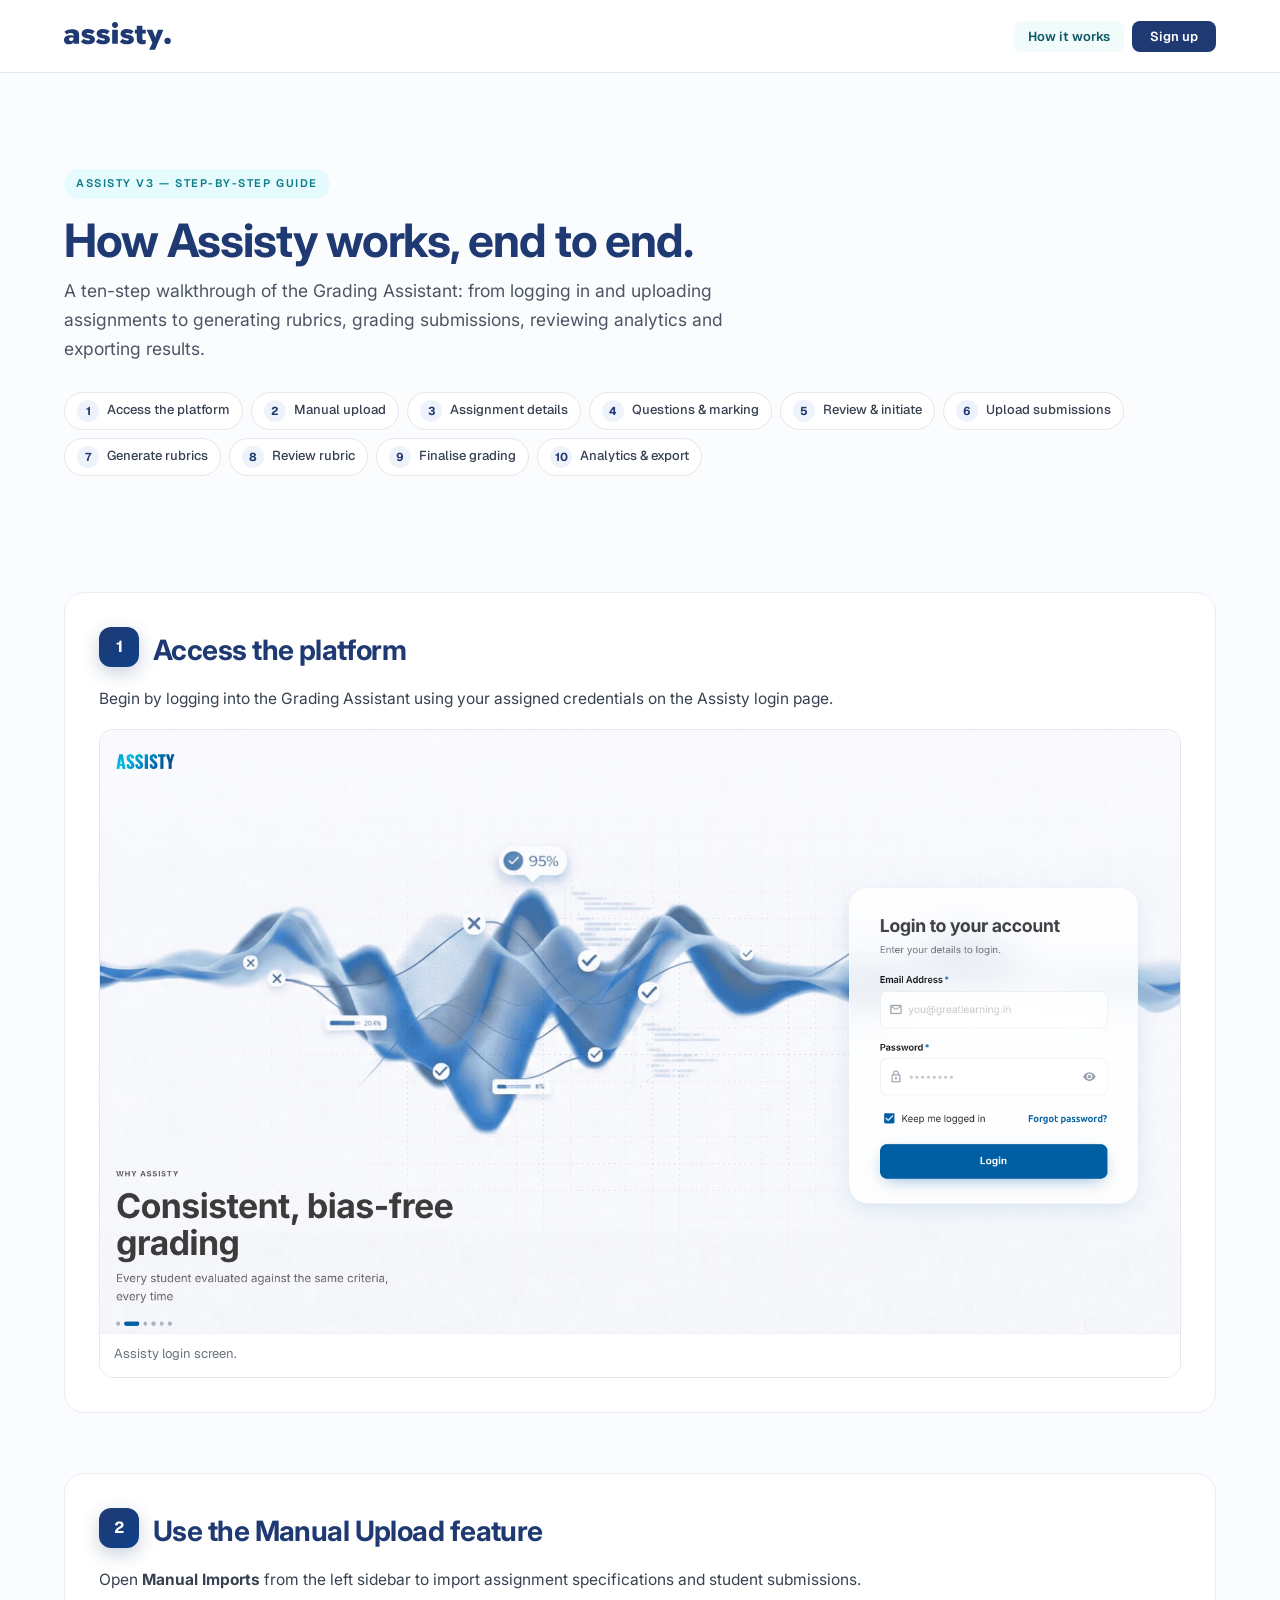
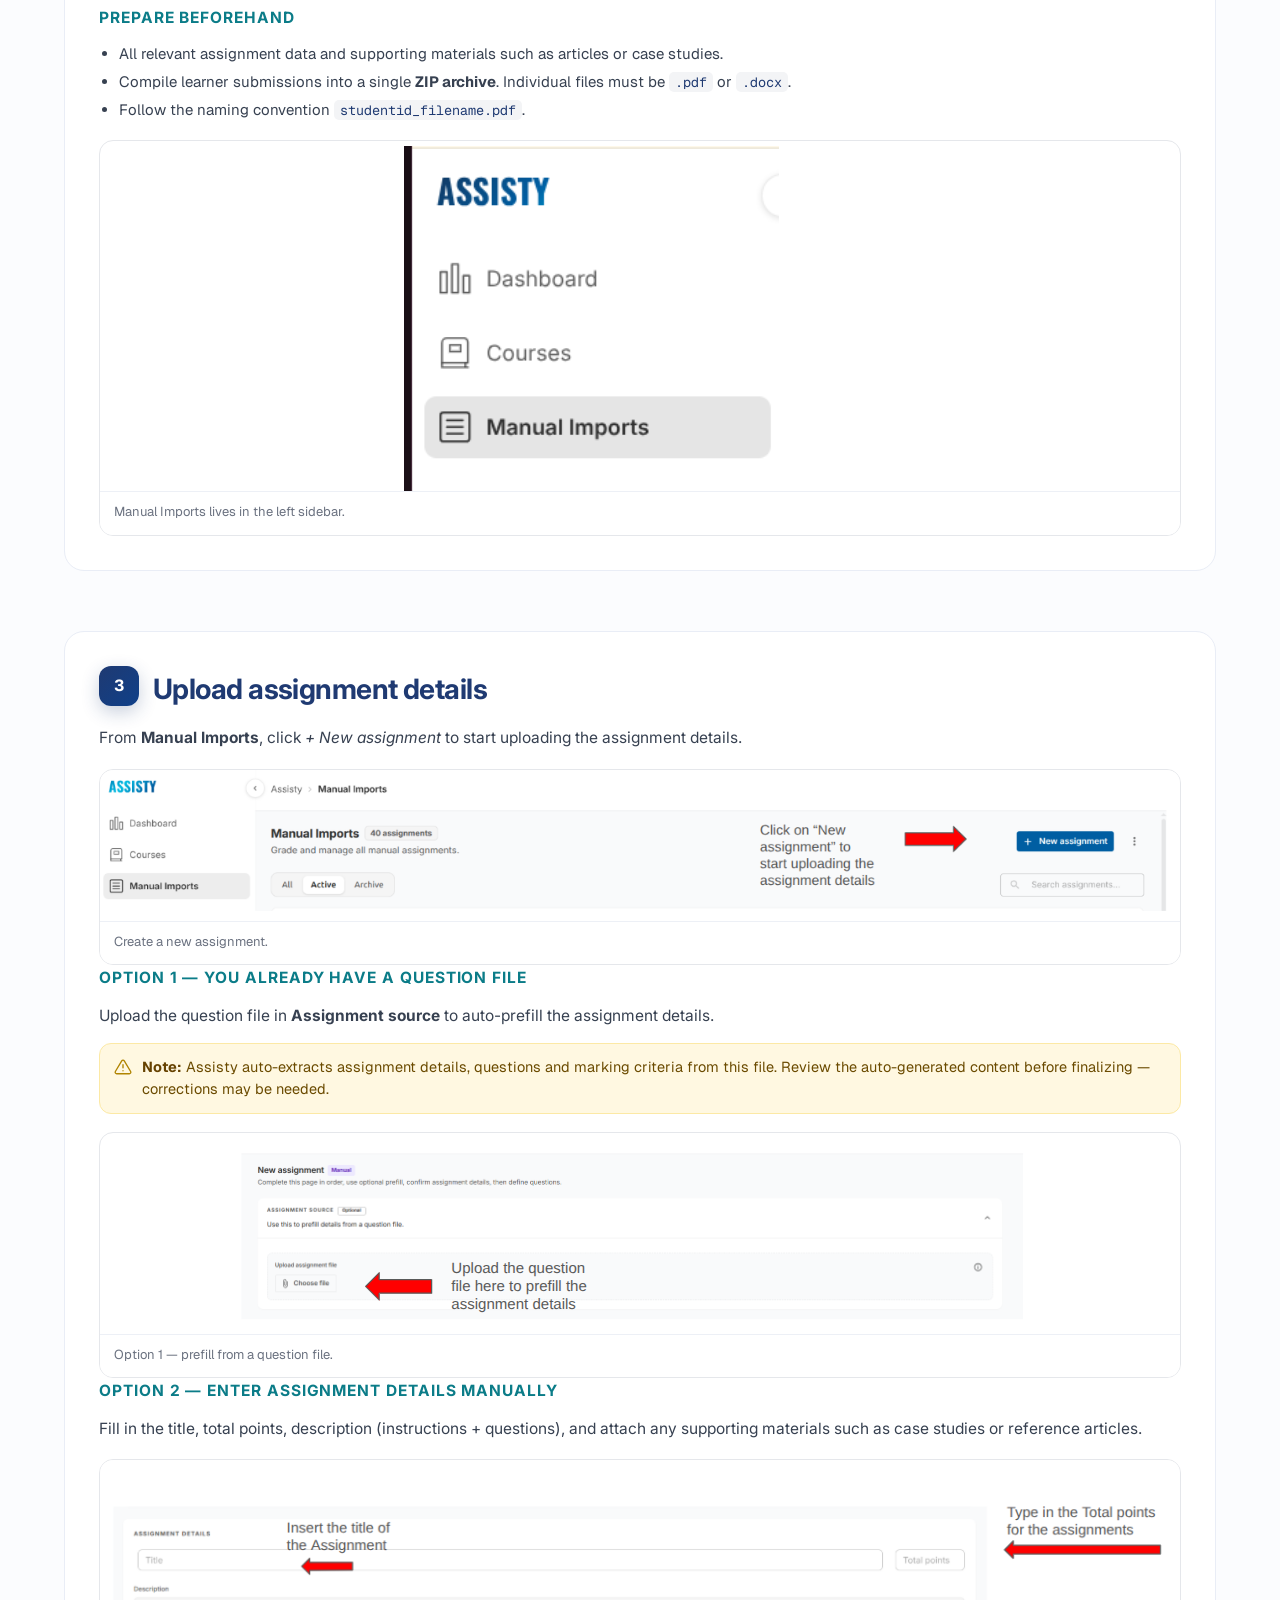
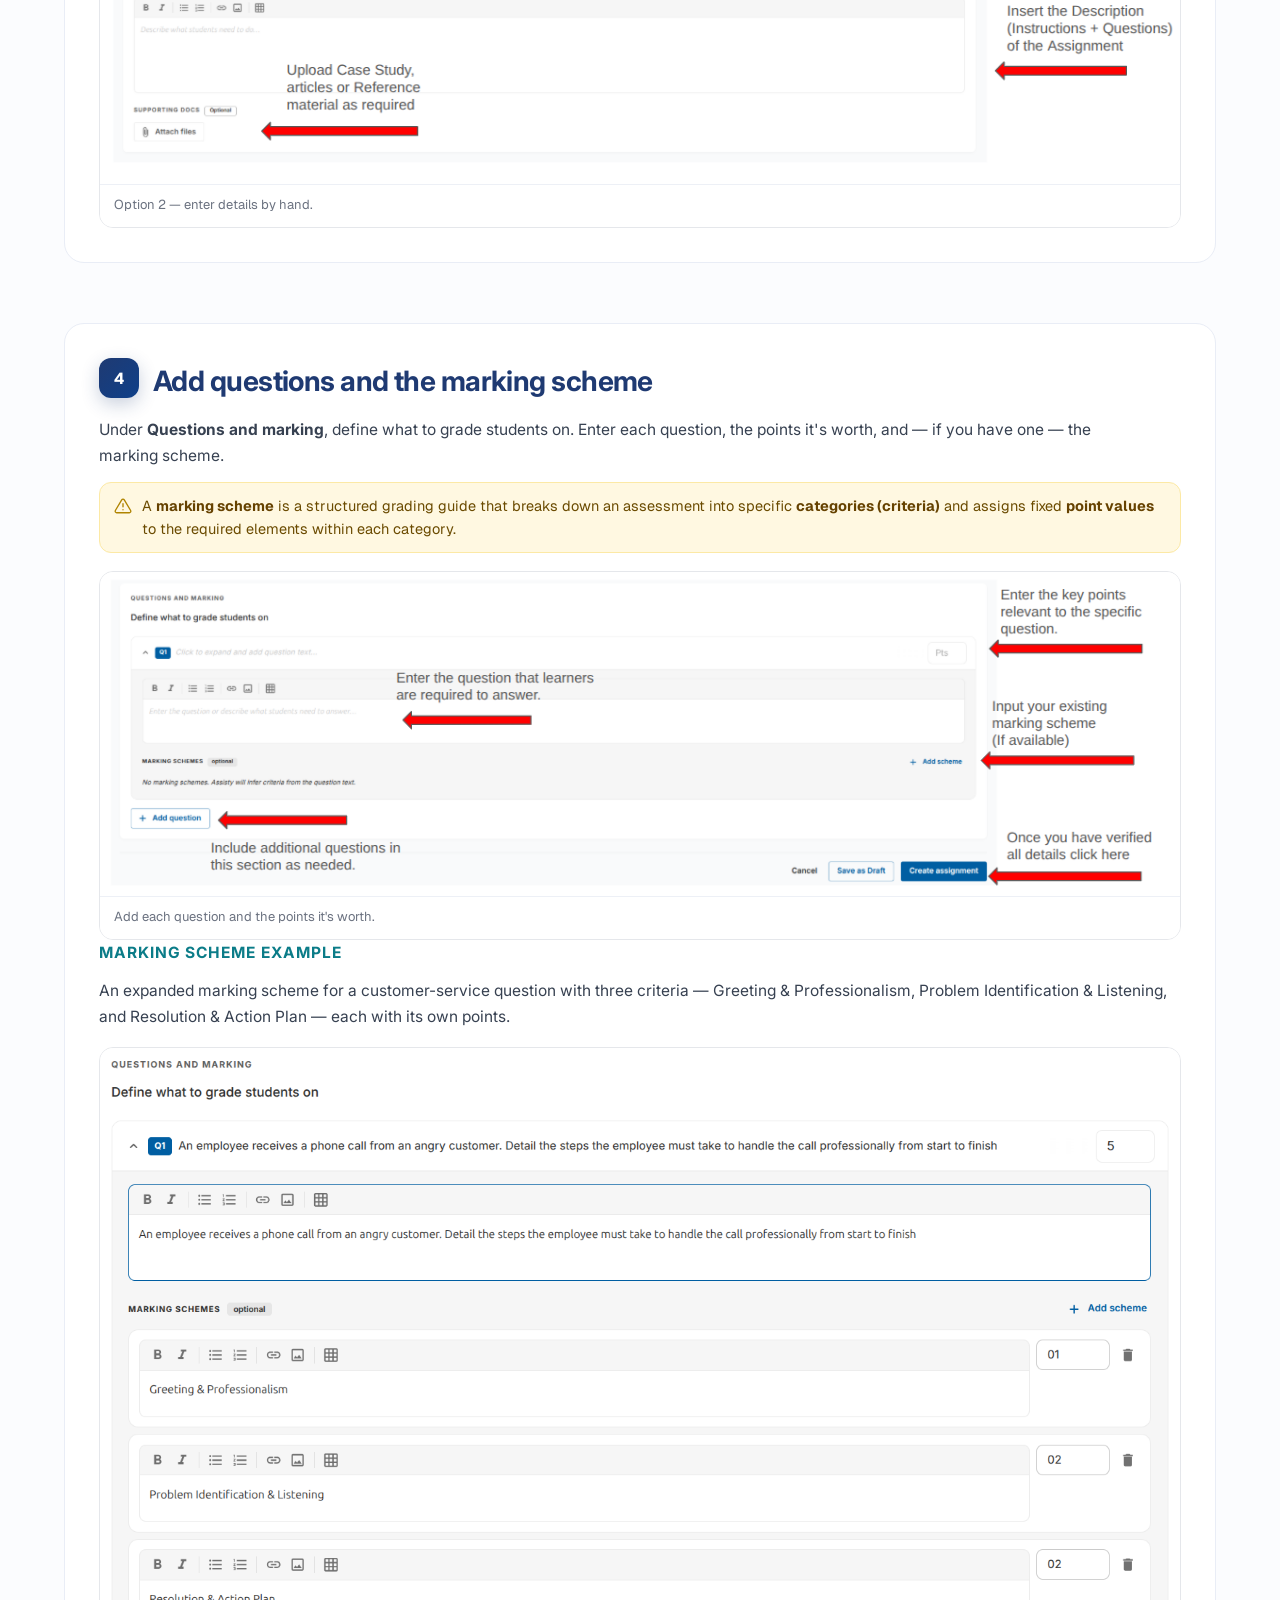
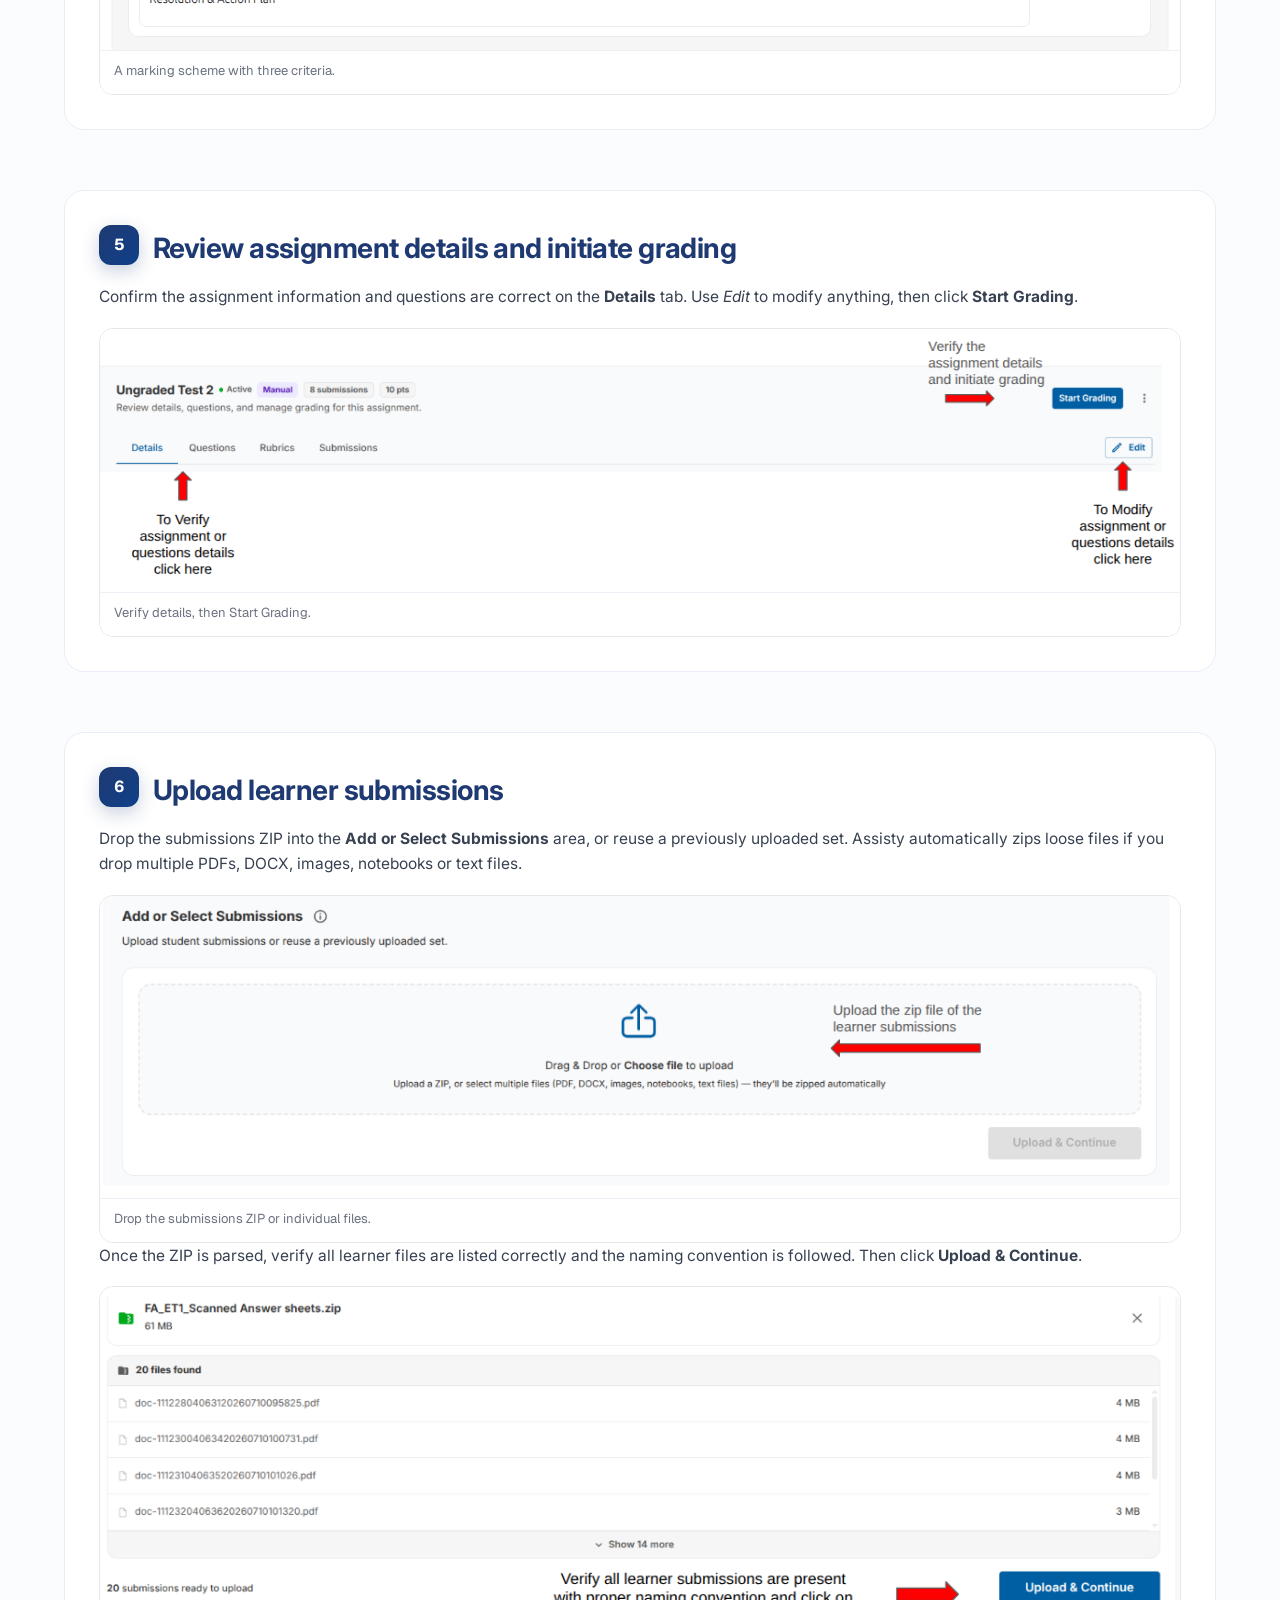
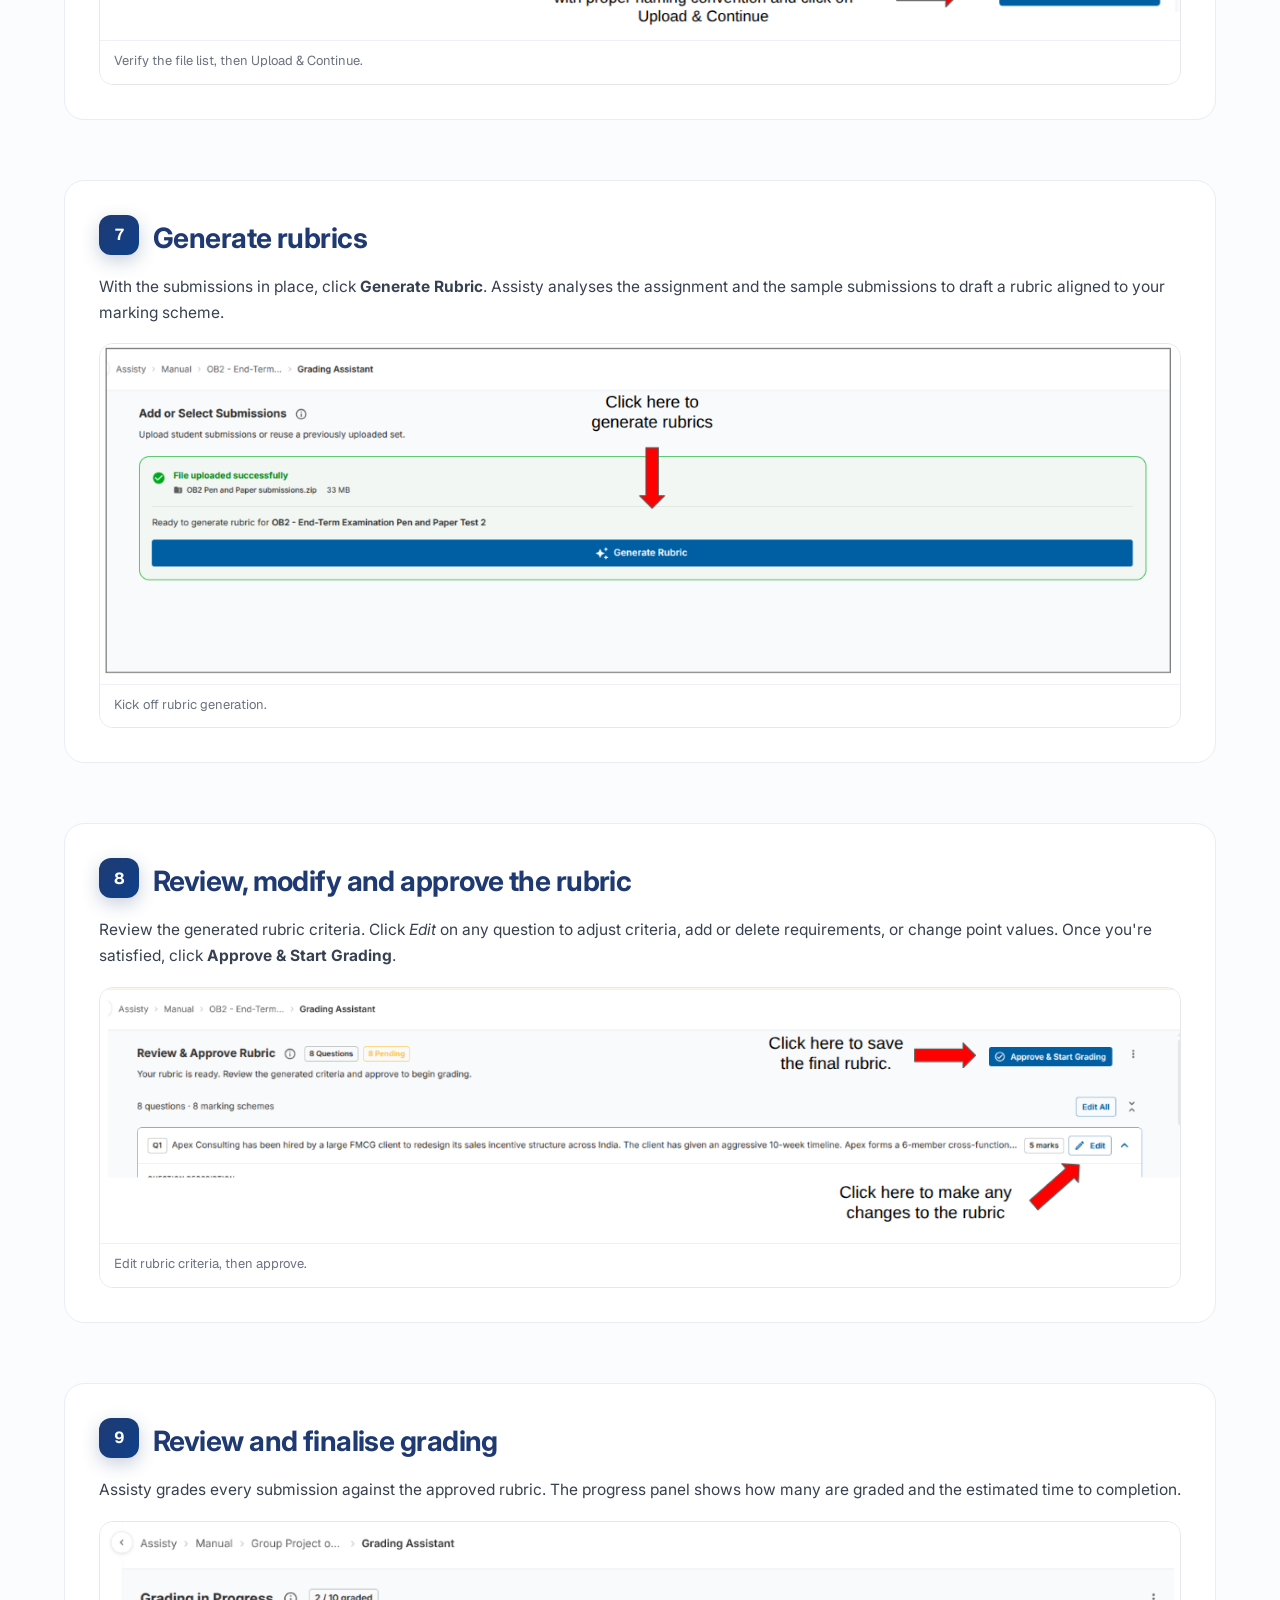
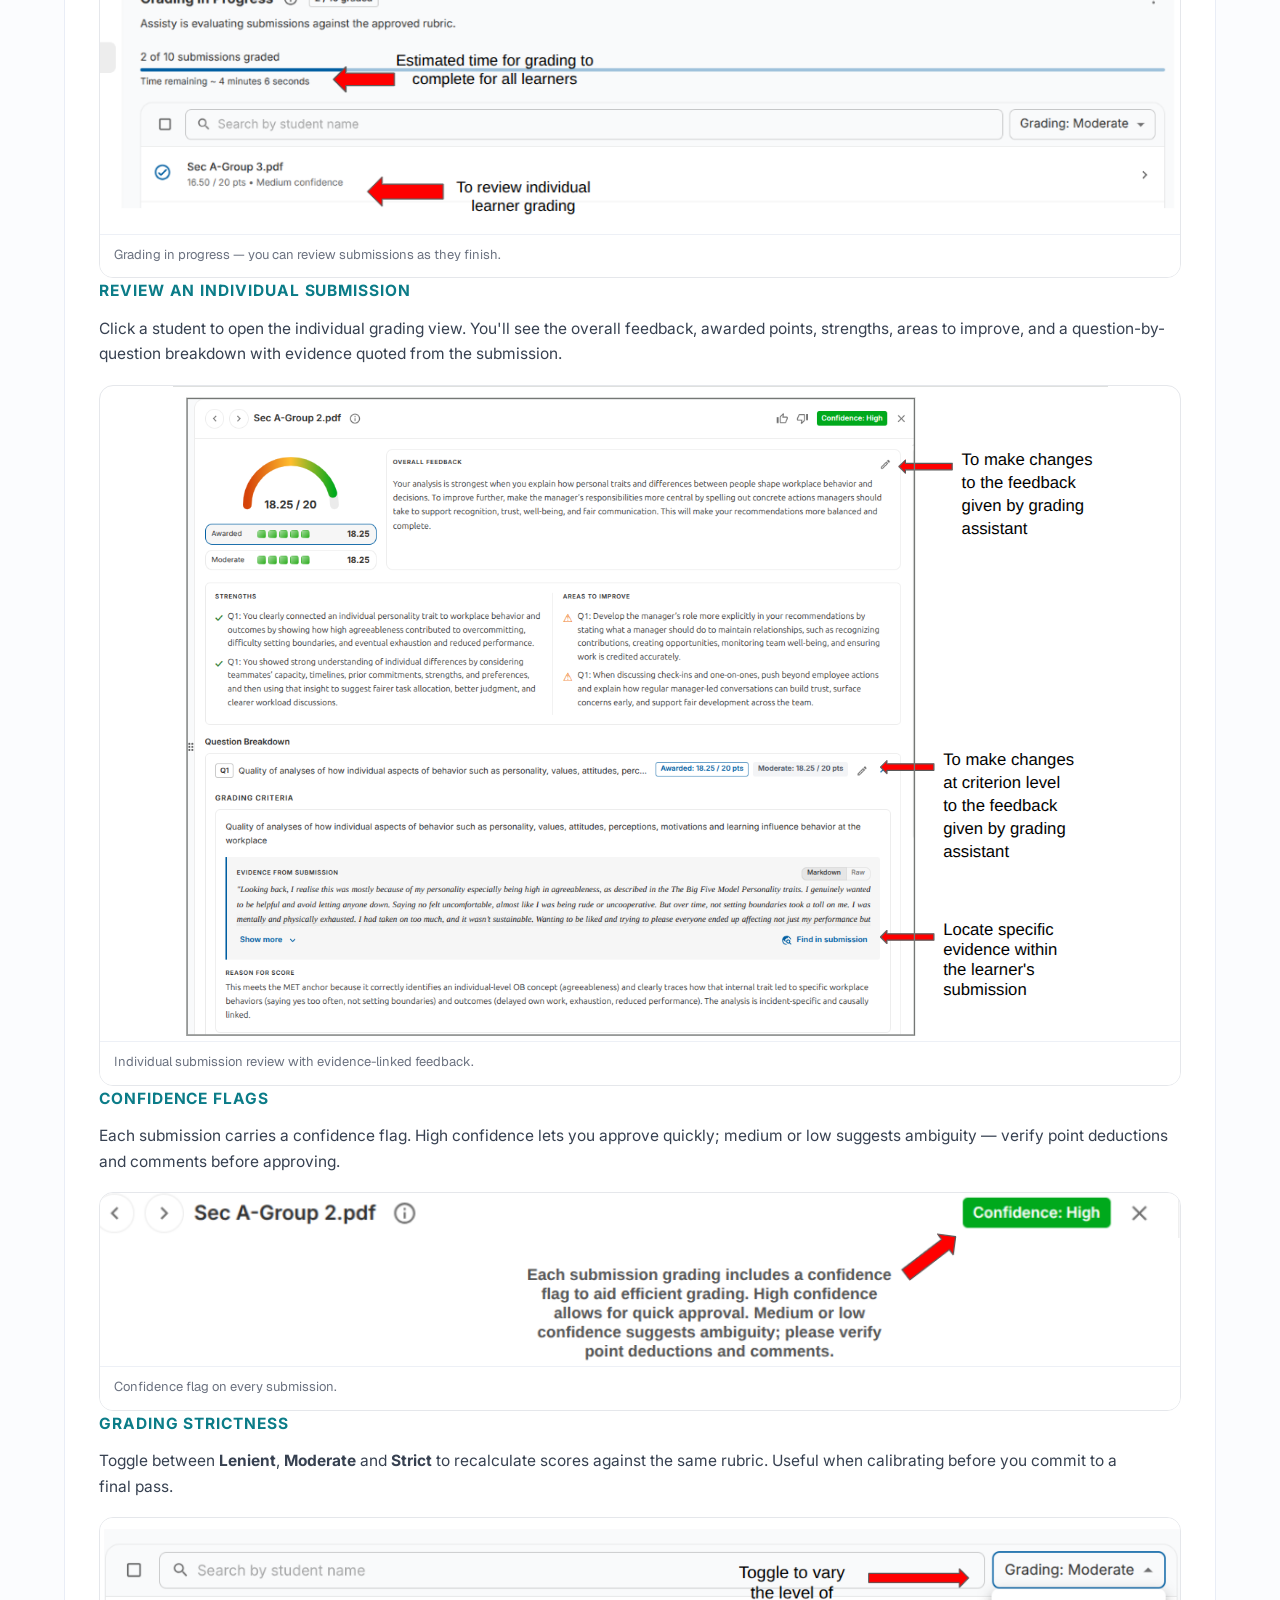
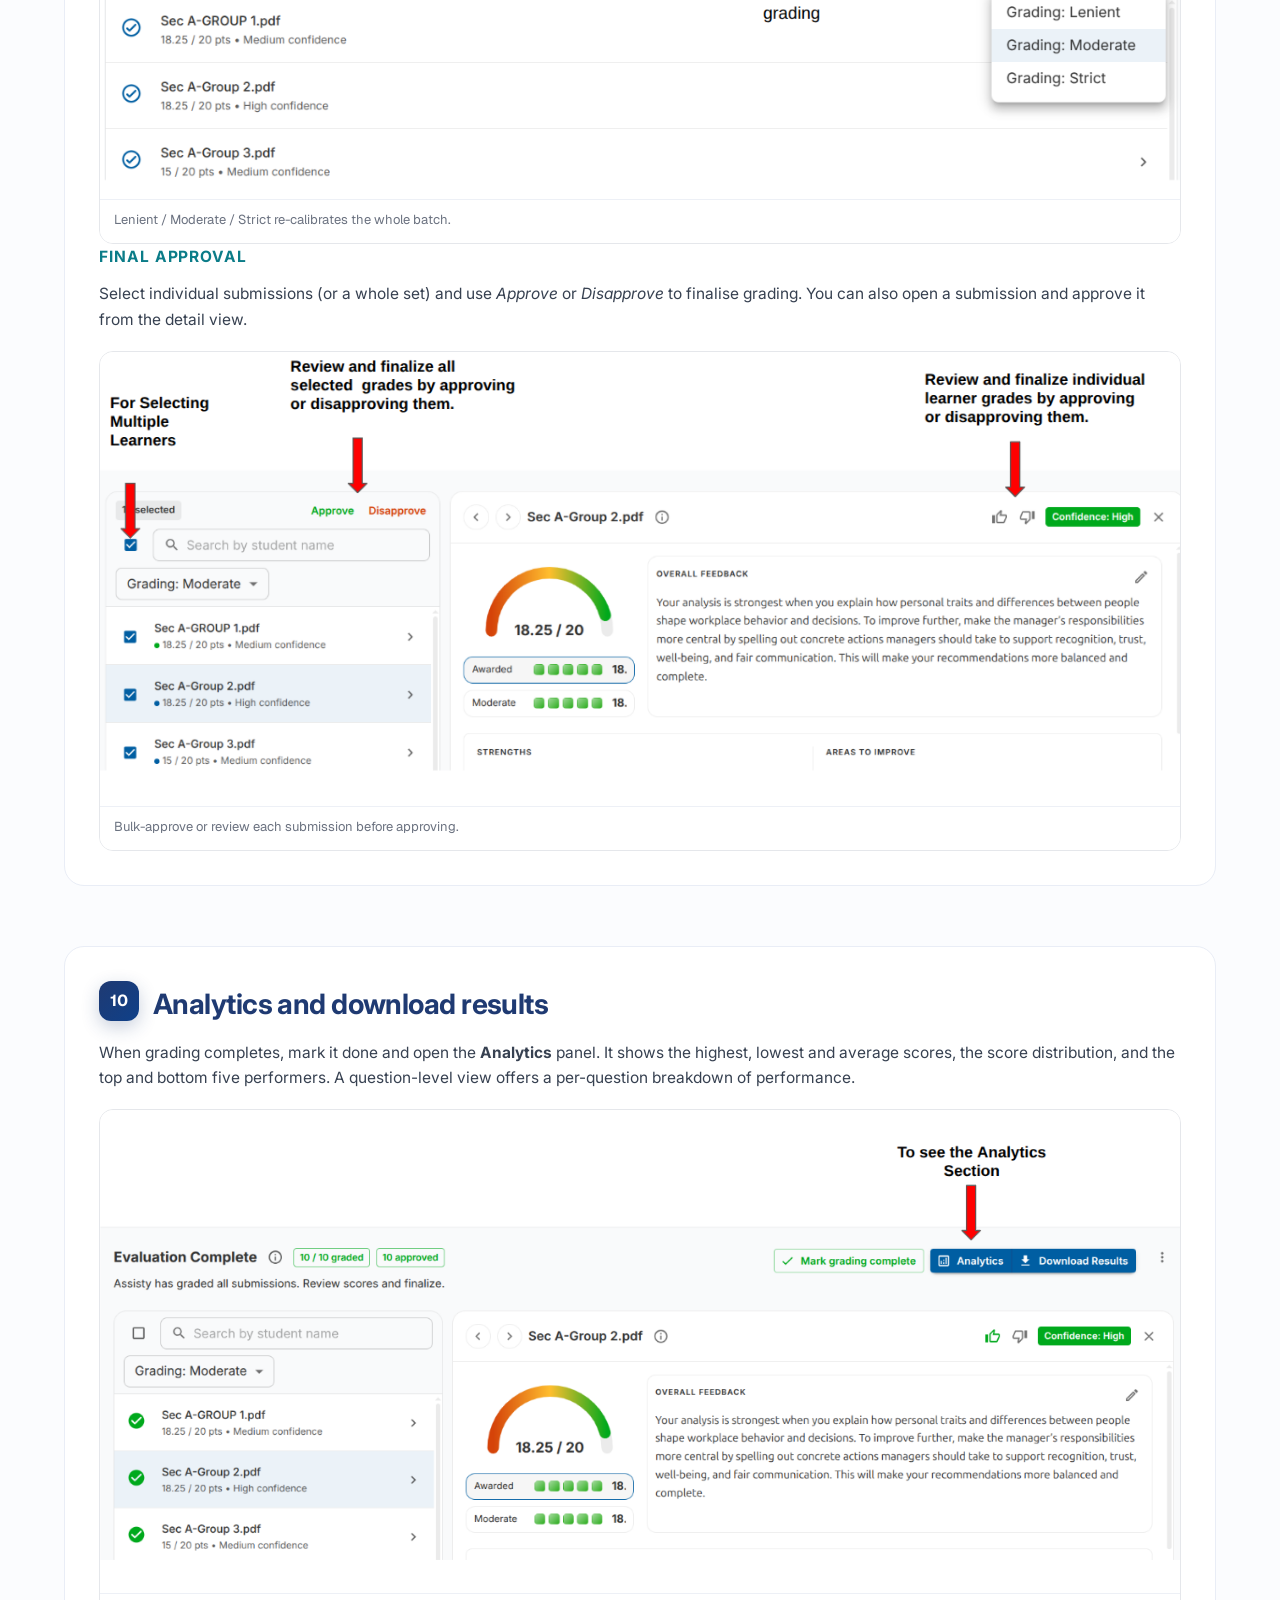
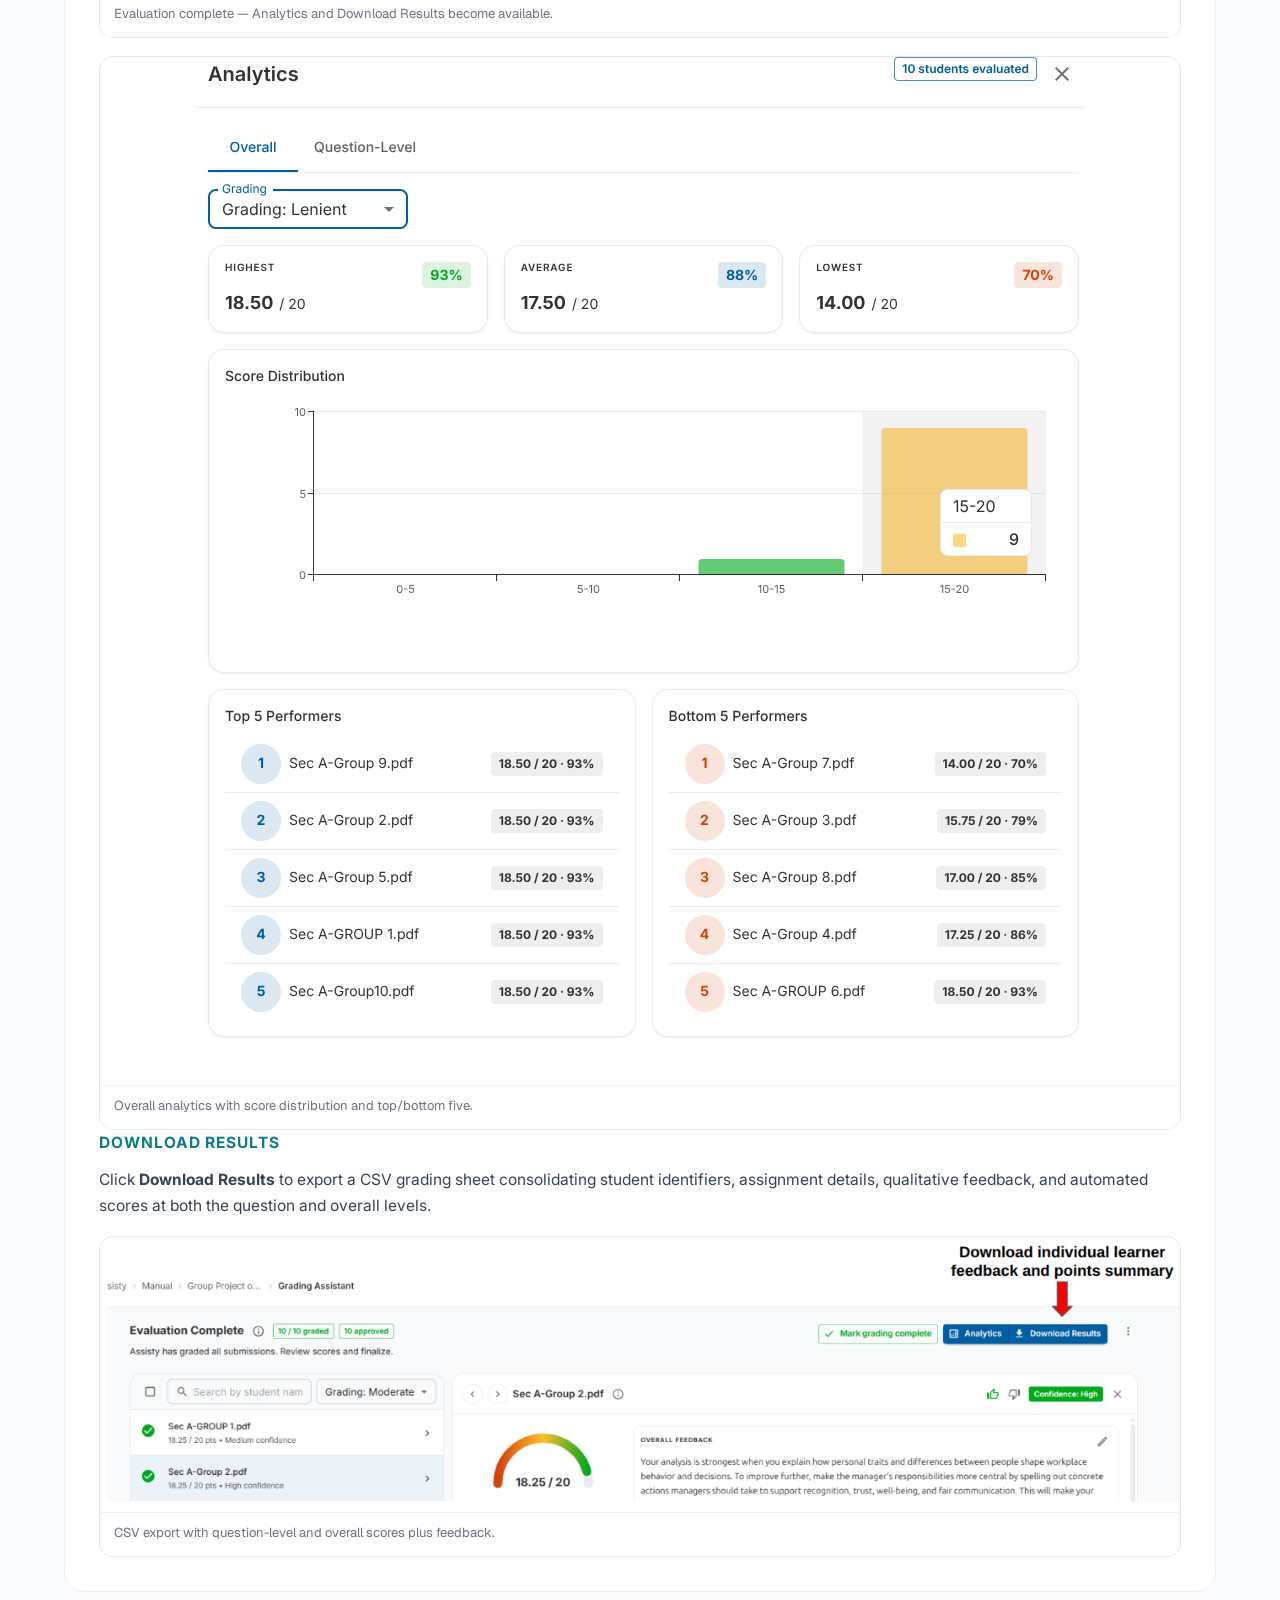
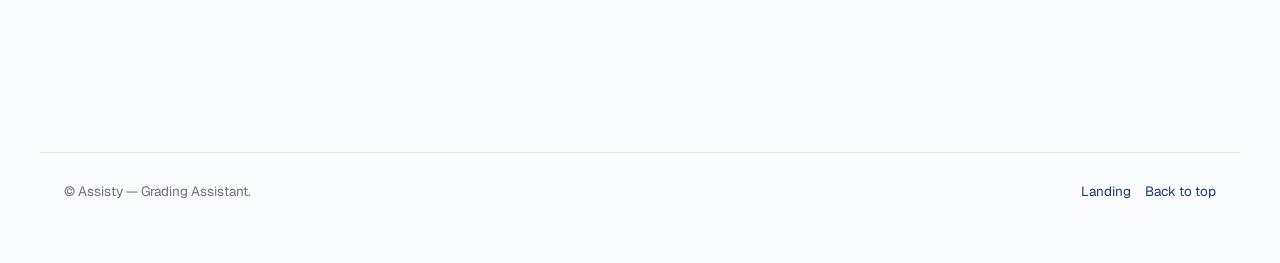
==== how-it-works.html @ 6d774fac "Initial import: Assisty landing prototype + how-it-works guide" ====
<!DOCTYPE html>
<html lang="en">
<head>
<meta charset="utf-8">
<meta name="viewport" content="width=device-width, initial-scale=1">
<title>How Assisty works — Step-by-step guide</title>
<meta name="description" content="A ten-step walkthrough of the Assisty (V3) grading assistant: from login to rubric generation, grading, analytics and CSV export.">
<link rel="preconnect" href="https://fonts.googleapis.com">
<link rel="preconnect" href="https://fonts.gstatic.com" crossorigin>
<link href="https://fonts.googleapis.com/css2?family=Geist:wght@400;500;600;700;800&family=Geist+Mono:wght@400;500&display=swap" rel="stylesheet">
<link rel="stylesheet" href="_ds/great-learning-mui-design-system-708b2d18-8d08-4c2c-b976-3bf54ca85307/colors_and_type.css">
<style>
  * { box-sizing: border-box; }
  html, body { margin: 0; padding: 0; }
  body {
    font-family: 'Geist', -apple-system, BlinkMacSystemFont, 'Segoe UI', Roboto, Arial, sans-serif;
    font-size: 16px; line-height: 1.6; color: #111827;
    background: #FBFCFE;
    -webkit-font-smoothing: antialiased;
  }
  a { color: #1F3A72; text-decoration: none; }
  a:hover { color: #142551; }
  img { display: block; max-width: 100%; height: auto; }

  /* Layout ------------------------------------------------------------- */
  .site-header {
    position: sticky; top: 0; z-index: 50;
    background: rgba(255,255,255,0.92);
    backdrop-filter: saturate(180%) blur(12px);
    -webkit-backdrop-filter: saturate(180%) blur(12px);
    border-bottom: 1px solid #E5E7EB;
  }
  .site-header .row {
    max-width: 1200px; margin: 0 auto;
    padding: 8px clamp(16px, 3vw, 24px);
    display: flex; align-items: center; justify-content: space-between;
    min-height: 72px; gap: 16px;
  }
  .site-header a.brand { display: inline-flex; align-items: center; }
  .site-header .nav { display: flex; align-items: center; gap: 8px; }
  .site-header .nav a.link {
    display: inline-flex; align-items: center; justify-content: center;
    font-weight: 500; font-size: 13px; padding: 9px 14px;
    border-radius: 8px; color: #1F3A72; line-height: 1;
    transition: background 150ms ease, color 150ms ease;
  }
  .site-header .nav a.link:hover { background: #F3F4F6; }
  .site-header .nav a.link.active {
    background: #F2FBFC; color: #0B5A64; font-weight: 600;
  }
  .site-header .nav .signup {
    display: inline-flex; align-items: center; justify-content: center;
    font-weight: 600; font-size: 13px; padding: 9px 18px;
    border-radius: 8px; background: #1F3A72; color: #FFFFFF;
    line-height: 1; border: none; cursor: pointer; font-family: inherit;
    transition: background 150ms ease;
  }
  .site-header .nav .signup:hover { background: #142551; }

  main { max-width: 1200px; margin: 0 auto; padding: clamp(28px, 5vw, 56px) clamp(16px, 3vw, 24px) clamp(60px, 8vw, 100px); }

  /* Hero --------------------------------------------------------------- */
  .hero { padding: clamp(24px, 4vw, 40px) 0 clamp(28px, 4vw, 48px); }
  .hero .eyebrow {
    display: inline-flex; align-items: center; gap: 6px;
    font-size: 11px; font-weight: 600; letter-spacing: 0.14em;
    text-transform: uppercase; color: #0B7C88;
    background: #E6FBFD; padding: 6px 12px; border-radius: 999px;
  }
  .hero h1 {
    margin: 16px 0 12px; font-weight: 700;
    font-size: clamp(30px, 4.6vw, 46px); line-height: 1.1;
    letter-spacing: -0.024em; color: #1F3A72; text-wrap: balance;
  }
  .hero p.lede {
    max-width: 720px; margin: 0;
    font-size: clamp(15.5px, 1.6vw, 17.5px); line-height: 1.65; color: #4B5563;
    text-wrap: pretty;
  }

  /* Step-number rail (jump nav) ---------------------------------------- */
  .jump-nav {
    display: flex; flex-wrap: wrap; gap: 8px;
    margin: 28px 0 8px;
  }
  .jump-nav a {
    display: inline-flex; align-items: center; gap: 8px;
    font-size: 13px; font-weight: 500; color: #374151;
    padding: 7px 12px; border: 1px solid #E5E7EB; border-radius: 999px;
    background: #FFFFFF; transition: background 150ms ease, border-color 150ms ease, color 150ms ease;
  }
  .jump-nav a:hover { border-color: #0B7C88; color: #0B7C88; background: #F2FBFC; }
  .jump-nav a .num {
    display: inline-flex; align-items: center; justify-content: center;
    width: 22px; height: 22px; border-radius: 50%;
    background: #EEF2FB; color: #1F3A72; font-size: 11.5px; font-weight: 700;
  }

  /* Step blocks -------------------------------------------------------- */
  .step {
    scroll-margin-top: 88px;
    margin: clamp(36px, 5vw, 60px) 0;
    background: #FFFFFF; border: 1px solid #E9EDF6; border-radius: 20px;
    padding: clamp(22px, 3vw, 34px);
  }
  .step-head { display: flex; align-items: flex-start; gap: 14px; }
  .step-head .step-num {
    flex: 0 0 auto; width: 40px; height: 40px; border-radius: 12px;
    background: linear-gradient(135deg, #1F3A72 0%, #0F4089 100%);
    color: #FFFFFF; font-size: 16px; font-weight: 700;
    display: inline-flex; align-items: center; justify-content: center;
    box-shadow: 0 6px 18px rgba(31,58,114,0.24);
  }
  .step-head h2 {
    margin: 6px 0 0;
    font-size: clamp(22px, 2.4vw, 28px); line-height: 1.25;
    font-weight: 700; letter-spacing: -0.02em; color: #1F3A72;
  }
  .step-body { margin-top: 18px; color: #374151; }
  .step-body p { margin: 0 0 12px; font-size: 15.5px; line-height: 1.65; text-wrap: pretty; }
  .step-body p:last-child { margin-bottom: 0; }

  .note {
    display: flex; gap: 10px; align-items: flex-start;
    margin: 14px 0 4px; padding: 12px 14px;
    background: #FFF8E1; border: 1px solid #FCE9A5; border-radius: 12px;
    font-size: 14.5px; line-height: 1.55; color: #6B4B00;
  }
  .note strong { color: #664200; font-weight: 700; }
  .note svg { flex: 0 0 auto; width: 18px; height: 18px; color: #B08400; margin-top: 2px; }

  .sub {
    margin-top: 22px; font-size: 13.5px; font-weight: 700;
    letter-spacing: 0.06em; text-transform: uppercase; color: #0B7C88;
  }
  .step-body ul { margin: 6px 0 12px; padding-left: 20px; }
  .step-body ul li { margin: 4px 0; font-size: 15px; line-height: 1.6; color: #374151; }
  .step-body ul li code {
    font-family: 'Geist Mono', ui-monospace, SFMono-Regular, Menlo, monospace;
    font-size: 13.5px; padding: 1px 6px; border-radius: 5px;
    background: #F3F4F6; color: #1F3A72;
  }

  /* Screenshots grid --------------------------------------------------- */
  .shots {
    display: grid; gap: 14px; margin-top: 18px;
    grid-template-columns: repeat(auto-fit, minmax(min(100%, 320px), 1fr));
  }
  .shot {
    position: relative;
    background: #FFFFFF; border: 1px solid #E5E7EB; border-radius: 14px;
    overflow: hidden;
    display: flex; flex-direction: column;
  }
  .shot img {
    display: block;
    max-width: 100%; width: auto; height: auto;
    margin: 0 auto;
    background: #FFFFFF;
    transition: transform 300ms ease;
  }
  .shot:hover img { transform: scale(1.01); }
  .shot .caption {
    padding: 10px 14px 12px;
    font-size: 13px; color: #6B7280; border-top: 1px solid #EDF0F6;
    background: #FFFFFF;
  }

  .shots--single { grid-template-columns: 1fr; }

  /* Wide screenshot (single, centered inside card, never upscaled) */
  .shot-wide {
    margin-top: 18px;
    background: #FFFFFF; border: 1px solid #E5E7EB; border-radius: 14px;
    overflow: hidden;
    display: flex; flex-direction: column; align-items: stretch;
  }
  .shot-wide img {
    display: block;
    max-width: 100%; width: auto; height: auto;
    margin: 0 auto;
    background: #FFFFFF;
  }
  .shot-wide .caption {
    padding: 10px 14px 12px;
    font-size: 13px; color: #6B7280; border-top: 1px solid #EDF0F6;
    background: #FFFFFF;
  }

  /* Footer ------------------------------------------------------------- */
  footer {
    max-width: 1200px; margin: 0 auto;
    padding: 28px clamp(16px, 3vw, 24px) 60px;
    border-top: 1px solid #E5E7EB;
    display: flex; flex-wrap: wrap; align-items: center; justify-content: space-between;
    gap: 12px; font-size: 13.5px; color: #6B7280;
  }
  footer .links { display: flex; gap: 14px; }

  /* Lightbox ----------------------------------------------------------- */
  .lightbox {
    position: fixed; inset: 0; z-index: 200;
    background: rgba(10,20,40,0.82); backdrop-filter: blur(6px);
    display: none; align-items: center; justify-content: center;
    padding: 24px; cursor: zoom-out;
  }
  .lightbox.open { display: flex; }
  .lightbox img { max-width: 96vw; max-height: 92vh; border-radius: 10px; box-shadow: 0 30px 80px rgba(0,0,0,0.5); background: #FFFFFF; }
  .lightbox .lb-close {
    position: absolute; top: 16px; right: 20px;
    width: 40px; height: 40px; border-radius: 50%;
    border: 1px solid rgba(255,255,255,0.24);
    background: rgba(15,27,54,0.6); color: #FFFFFF;
    cursor: pointer; display: inline-flex; align-items: center; justify-content: center;
  }
  .lightbox .lb-close:hover { background: rgba(255,255,255,0.14); }

  .shot img, .shot-wide img { cursor: zoom-in; }

  @media (max-width: 640px) {
    .step { padding: 18px 16px; }
    .step-head { gap: 10px; }
    .step-head .step-num { width: 34px; height: 34px; border-radius: 10px; font-size: 14px; }
    .jump-nav a { font-size: 12px; padding: 6px 10px; }
    .jump-nav a .num { width: 18px; height: 18px; font-size: 10.5px; }
  }
</style>
</head>
<body>

<header class="site-header">
  <div class="row">
    <a class="brand" href="index.html" aria-label="Assisty home">
      <img src="assets/assisty-logo-navy.svg" alt="Assisty" style="height:28px; width:auto;">
    </a>
    <nav class="nav" aria-label="Primary">
      <a class="link active" href="how-it-works.html" aria-current="page">How it works</a>
      <a class="signup" href="index.html#top">Sign up</a>
    </nav>
  </div>
</header>

<main>

  <section class="hero">
    <span class="eyebrow">Assisty V3 — Step-by-step guide</span>
    <h1>How Assisty works, end to end.</h1>
    <p class="lede">A ten-step walkthrough of the Grading Assistant: from logging in and uploading assignments to generating rubrics, grading submissions, reviewing analytics and exporting results.</p>

    <nav class="jump-nav" aria-label="Jump to a step">
      <a href="#step-1"><span class="num">1</span>Access the platform</a>
      <a href="#step-2"><span class="num">2</span>Manual upload</a>
      <a href="#step-3"><span class="num">3</span>Assignment details</a>
      <a href="#step-4"><span class="num">4</span>Questions &amp; marking</a>
      <a href="#step-5"><span class="num">5</span>Review &amp; initiate</a>
      <a href="#step-6"><span class="num">6</span>Upload submissions</a>
      <a href="#step-7"><span class="num">7</span>Generate rubrics</a>
      <a href="#step-8"><span class="num">8</span>Review rubric</a>
      <a href="#step-9"><span class="num">9</span>Finalise grading</a>
      <a href="#step-10"><span class="num">10</span>Analytics &amp; export</a>
    </nav>
  </section>

  <!-- STEP 1 -->
  <section id="step-1" class="step">
    <header class="step-head">
      <div class="step-num">1</div>
      <h2>Access the platform</h2>
    </header>
    <div class="step-body">
      <p>Begin by logging into the Grading Assistant using your assigned credentials on the Assisty login page.</p>
      <div class="shot-wide">
        <img src="assets/how-it-works/1.png" alt="Assisty login page with the &quot;Consistent, bias-free grading&quot; hero and a Login form (email, password, keep-me-logged-in).">
        <div class="caption">Assisty login screen.</div>
      </div>
    </div>
  </section>

  <!-- STEP 2 -->
  <section id="step-2" class="step">
    <header class="step-head">
      <div class="step-num">2</div>
      <h2>Use the Manual Upload feature</h2>
    </header>
    <div class="step-body">
      <p>Open <strong>Manual Imports</strong> from the left sidebar to import assignment specifications and student submissions.</p>
      <p class="sub">Prepare beforehand</p>
      <ul>
        <li>All relevant assignment data and supporting materials such as articles or case studies.</li>
        <li>Compile learner submissions into a single <strong>ZIP archive</strong>. Individual files must be <code>.pdf</code> or <code>.docx</code>.</li>
        <li>Follow the naming convention <code>studentid_filename.pdf</code>.</li>
      </ul>
      <div class="shots shots--single">
        <div class="shot">
          <img src="assets/how-it-works/2.png" alt="Assisty left sidebar showing Dashboard, Courses and Manual Imports, with Manual Imports selected.">
          <div class="caption">Manual Imports lives in the left sidebar.</div>
        </div>
      </div>
    </div>
  </section>

  <!-- STEP 3 -->
  <section id="step-3" class="step">
    <header class="step-head">
      <div class="step-num">3</div>
      <h2>Upload assignment details</h2>
    </header>
    <div class="step-body">
      <p>From <strong>Manual Imports</strong>, click <em>+ New assignment</em> to start uploading the assignment details.</p>
      <div class="shot-wide">
        <img src="assets/how-it-works/3.png" alt="Manual Imports page with the &quot;+ New assignment&quot; button highlighted in the top-right corner.">
        <div class="caption">Create a new assignment.</div>
      </div>

      <p class="sub">Option 1 — You already have a question file</p>
      <p>Upload the question file in <strong>Assignment source</strong> to auto-prefill the assignment details.</p>
      <div class="note">
        <svg viewBox="0 0 24 24" fill="none"><path d="M12 9v4m0 4h.01M10.29 3.86 1.82 18a2 2 0 0 0 1.71 3h16.94a2 2 0 0 0 1.71-3L13.71 3.86a2 2 0 0 0-3.42 0Z" stroke="currentColor" stroke-width="1.8" stroke-linecap="round" stroke-linejoin="round"/></svg>
        <span><strong>Note:</strong> Assisty auto-extracts assignment details, questions and marking criteria from this file. Review the auto-generated content before finalizing — corrections may be needed.</span>
      </div>
      <div class="shot-wide">
        <img src="assets/how-it-works/4.png" alt="&quot;Assignment source&quot; panel with a Choose file button to prefill details from a question file.">
        <div class="caption">Option 1 — prefill from a question file.</div>
      </div>

      <p class="sub">Option 2 — Enter assignment details manually</p>
      <p>Fill in the title, total points, description (instructions + questions), and attach any supporting materials such as case studies or reference articles.</p>
      <div class="shot-wide">
        <img src="assets/how-it-works/5.png" alt="Assignment details form: title, total points, description editor, and Attach files for supporting docs.">
        <div class="caption">Option 2 — enter details by hand.</div>
      </div>
    </div>
  </section>

  <!-- STEP 4 -->
  <section id="step-4" class="step">
    <header class="step-head">
      <div class="step-num">4</div>
      <h2>Add questions and the marking scheme</h2>
    </header>
    <div class="step-body">
      <p>Under <strong>Questions and marking</strong>, define what to grade students on. Enter each question, the points it's worth, and — if you have one — the marking scheme.</p>
      <div class="note">
        <svg viewBox="0 0 24 24" fill="none"><path d="M12 9v4m0 4h.01M10.29 3.86 1.82 18a2 2 0 0 0 1.71 3h16.94a2 2 0 0 0 1.71-3L13.71 3.86a2 2 0 0 0-3.42 0Z" stroke="currentColor" stroke-width="1.8" stroke-linecap="round" stroke-linejoin="round"/></svg>
        <span>A <strong>marking scheme</strong> is a structured grading guide that breaks down an assessment into specific <strong>categories (criteria)</strong> and assigns fixed <strong>point values</strong> to the required elements within each category.</span>
      </div>
      <div class="shot-wide">
        <img src="assets/how-it-works/6.png" alt="Questions and marking panel: question text, points, and an optional marking scheme section with an Add scheme button.">
        <div class="caption">Add each question and the points it's worth.</div>
      </div>

      <p class="sub">Marking scheme example</p>
      <p>An expanded marking scheme for a customer-service question with three criteria — Greeting &amp; Professionalism, Problem Identification &amp; Listening, and Resolution &amp; Action Plan — each with its own points.</p>
      <div class="shot-wide">
        <img src="assets/how-it-works/7.png" alt="Marking scheme with three criteria and their point allocations expanded on the question card.">
        <div class="caption">A marking scheme with three criteria.</div>
      </div>
    </div>
  </section>

  <!-- STEP 5 -->
  <section id="step-5" class="step">
    <header class="step-head">
      <div class="step-num">5</div>
      <h2>Review assignment details and initiate grading</h2>
    </header>
    <div class="step-body">
      <p>Confirm the assignment information and questions are correct on the <strong>Details</strong> tab. Use <em>Edit</em> to modify anything, then click <strong>Start Grading</strong>.</p>
      <div class="shot-wide">
        <img src="assets/how-it-works/8.png" alt="Assignment overview tabs (Details, Questions, Rubrics, Submissions) with Start Grading in the top-right and Edit next to it.">
        <div class="caption">Verify details, then Start Grading.</div>
      </div>
    </div>
  </section>

  <!-- STEP 6 -->
  <section id="step-6" class="step">
    <header class="step-head">
      <div class="step-num">6</div>
      <h2>Upload learner submissions</h2>
    </header>
    <div class="step-body">
      <p>Drop the submissions ZIP into the <strong>Add or Select Submissions</strong> area, or reuse a previously uploaded set. Assisty automatically zips loose files if you drop multiple PDFs, DOCX, images, notebooks or text files.</p>
      <div class="shot-wide">
        <img src="assets/how-it-works/9.png" alt="Add or Select Submissions drop zone with Drag and Drop or Choose file to upload.">
        <div class="caption">Drop the submissions ZIP or individual files.</div>
      </div>
      <p>Once the ZIP is parsed, verify all learner files are listed correctly and the naming convention is followed. Then click <strong>Upload &amp; Continue</strong>.</p>
      <div class="shot-wide">
        <img src="assets/how-it-works/10.png" alt="Uploaded ZIP contents: FA_ET1_Scanned Answer sheets.zip expanded showing 20 files (PDFs) with an Upload & Continue button.">
        <div class="caption">Verify the file list, then Upload &amp; Continue.</div>
      </div>
    </div>
  </section>

  <!-- STEP 7 -->
  <section id="step-7" class="step">
    <header class="step-head">
      <div class="step-num">7</div>
      <h2>Generate rubrics</h2>
    </header>
    <div class="step-body">
      <p>With the submissions in place, click <strong>Generate Rubric</strong>. Assisty analyses the assignment and the sample submissions to draft a rubric aligned to your marking scheme.</p>
      <div class="shot-wide">
        <img src="assets/how-it-works/11.png" alt="File uploaded successfully card with a full-width Generate Rubric button underneath.">
        <div class="caption">Kick off rubric generation.</div>
      </div>
    </div>
  </section>

  <!-- STEP 8 -->
  <section id="step-8" class="step">
    <header class="step-head">
      <div class="step-num">8</div>
      <h2>Review, modify and approve the rubric</h2>
    </header>
    <div class="step-body">
      <p>Review the generated rubric criteria. Click <em>Edit</em> on any question to adjust criteria, add or delete requirements, or change point values. Once you're satisfied, click <strong>Approve &amp; Start Grading</strong>.</p>
      <div class="shot-wide">
        <img src="assets/how-it-works/12.png" alt="Review & Approve Rubric page with a question card, marks, Edit button, and Approve & Start Grading in the top-right.">
        <div class="caption">Edit rubric criteria, then approve.</div>
      </div>
    </div>
  </section>

  <!-- STEP 9 -->
  <section id="step-9" class="step">
    <header class="step-head">
      <div class="step-num">9</div>
      <h2>Review and finalise grading</h2>
    </header>
    <div class="step-body">
      <p>Assisty grades every submission against the approved rubric. The progress panel shows how many are graded and the estimated time to completion.</p>
      <div class="shot-wide">
        <img src="assets/how-it-works/13.png" alt="Grading in Progress panel: 2 of 10 submissions graded, time remaining ~4 minutes 6 seconds, list of graded submissions.">
        <div class="caption">Grading in progress — you can review submissions as they finish.</div>
      </div>

      <p class="sub">Review an individual submission</p>
      <p>Click a student to open the individual grading view. You'll see the overall feedback, awarded points, strengths, areas to improve, and a question-by-question breakdown with evidence quoted from the submission.</p>
      <div class="shot-wide">
        <img src="assets/how-it-works/14.png" alt="Individual submission review: overall feedback, awarded 18.25/20, strengths, areas to improve, question breakdown with evidence and reason for score.">
        <div class="caption">Individual submission review with evidence-linked feedback.</div>
      </div>

      <p class="sub">Confidence flags</p>
      <p>Each submission carries a confidence flag. High confidence lets you approve quickly; medium or low suggests ambiguity — verify point deductions and comments before approving.</p>
      <div class="shot-wide">
        <img src="assets/how-it-works/15.png" alt="Submission header with a green &quot;Confidence: High&quot; badge and callout explaining the confidence flag.">
        <div class="caption">Confidence flag on every submission.</div>
      </div>

      <p class="sub">Grading strictness</p>
      <p>Toggle between <strong>Lenient</strong>, <strong>Moderate</strong> and <strong>Strict</strong> to recalculate scores against the same rubric. Useful when calibrating before you commit to a final pass.</p>
      <div class="shot-wide">
        <img src="assets/how-it-works/16.png" alt="Grading dropdown open with Lenient, Moderate and Strict options over a list of submissions.">
        <div class="caption">Lenient / Moderate / Strict re-calibrates the whole batch.</div>
      </div>

      <p class="sub">Final approval</p>
      <p>Select individual submissions (or a whole set) and use <em>Approve</em> or <em>Disapprove</em> to finalise grading. You can also open a submission and approve it from the detail view.</p>
      <div class="shot-wide">
        <img src="assets/how-it-works/17.png" alt="Bulk selection panel with Approve/Disapprove actions and the individual submission open on the right for review.">
        <div class="caption">Bulk-approve or review each submission before approving.</div>
      </div>
    </div>
  </section>

  <!-- STEP 10 -->
  <section id="step-10" class="step">
    <header class="step-head">
      <div class="step-num">10</div>
      <h2>Analytics and download results</h2>
    </header>
    <div class="step-body">
      <p>When grading completes, mark it done and open the <strong>Analytics</strong> panel. It shows the highest, lowest and average scores, the score distribution, and the top and bottom five performers. A question-level view offers a per-question breakdown of performance.</p>
      <div class="shot-wide">
        <img src="assets/how-it-works/18.png" alt="Evaluation Complete banner: 10/10 graded, 10 approved, with Analytics and Download Results buttons in the top-right.">
        <div class="caption">Evaluation complete — Analytics and Download Results become available.</div>
      </div>
      <div class="shot-wide">
        <img src="assets/how-it-works/19.png" alt="Analytics overview with highest 18.50/20, average 17.50/20, lowest 14.00/20, score distribution histogram, and top/bottom 5 performer lists.">
        <div class="caption">Overall analytics with score distribution and top/bottom five.</div>
      </div>

      <p class="sub">Download results</p>
      <p>Click <strong>Download Results</strong> to export a CSV grading sheet consolidating student identifiers, assignment details, qualitative feedback, and automated scores at both the question and overall levels.</p>
      <div class="shot-wide">
        <img src="assets/how-it-works/20.png" alt="Evaluation Complete banner with the Download Results button highlighted in the top-right.">
        <div class="caption">CSV export with question-level and overall scores plus feedback.</div>
      </div>
    </div>
  </section>

</main>

<footer>
  <div>© Assisty — Grading Assistant.</div>
  <div class="links">
    <a href="index.html">Landing</a>
    <a href="#step-1">Back to top</a>
  </div>
</footer>

<!-- Lightbox -->
<div class="lightbox" id="lightbox" role="dialog" aria-modal="true" aria-label="Screenshot preview">
  <button class="lb-close" id="lbClose" aria-label="Close preview">
    <svg viewBox="0 0 24 24" fill="none" style="width:16px;height:16px;"><path d="M6 6l12 12M18 6L6 18" stroke="currentColor" stroke-width="2" stroke-linecap="round"/></svg>
  </button>
  <img id="lbImg" alt="">
</div>

<script>
  // Click-to-zoom (simple lightbox)
  (function() {
    var lb = document.getElementById('lightbox');
    var lbImg = document.getElementById('lbImg');
    var lbClose = document.getElementById('lbClose');
    function open(src, alt) { lbImg.src = src; lbImg.alt = alt || ''; lb.classList.add('open'); document.body.style.overflow = 'hidden'; }
    function close() { lb.classList.remove('open'); document.body.style.overflow = ''; lbImg.removeAttribute('src'); }
    document.querySelectorAll('.shot img, .shot-wide img').forEach(function(img) {
      img.addEventListener('click', function() { open(img.src, img.alt); });
    });
    lb.addEventListener('click', function(e) { if (e.target === lb || e.target === lbImg) close(); });
    lbClose.addEventListener('click', close);
    document.addEventListener('keydown', function(e) { if (e.key === 'Escape' && lb.classList.contains('open')) close(); });
  })();
</script>

</body>
</html>
---- _ds/great-learning-mui-design-system-708b2d18-8d08-4c2c-b976-3bf54ca85307/colors_and_type.css ----
/* ============================================================
 * Great Learning — MUI "Olympus" Design System
 * Color + Type tokens (CSS custom properties)
 * ------------------------------------------------------------
 * Source of truth: @sachinsinha1/olympus-theme (MUI theme).
 * Values mirror olympusTheme.ts 1:1.
 * ============================================================ */

@import url("https://fonts.googleapis.com/css2?family=Inter:wght@400;500;600;700&family=Roboto:wght@400;500;700&family=Roboto+Mono:wght@400;500&display=swap");

:root {
  /* ── Brand ───────────────────────────────────────────────── */
  --gl-brand-bright: #1974D2;
  --gl-brand-darker: #0E39A9;

  /* ── Primary (action / brand blue) ───────────────────────── */
  --primary-main: #196AE5;
  --primary-dark: #0F4089;
  --primary-light: #4788EA;
  --primary-contrast: #FFFFFF;
  --primary-hover: rgba(25, 106, 229, 0.04);
  --primary-select: rgba(25, 106, 229, 0.08);
  --primary-12p: rgba(25, 106, 229, 0.12);
  --primary-30p: rgba(25, 106, 229, 0.30);
  --primary-50p: rgba(25, 106, 229, 0.50);

  /* ── Semantic ─────────────────────────────────────────────── */
  --error-main: #FF3333;
  --error-dark: #D10B25;
  --error-light: #F9494F;
  --error-bg: #FFEBEB;

  --warning-main: #FF9800;
  --warning-dark: #EF6C00;
  --warning-light: #FFB74D;
  --warning-bg: #FFF5E5;

  --success-main: #22BB34;
  --success-dark: #00880F;
  --success-light: #74D176;
  --success-bg: #E9F8EB;

  --info-main: #196AE5;
  --info-dark: #0F4089;
  --info-light: #4788EA;
  --info-bg: #E8F0FC;

  /* ── Text ─────────────────────────────────────────────────── */
  --text-primary: rgba(33, 33, 33, 0.92);
  --text-secondary: rgba(33, 33, 33, 0.72);
  --text-disabled: rgba(33, 33, 33, 0.24);

  /* ── Action ───────────────────────────────────────────────── */
  --action-active: rgba(33, 33, 33, 0.64);
  --action-hover: rgba(33, 33, 33, 0.04);
  --action-selected: rgba(33, 33, 33, 0.08);
  --action-disabled: rgba(33, 33, 33, 0.30);
  --action-disabled-bg: rgba(33, 33, 33, 0.12);
  --action-focus: rgba(33, 33, 33, 0.12);

  /* ── Background / Surface ─────────────────────────────────── */
  --bg-default: #FAFAFA;
  --bg-paper: #FFFFFF;
  --divider: rgba(33, 33, 33, 0.06);
  --outlined-border: rgba(33, 33, 33, 0.23);
  --backdrop-overlay: rgba(33, 33, 33, 0.50);
  --filled-input-bg: rgba(33, 33, 33, 0.06);
  --standard-input-line: rgba(33, 33, 33, 0.42);
  --snackbar-bg: #212121;
  --rating-active: #FFB400;

  /* ── Grey ─────────────────────────────────────────────────── */
  --grey-50:  #FAFAFA;
  --grey-100: #F5F5F5;
  --grey-200: #EEEEEE;
  --grey-300: #E0E0E0;
  --grey-400: #BDBDBD;
  --grey-500: #9E9E9E;
  --grey-600: #757575;
  --grey-700: #616161;
  --grey-800: #424242;
  --grey-900: #212121;

  /* ── Common ───────────────────────────────────────────────── */
  --white: #FFFFFF;
  --black: #000000;

  /* ── Elevation (MUI shadows — key steps) ──────────────────── */
  --shadow-0: none;
  --shadow-1: 0px 1px 3px rgba(0,0,0,0.06), 0px 1px 1px rgba(0,0,0,0.07), 0px 2px 1px -1px rgba(0,0,0,0.10);
  --shadow-2: 0px 1px 5px rgba(0,0,0,0.06), 0px 2px 2px rgba(0,0,0,0.07), 0px 3px 1px -2px rgba(0,0,0,0.10);
  --shadow-4: 0px 1px 10px rgba(0,0,0,0.06), 0px 4px 5px rgba(0,0,0,0.07), 0px 2px 4px -1px rgba(0,0,0,0.10);
  --shadow-8: 0px 3px 14px 2px rgba(0,0,0,0.06), 0px 8px 10px 1px rgba(0,0,0,0.07), 0px 5px 5px -3px rgba(0,0,0,0.10);
  --shadow-16: 0px 6px 30px 5px rgba(0,0,0,0.06), 0px 16px 24px 2px rgba(0,0,0,0.07), 0px 8px 10px -5px rgba(0,0,0,0.10);
  --shadow-24: 0px 9px 46px 8px rgba(0,0,0,0.06), 0px 24px 38px 3px rgba(0,0,0,0.07), 0px 11px 15px -7px rgba(0,0,0,0.10);

  /* ── Radius ───────────────────────────────────────────────── */
  --radius-base: 4px;
  --radius-card: 4px;
  --radius-pill: 9999px;

  /* ── Spacing scale (non-linear 4px base) ──────────────────── */
  --sp-0: 0px;
  --sp-1: 4px;
  --sp-2: 8px;
  --sp-3: 16px;
  --sp-4: 24px;
  --sp-5: 32px;
  --sp-6: 40px;
  --sp-7: 48px;
  --sp-8: 64px;
  --sp-9: 96px;
  --sp-10: 128px;

  /* ── Typography — families ────────────────────────────────── */
  --font-sans: "Inter", -apple-system, BlinkMacSystemFont, "Segoe UI", Roboto, sans-serif;
  --font-mono: "Roboto Mono", ui-monospace, SFMono-Regular, Menlo, monospace;

  /* ── Typography — semantic sizes (px) ─────────────────────── */
  --size-h1: 32px;   --lh-h1: 1.167;   --ls-h1: -0.4px;
  --size-h2: 28px;   --lh-h2: 1.2;     --ls-h2: -0.4px;
  --size-h3: 24px;   --lh-h3: 1.167;   --ls-h3: -0.4px;
  --size-h4: 20px;   --lh-h4: 1.235;   --ls-h4: -0.4px;
  --size-h5: 18px;   --lh-h5: 1.334;   --ls-h5: -0.4px;
  --size-h6: 18px;   --lh-h6: 1.334;   --ls-h6: -0.4px;
  --size-subtitle1: 16px; --lh-subtitle1: 1.75;
  --size-subtitle2: 14px; --lh-subtitle2: 1.57;
  --size-body1: 16px;     --lh-body1: 1.5;
  --size-body2: 14px;     --lh-body2: 1.43;
  --size-caption: 12px;   --lh-caption: 1.66;  --ls-caption: 0.4px;
  --size-overline: 10px;  --lh-overline: 1.66; --ls-overline: 1.25px;
  --size-button: 14px;    --lh-button: 1.43;   --ls-button: 0.4px;

  /* ── Weights ──────────────────────────────────────────────── */
  --w-regular: 400;
  --w-medium: 500;
  --w-semibold: 600;
  --w-bold: 700;
}

/* ──────────────────────────────────────────────────────────────
 * Semantic element defaults — use plain HTML and get the look.
 * ────────────────────────────────────────────────────────────── */
html, body {
  font-family: var(--font-sans);
  color: var(--text-primary);
  background: var(--bg-default);
  -webkit-font-smoothing: antialiased;
  -moz-osx-font-smoothing: grayscale;
}

h1 { font: var(--w-semibold) var(--size-h1)/var(--lh-h1) var(--font-sans); letter-spacing: var(--ls-h1); margin: 0; }
h2 { font: var(--w-semibold) var(--size-h2)/var(--lh-h2) var(--font-sans); letter-spacing: var(--ls-h2); margin: 0; }
h3 { font: var(--w-semibold) var(--size-h3)/var(--lh-h3) var(--font-sans); letter-spacing: var(--ls-h3); margin: 0; }
h4 { font: var(--w-semibold) var(--size-h4)/var(--lh-h4) var(--font-sans); letter-spacing: var(--ls-h4); margin: 0; }
h5, h6 { font: var(--w-semibold) var(--size-h5)/var(--lh-h5) var(--font-sans); letter-spacing: var(--ls-h5); margin: 0; }
p  { font: var(--w-regular) var(--size-body1)/var(--lh-body1) var(--font-sans); margin: 0; }
small { font: var(--w-regular) var(--size-caption)/var(--lh-caption) var(--font-sans); letter-spacing: var(--ls-caption); }
code, kbd, pre { font-family: var(--font-mono); font-size: var(--size-body2); }

/* Utility classes that mirror MUI <Typography variant="..."> */
.t-h1 { font: var(--w-semibold) var(--size-h1)/var(--lh-h1) var(--font-sans); letter-spacing: var(--ls-h1); }
.t-h2 { font: var(--w-semibold) var(--size-h2)/var(--lh-h2) var(--font-sans); letter-spacing: var(--ls-h2); }
.t-h3 { font: var(--w-semibold) var(--size-h3)/var(--lh-h3) var(--font-sans); letter-spacing: var(--ls-h3); }
.t-h4 { font: var(--w-semibold) var(--size-h4)/var(--lh-h4) var(--font-sans); letter-spacing: var(--ls-h4); }
.t-h5 { font: var(--w-semibold) var(--size-h5)/var(--lh-h5) var(--font-sans); letter-spacing: var(--ls-h5); }
.t-subtitle1 { font: var(--w-medium) var(--size-subtitle1)/var(--lh-subtitle1) var(--font-sans); }
.t-subtitle2 { font: var(--w-medium) var(--size-subtitle2)/var(--lh-subtitle2) var(--font-sans); }
.t-body1 { font: var(--w-regular) var(--size-body1)/var(--lh-body1) var(--font-sans); }
.t-body2 { font: var(--w-regular) var(--size-body2)/var(--lh-body2) var(--font-sans); }
.t-caption { font: var(--w-regular) var(--size-caption)/var(--lh-caption) var(--font-sans); letter-spacing: var(--ls-caption); }
.t-overline { font: var(--w-semibold) var(--size-overline)/var(--lh-overline) var(--font-sans); letter-spacing: var(--ls-overline); text-transform: uppercase; }
.t-button { font: var(--w-medium) var(--size-button)/var(--lh-button) var(--font-sans); letter-spacing: var(--ls-button); text-transform: uppercase; }

/* ── Dark theme ───────────────────────────────────────────────── */
[data-theme="dark"] {
  --primary-main: #66BBFF;
  --primary-dark: #3A9AE8;
  --primary-light: #E8F0FC;
  --primary-hover: rgba(102,187,255,0.08);
  --primary-select: rgba(102,187,255,0.16);

  --error-main: #F44336;
  --warning-main: #FFCC80;
  --success-main: #66BB6A;
  --info-main: #29B6F6;

  --text-primary: #FFFFFF;
  --text-secondary: rgba(255,255,255,0.70);
  --text-disabled: rgba(255,255,255,0.50);

  --action-active: rgba(255,255,255,0.56);
  --action-hover: rgba(255,255,255,0.08);
  --action-selected: rgba(255,255,255,0.16);

  --bg-default: #121212;
  --bg-paper: #121212;
  --divider: rgba(255,255,255,0.12);
  --outlined-border: rgba(255,255,255,0.23);
  --filled-input-bg: rgba(255,255,255,0.09);
  --snackbar-bg: #323232;

  --gl-brand-bright: #FFFFFF;
  --gl-brand-darker: #FFFFFF;
}
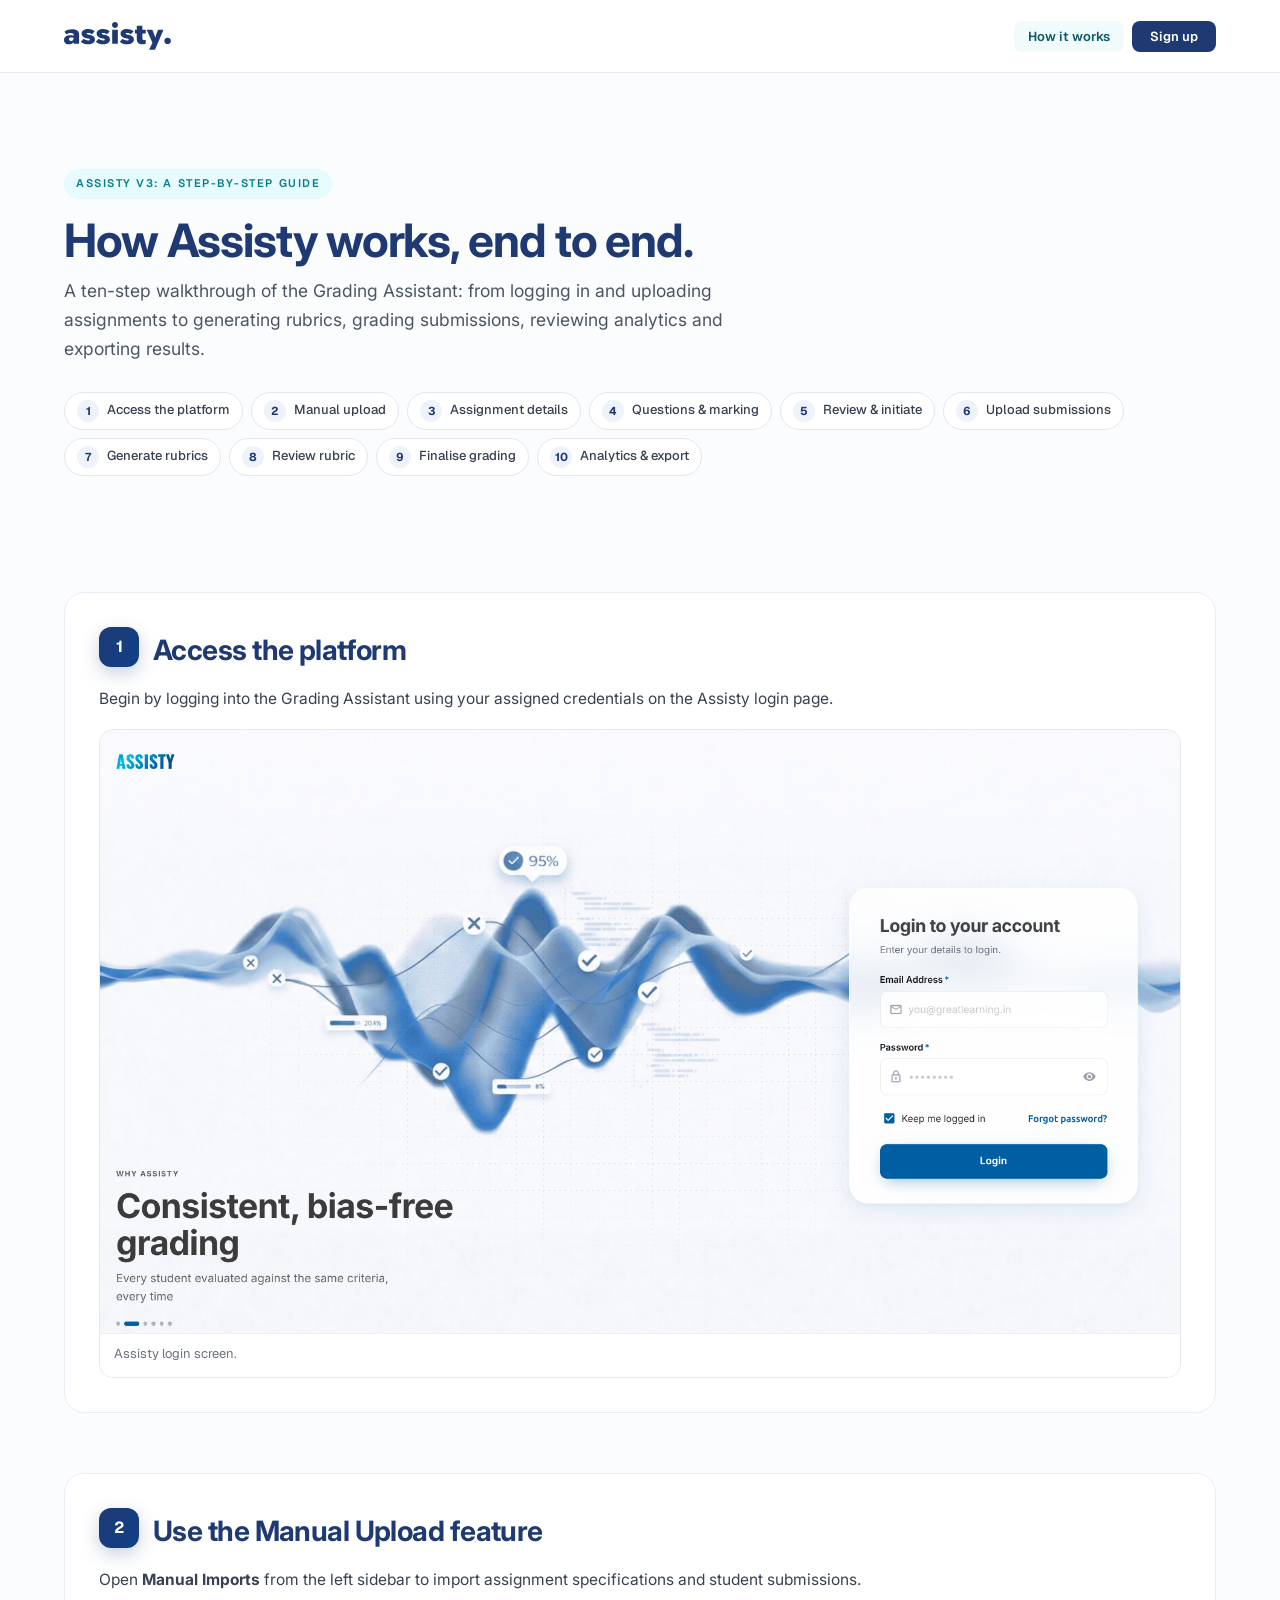
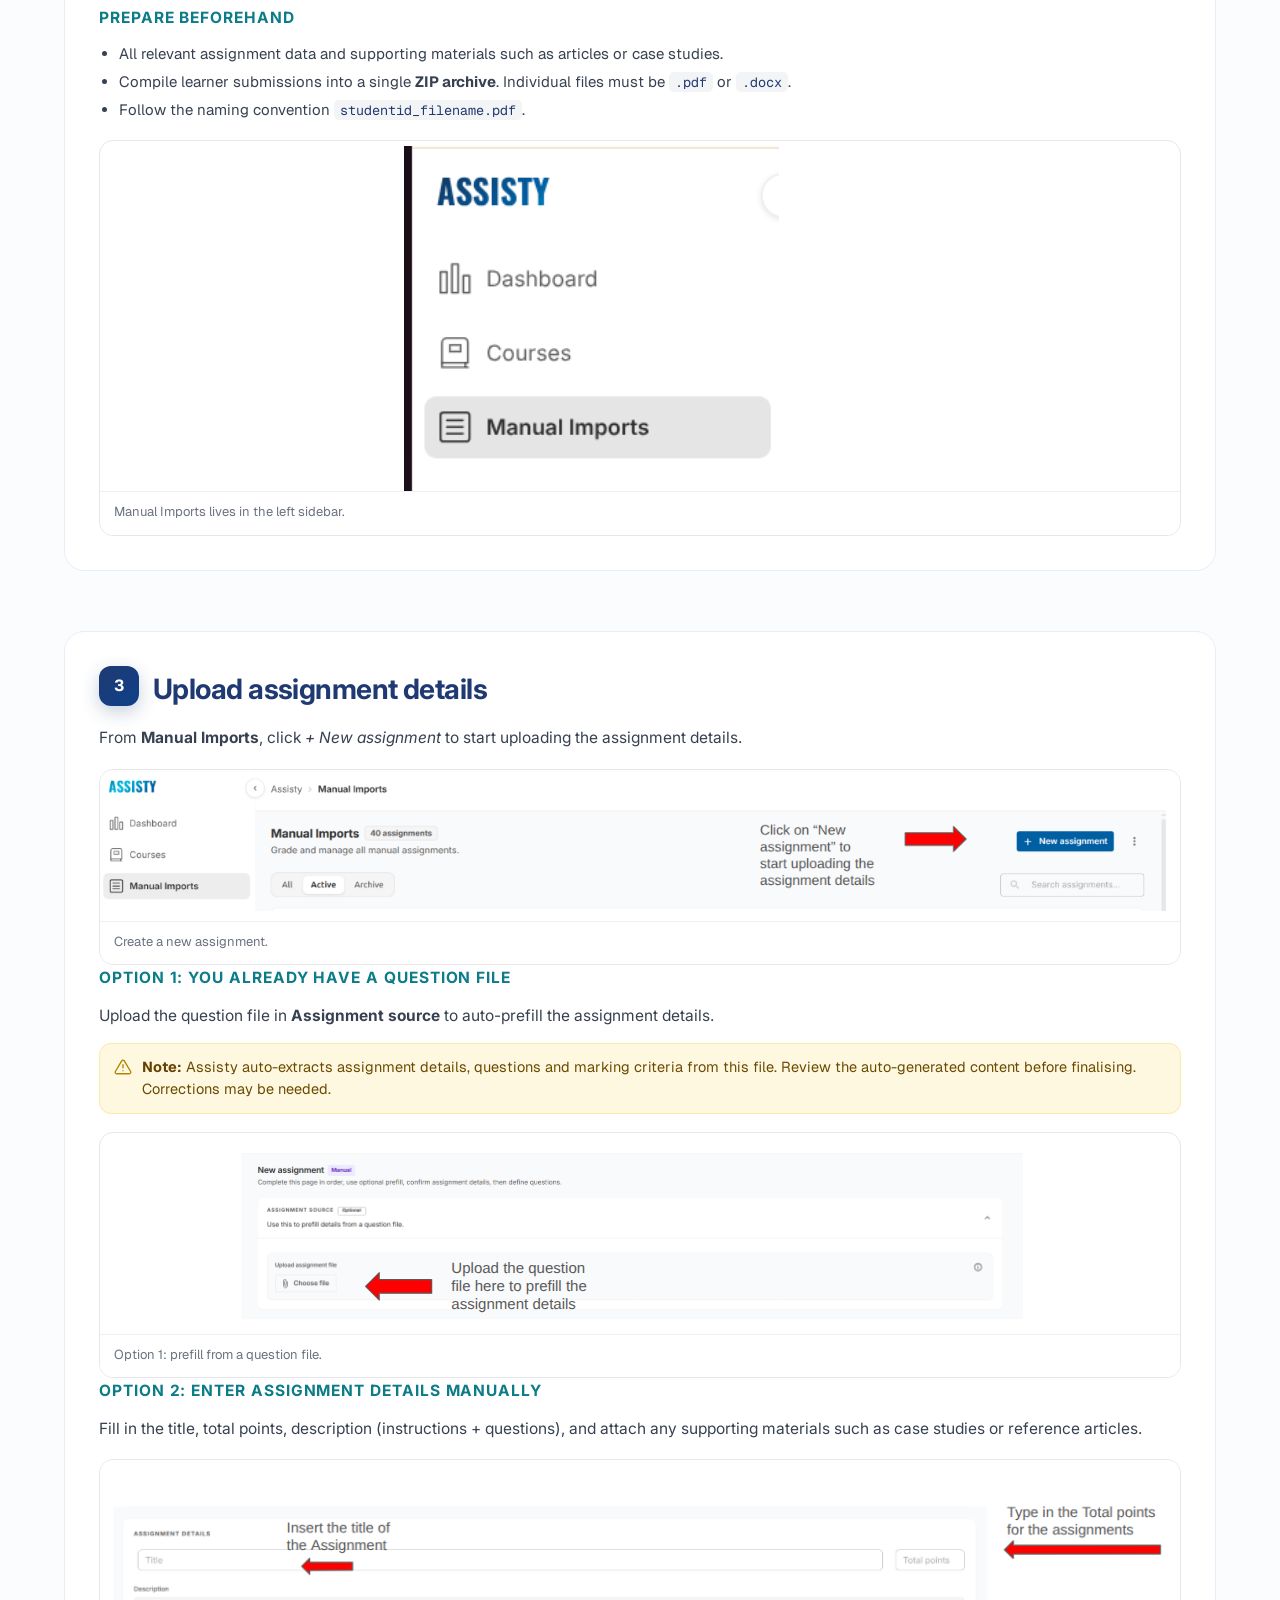
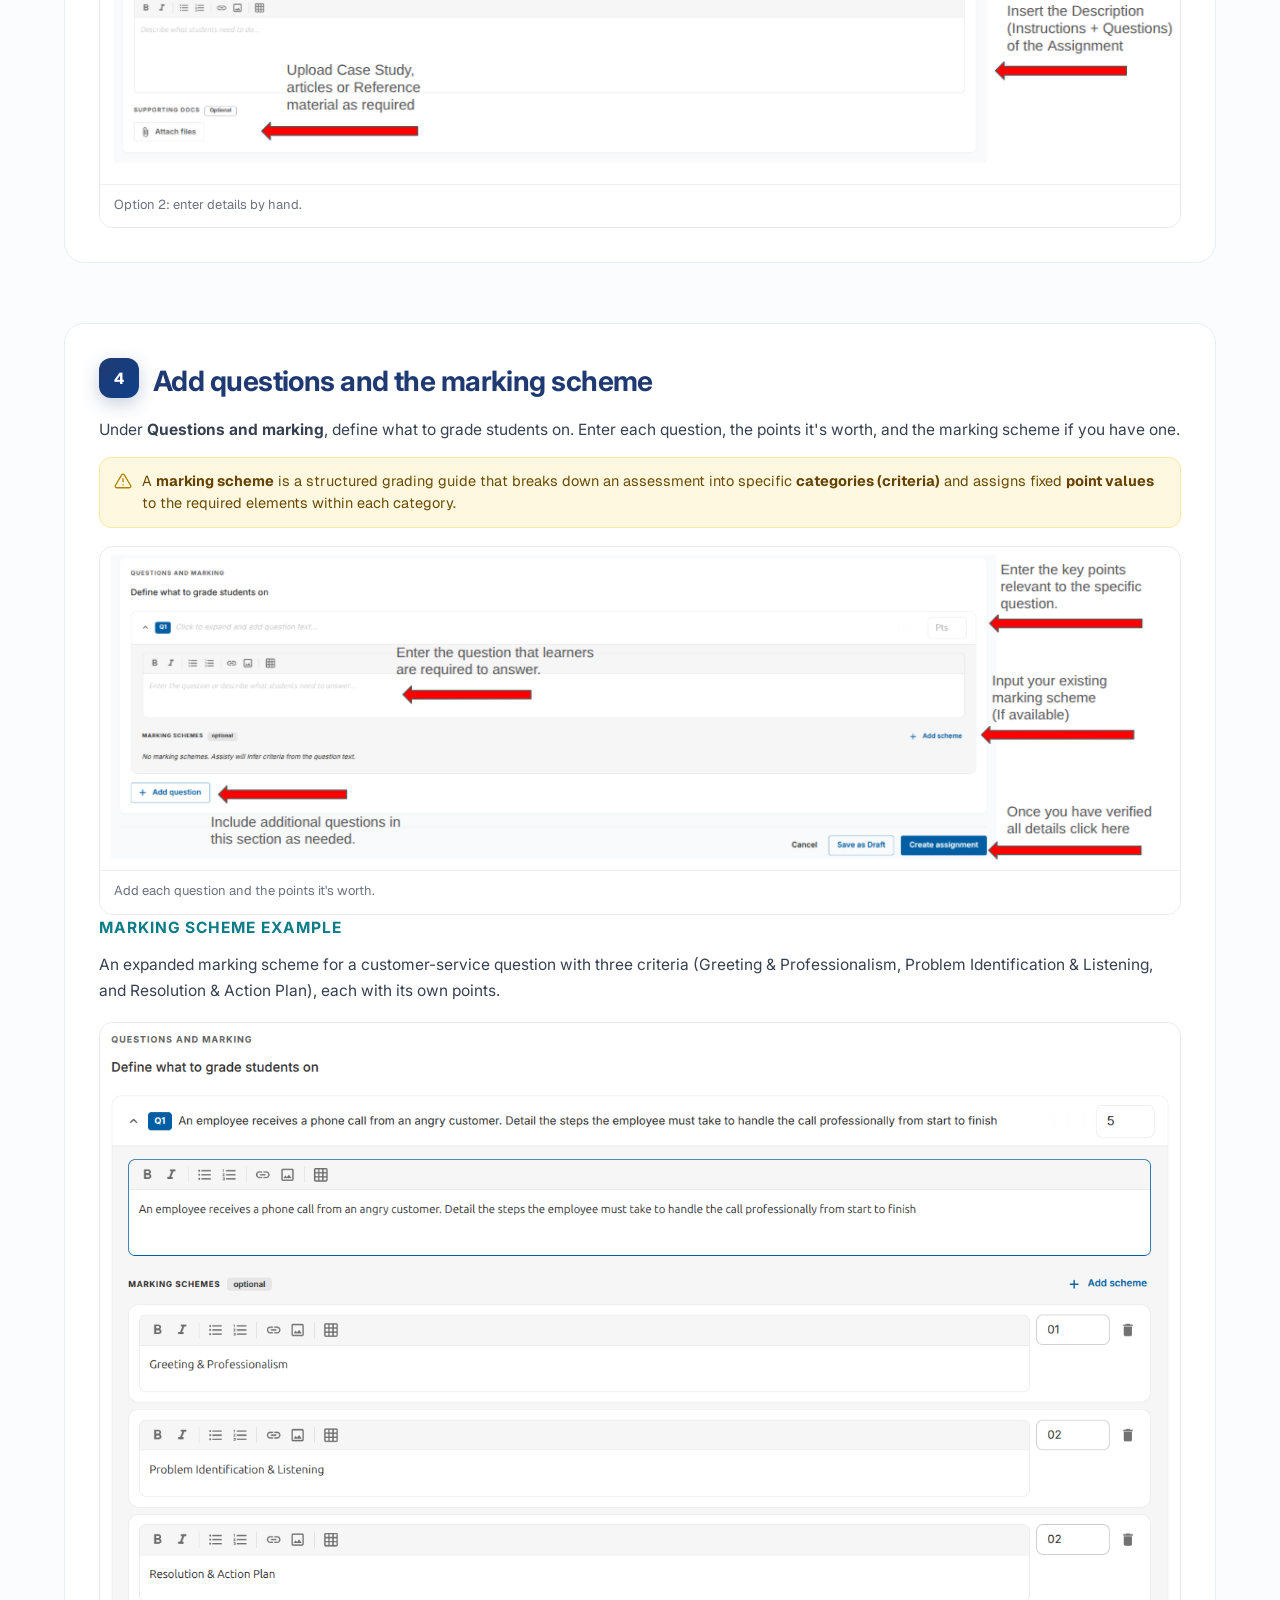
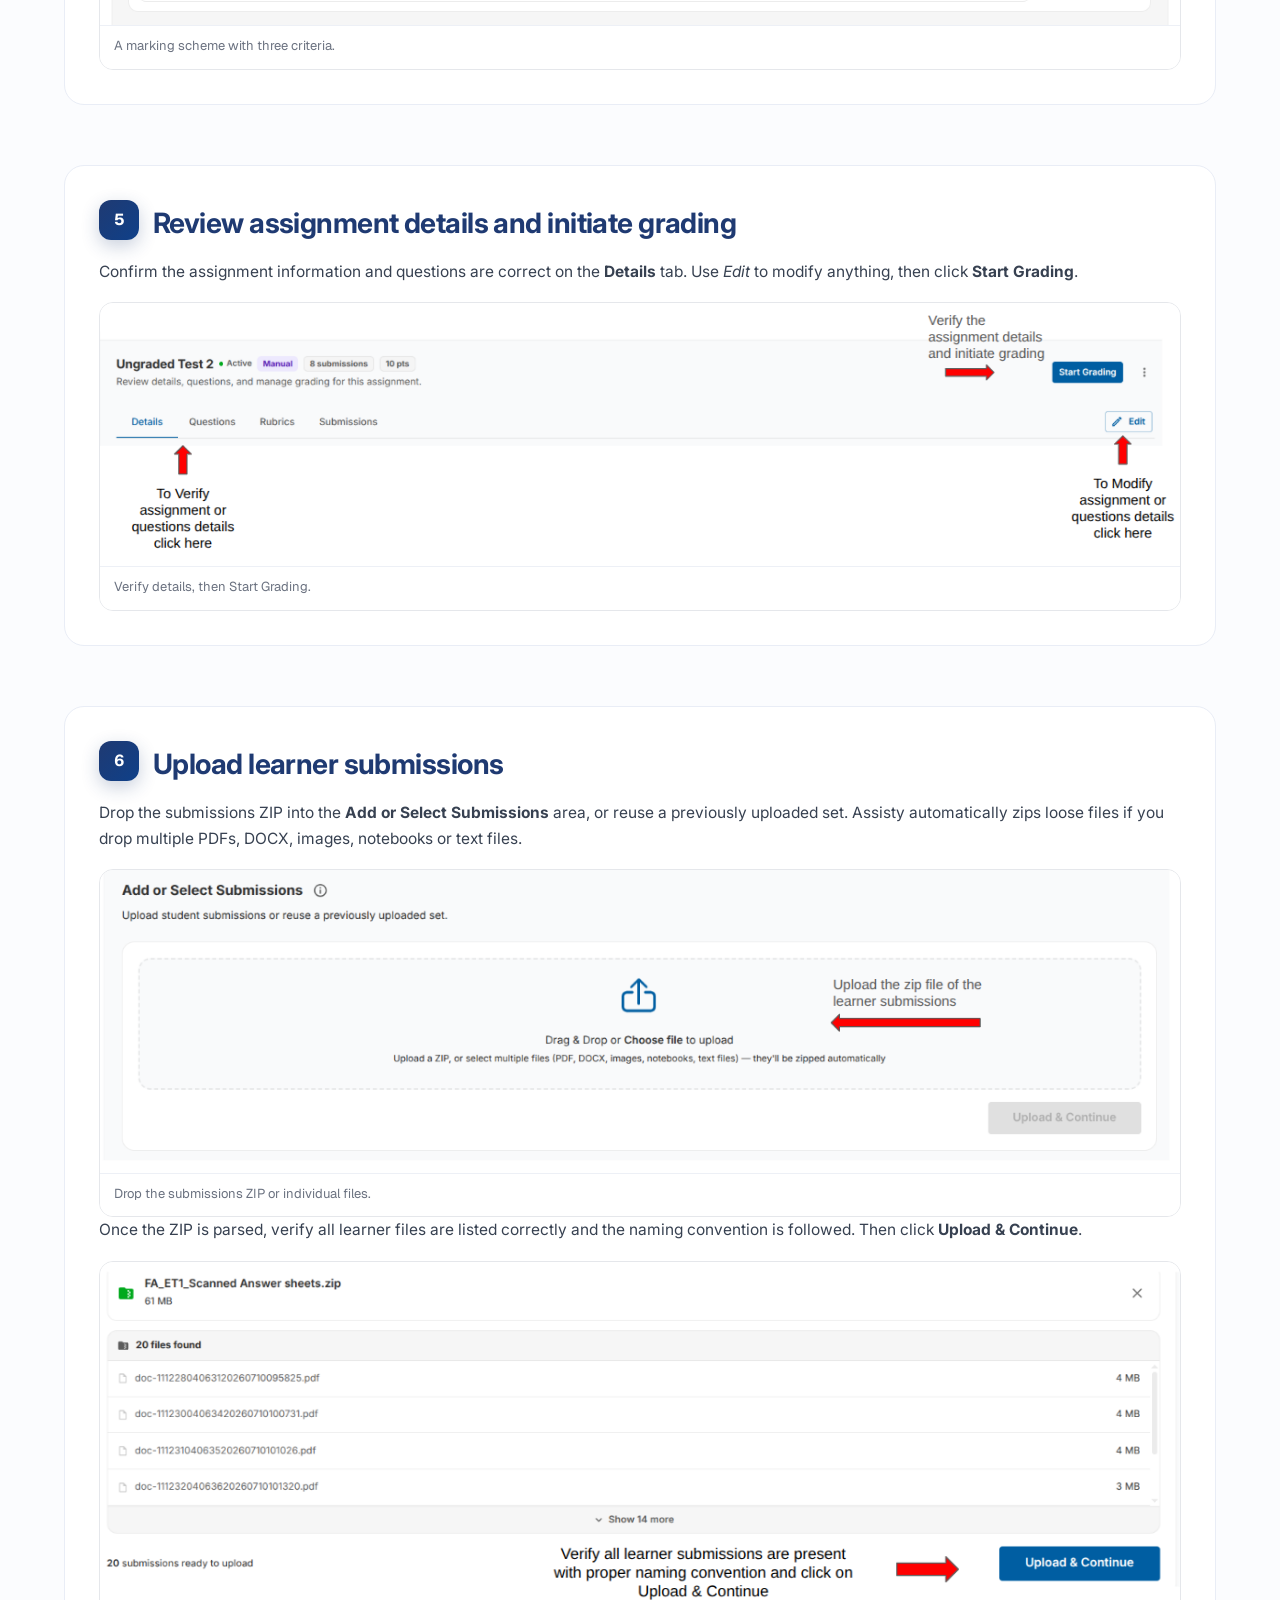
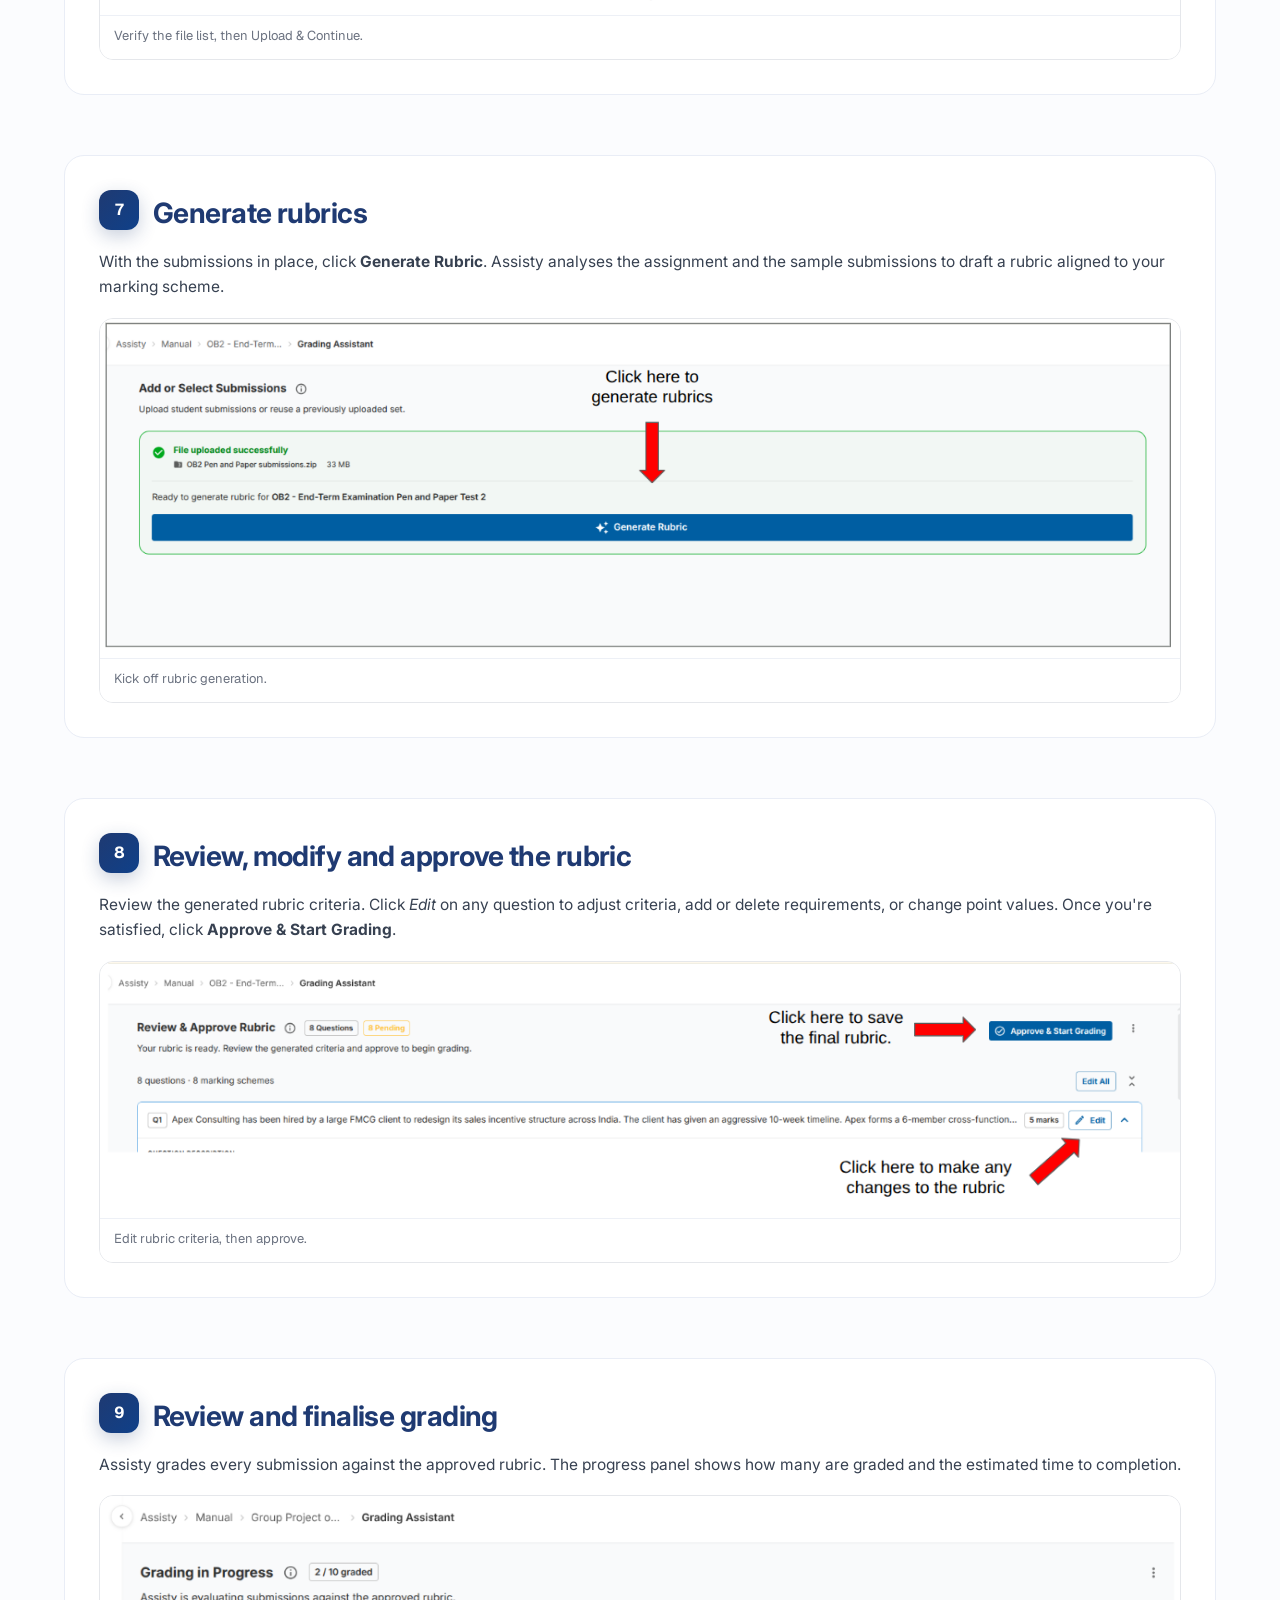
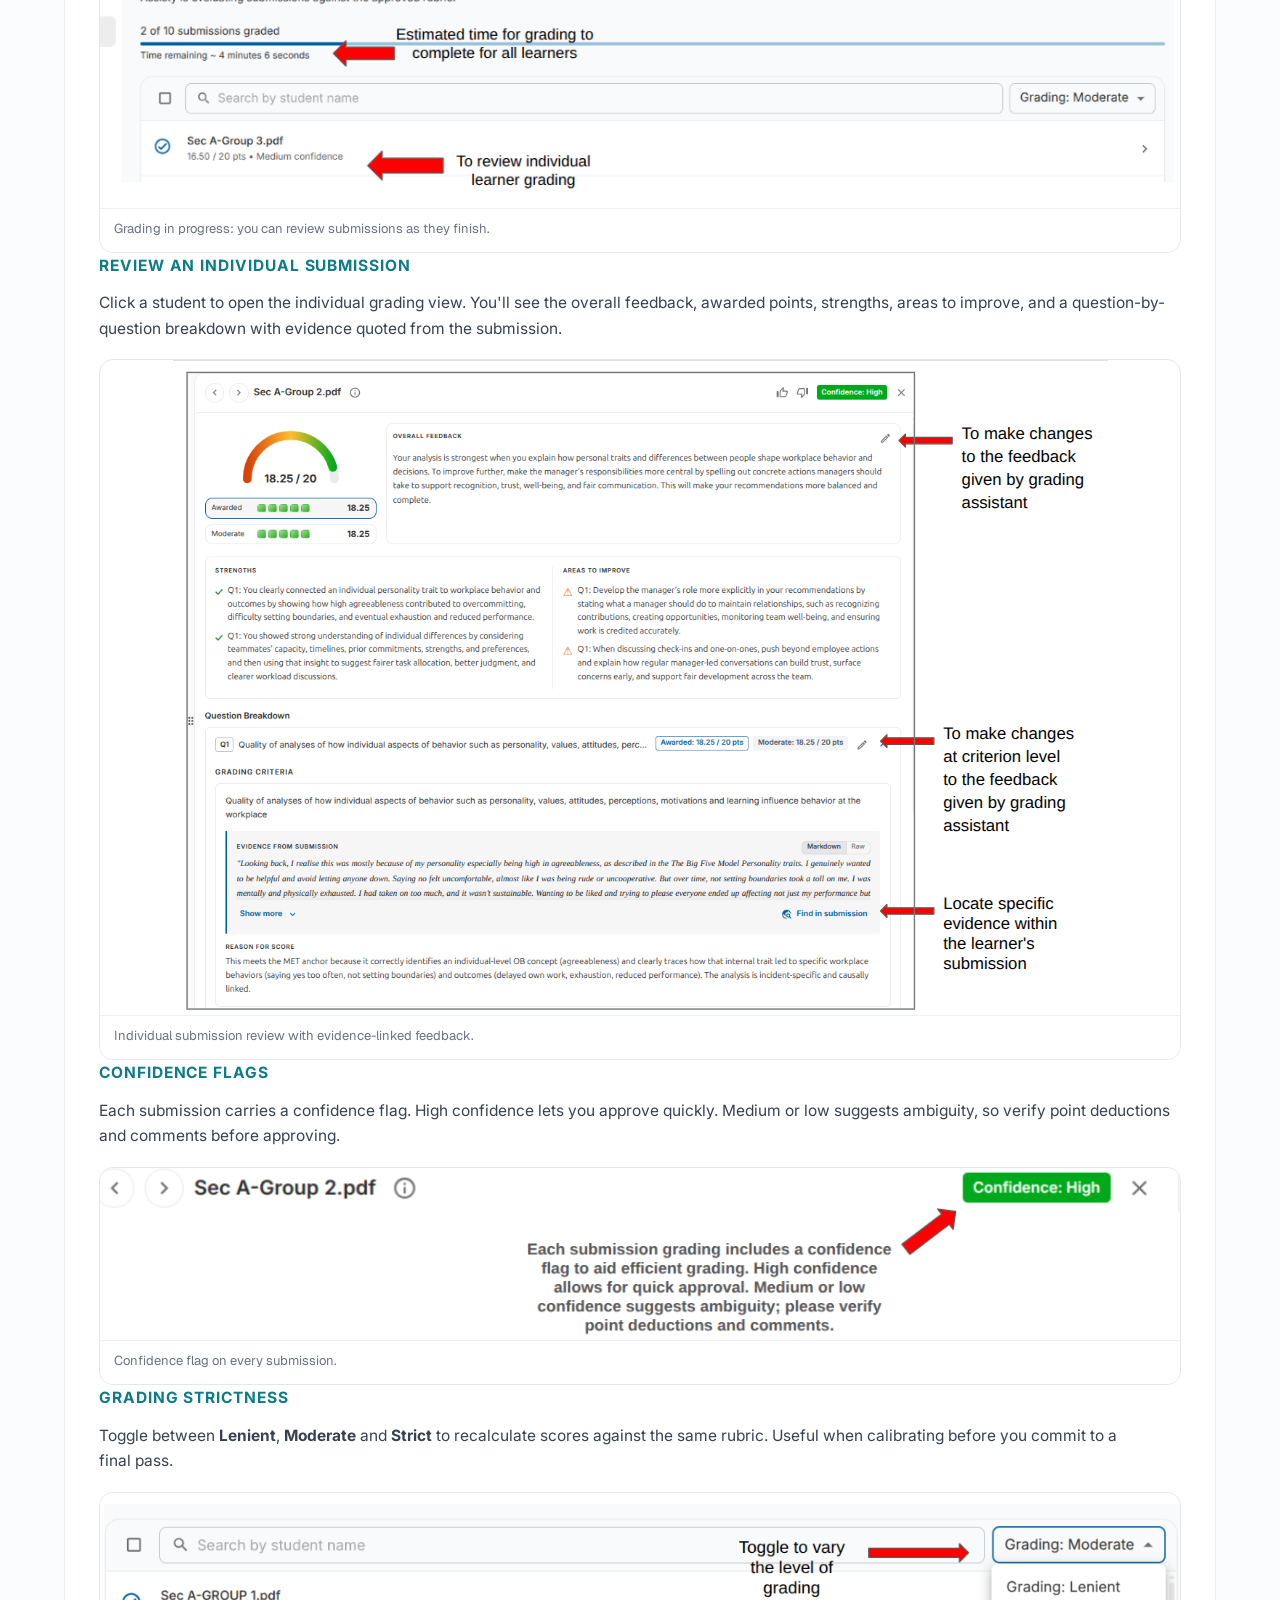
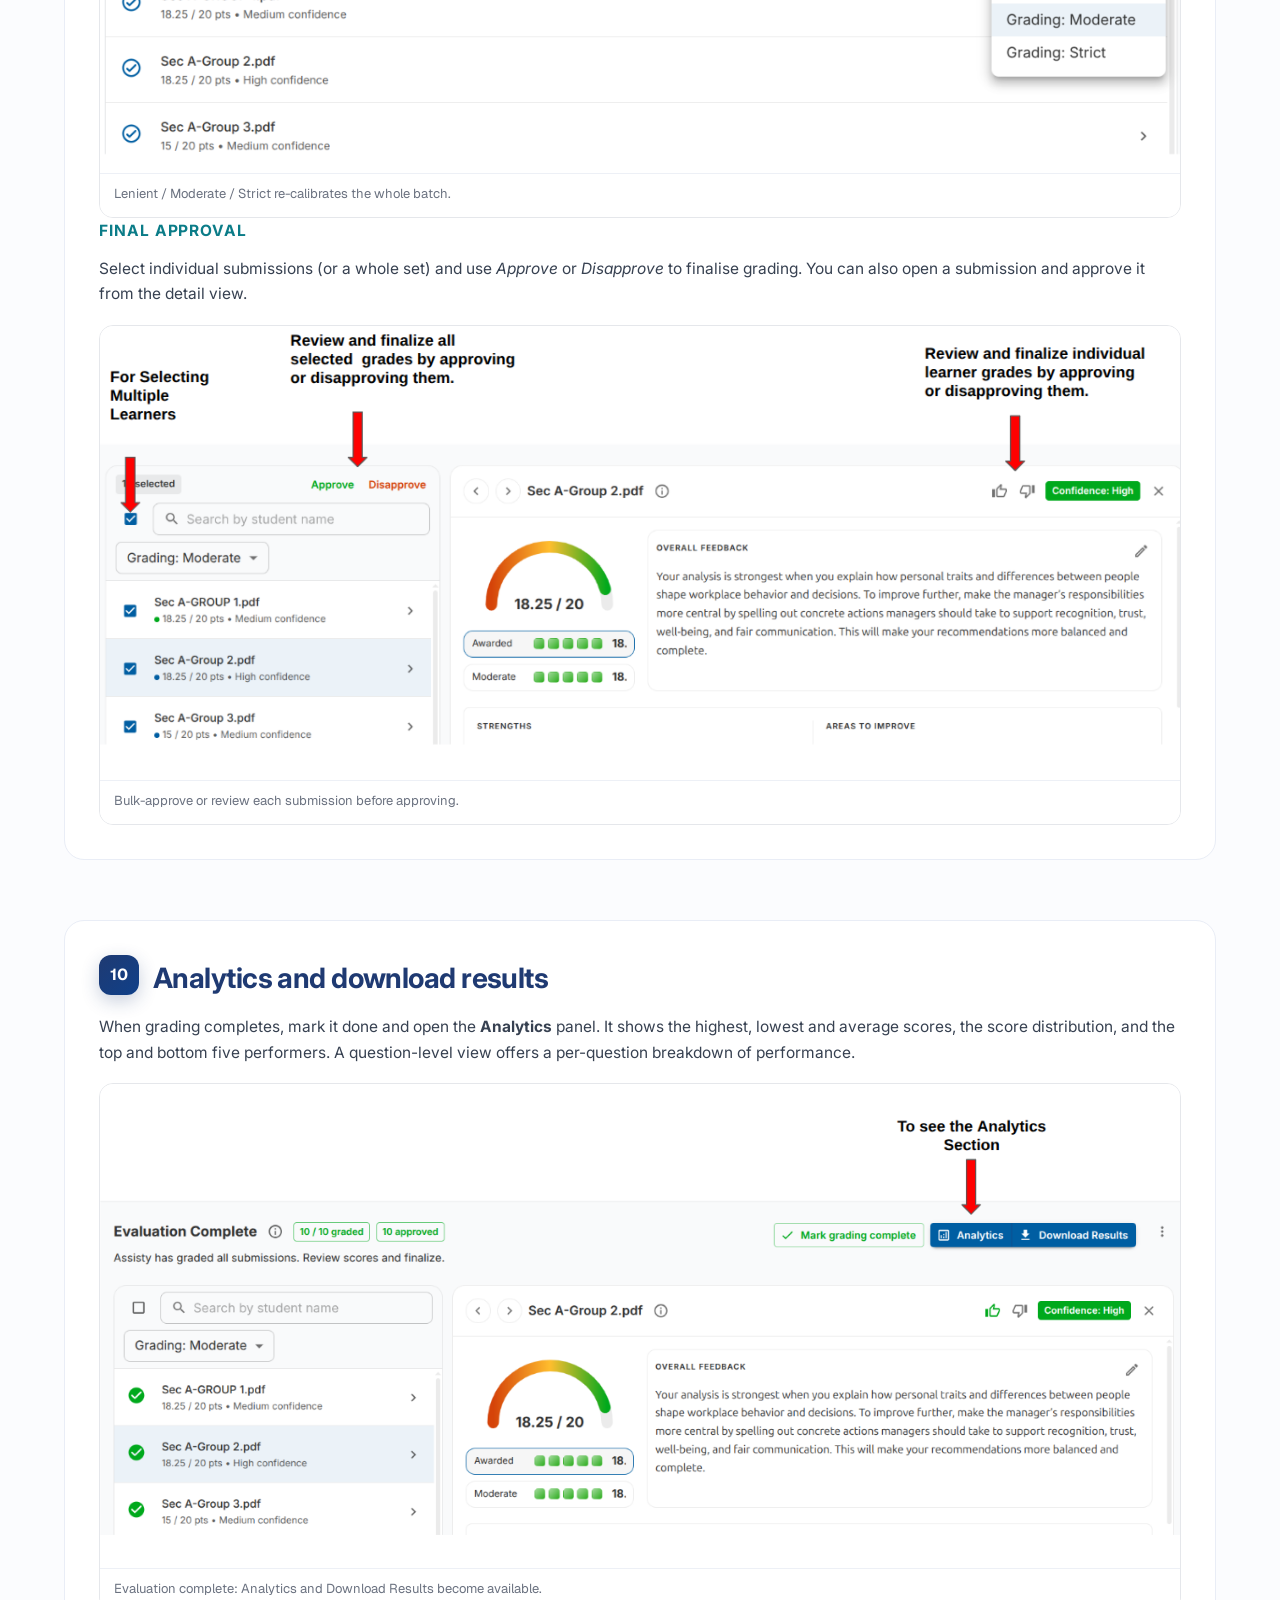
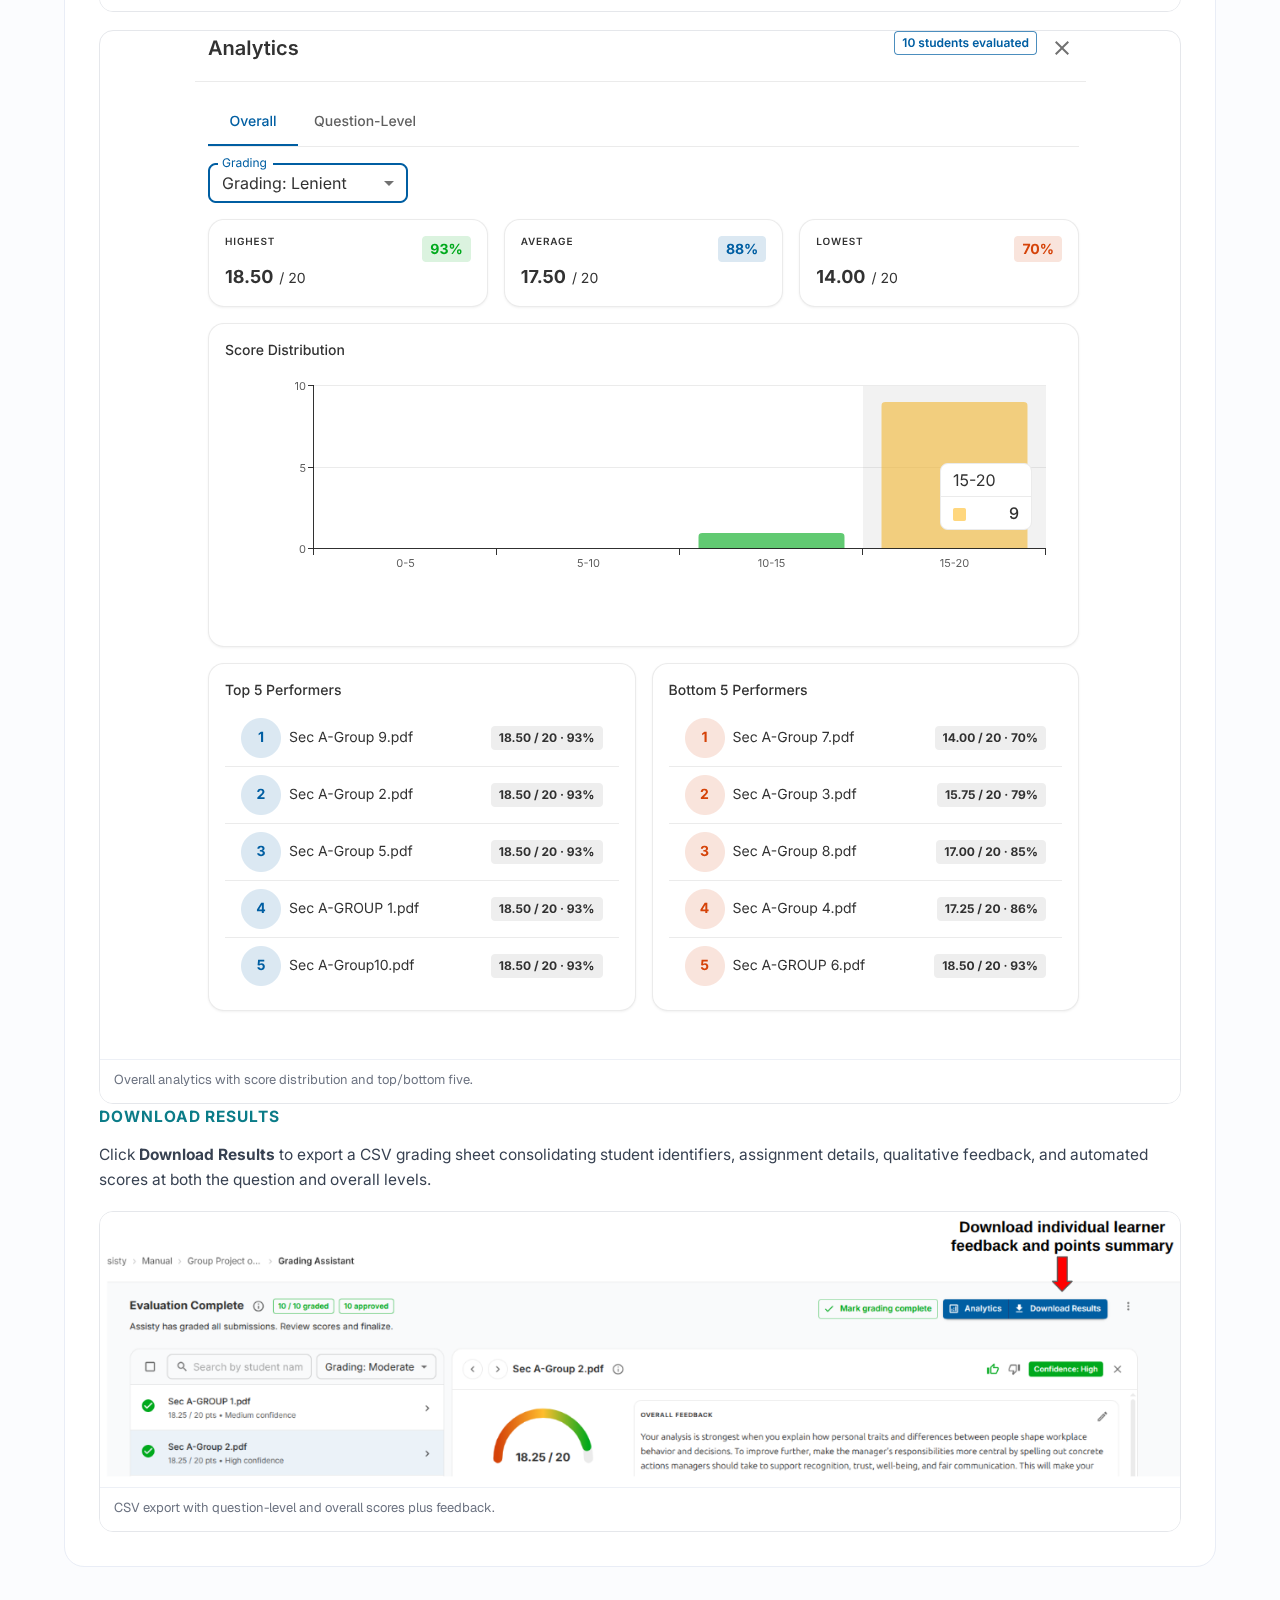
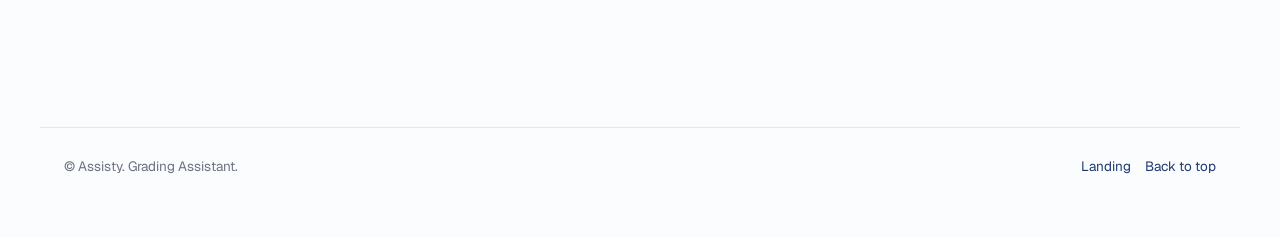
==== commit 546f2e1f: "hero section" ====
--- a/how-it-works.html
+++ b/how-it-works.html
@@ -3,8 +3,9 @@
 <head>
 <meta charset="utf-8">
 <meta name="viewport" content="width=device-width, initial-scale=1">
-<title>How Assisty works — Step-by-step guide</title>
+<title>How Assisty works: a step-by-step guide</title>
 <meta name="description" content="A ten-step walkthrough of the Assisty (V3) grading assistant: from login to rubric generation, grading, analytics and CSV export.">
+<link rel="icon" type="image/svg+xml" href="assets/assisty-sq-logo.svg">
 <link rel="preconnect" href="https://fonts.googleapis.com">
 <link rel="preconnect" href="https://fonts.gstatic.com" crossorigin>
 <link href="https://fonts.googleapis.com/css2?family=Geist:wght@400;500;600;700;800&family=Geist+Mono:wght@400;500&display=swap" rel="stylesheet">
@@ -13,7 +14,7 @@
   * { box-sizing: border-box; }
   html, body { margin: 0; padding: 0; }
   body {
-    font-family: 'Geist', -apple-system, BlinkMacSystemFont, 'Segoe UI', Roboto, Arial, sans-serif;
+    font-family: 'Geist', -apple-system, BlinkMacSystemFont, 'Segoe UI', Roboto, Arial, lato, sans-serif;
     font-size: 16px; line-height: 1.6; color: #111827;
     background: #FBFCFE;
     -webkit-font-smoothing: antialiased;
@@ -243,7 +244,7 @@
 <main>
 
   <section class="hero">
-    <span class="eyebrow">Assisty V3 — Step-by-step guide</span>
+    <span class="eyebrow">Assisty V3: a step-by-step guide</span>
     <h1>How Assisty works, end to end.</h1>
     <p class="lede">A ten-step walkthrough of the Grading Assistant: from logging in and uploading assignments to generating rubrics, grading submissions, reviewing analytics and exporting results.</p>
 
@@ -312,22 +313,22 @@
         <div class="caption">Create a new assignment.</div>
       </div>
 
-      <p class="sub">Option 1 — You already have a question file</p>
+      <p class="sub">Option 1: you already have a question file</p>
       <p>Upload the question file in <strong>Assignment source</strong> to auto-prefill the assignment details.</p>
       <div class="note">
         <svg viewBox="0 0 24 24" fill="none"><path d="M12 9v4m0 4h.01M10.29 3.86 1.82 18a2 2 0 0 0 1.71 3h16.94a2 2 0 0 0 1.71-3L13.71 3.86a2 2 0 0 0-3.42 0Z" stroke="currentColor" stroke-width="1.8" stroke-linecap="round" stroke-linejoin="round"/></svg>
-        <span><strong>Note:</strong> Assisty auto-extracts assignment details, questions and marking criteria from this file. Review the auto-generated content before finalizing — corrections may be needed.</span>
+        <span><strong>Note:</strong> Assisty auto-extracts assignment details, questions and marking criteria from this file. Review the auto-generated content before finalising. Corrections may be needed.</span>
       </div>
       <div class="shot-wide">
         <img src="assets/how-it-works/4.png" alt="&quot;Assignment source&quot; panel with a Choose file button to prefill details from a question file.">
-        <div class="caption">Option 1 — prefill from a question file.</div>
-      </div>
-
-      <p class="sub">Option 2 — Enter assignment details manually</p>
+        <div class="caption">Option 1: prefill from a question file.</div>
+      </div>
+
+      <p class="sub">Option 2: enter assignment details manually</p>
       <p>Fill in the title, total points, description (instructions + questions), and attach any supporting materials such as case studies or reference articles.</p>
       <div class="shot-wide">
         <img src="assets/how-it-works/5.png" alt="Assignment details form: title, total points, description editor, and Attach files for supporting docs.">
-        <div class="caption">Option 2 — enter details by hand.</div>
+        <div class="caption">Option 2: enter details by hand.</div>
       </div>
     </div>
   </section>
@@ -339,7 +340,7 @@
       <h2>Add questions and the marking scheme</h2>
     </header>
     <div class="step-body">
-      <p>Under <strong>Questions and marking</strong>, define what to grade students on. Enter each question, the points it's worth, and — if you have one — the marking scheme.</p>
+      <p>Under <strong>Questions and marking</strong>, define what to grade students on. Enter each question, the points it's worth, and the marking scheme if you have one.</p>
       <div class="note">
         <svg viewBox="0 0 24 24" fill="none"><path d="M12 9v4m0 4h.01M10.29 3.86 1.82 18a2 2 0 0 0 1.71 3h16.94a2 2 0 0 0 1.71-3L13.71 3.86a2 2 0 0 0-3.42 0Z" stroke="currentColor" stroke-width="1.8" stroke-linecap="round" stroke-linejoin="round"/></svg>
         <span>A <strong>marking scheme</strong> is a structured grading guide that breaks down an assessment into specific <strong>categories (criteria)</strong> and assigns fixed <strong>point values</strong> to the required elements within each category.</span>
@@ -350,7 +351,7 @@
       </div>
 
       <p class="sub">Marking scheme example</p>
-      <p>An expanded marking scheme for a customer-service question with three criteria — Greeting &amp; Professionalism, Problem Identification &amp; Listening, and Resolution &amp; Action Plan — each with its own points.</p>
+      <p>An expanded marking scheme for a customer-service question with three criteria (Greeting &amp; Professionalism, Problem Identification &amp; Listening, and Resolution &amp; Action Plan), each with its own points.</p>
       <div class="shot-wide">
         <img src="assets/how-it-works/7.png" alt="Marking scheme with three criteria and their point allocations expanded on the question card.">
         <div class="caption">A marking scheme with three criteria.</div>
@@ -433,7 +434,7 @@
       <p>Assisty grades every submission against the approved rubric. The progress panel shows how many are graded and the estimated time to completion.</p>
       <div class="shot-wide">
         <img src="assets/how-it-works/13.png" alt="Grading in Progress panel: 2 of 10 submissions graded, time remaining ~4 minutes 6 seconds, list of graded submissions.">
-        <div class="caption">Grading in progress — you can review submissions as they finish.</div>
+        <div class="caption">Grading in progress: you can review submissions as they finish.</div>
       </div>
 
       <p class="sub">Review an individual submission</p>
@@ -444,7 +445,7 @@
       </div>
 
       <p class="sub">Confidence flags</p>
-      <p>Each submission carries a confidence flag. High confidence lets you approve quickly; medium or low suggests ambiguity — verify point deductions and comments before approving.</p>
+      <p>Each submission carries a confidence flag. High confidence lets you approve quickly. Medium or low suggests ambiguity, so verify point deductions and comments before approving.</p>
       <div class="shot-wide">
         <img src="assets/how-it-works/15.png" alt="Submission header with a green &quot;Confidence: High&quot; badge and callout explaining the confidence flag.">
         <div class="caption">Confidence flag on every submission.</div>
@@ -476,7 +477,7 @@
       <p>When grading completes, mark it done and open the <strong>Analytics</strong> panel. It shows the highest, lowest and average scores, the score distribution, and the top and bottom five performers. A question-level view offers a per-question breakdown of performance.</p>
       <div class="shot-wide">
         <img src="assets/how-it-works/18.png" alt="Evaluation Complete banner: 10/10 graded, 10 approved, with Analytics and Download Results buttons in the top-right.">
-        <div class="caption">Evaluation complete — Analytics and Download Results become available.</div>
+        <div class="caption">Evaluation complete: Analytics and Download Results become available.</div>
       </div>
       <div class="shot-wide">
         <img src="assets/how-it-works/19.png" alt="Analytics overview with highest 18.50/20, average 17.50/20, lowest 14.00/20, score distribution histogram, and top/bottom 5 performer lists.">
@@ -495,7 +496,7 @@
 </main>
 
 <footer>
-  <div>© Assisty — Grading Assistant.</div>
+  <div>© Assisty. Grading Assistant.</div>
   <div class="links">
     <a href="index.html">Landing</a>
     <a href="#step-1">Back to top</a>
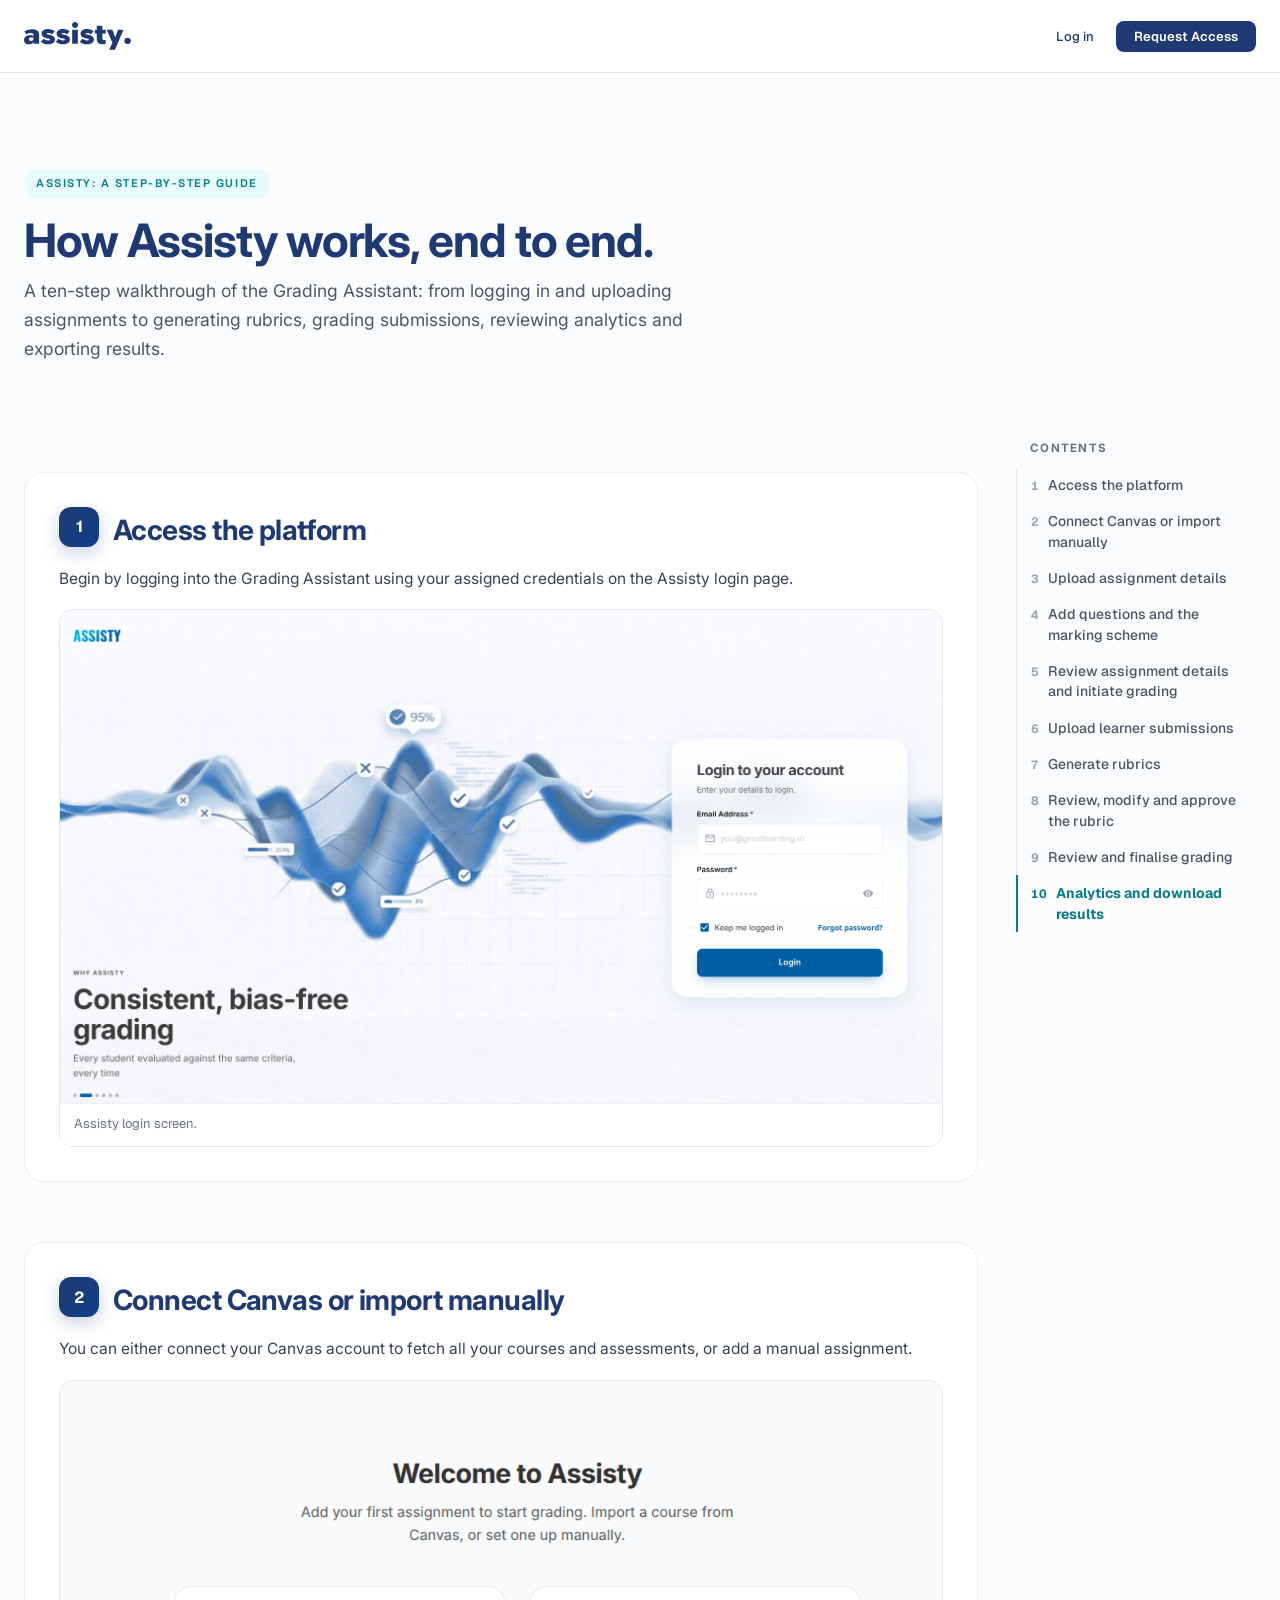
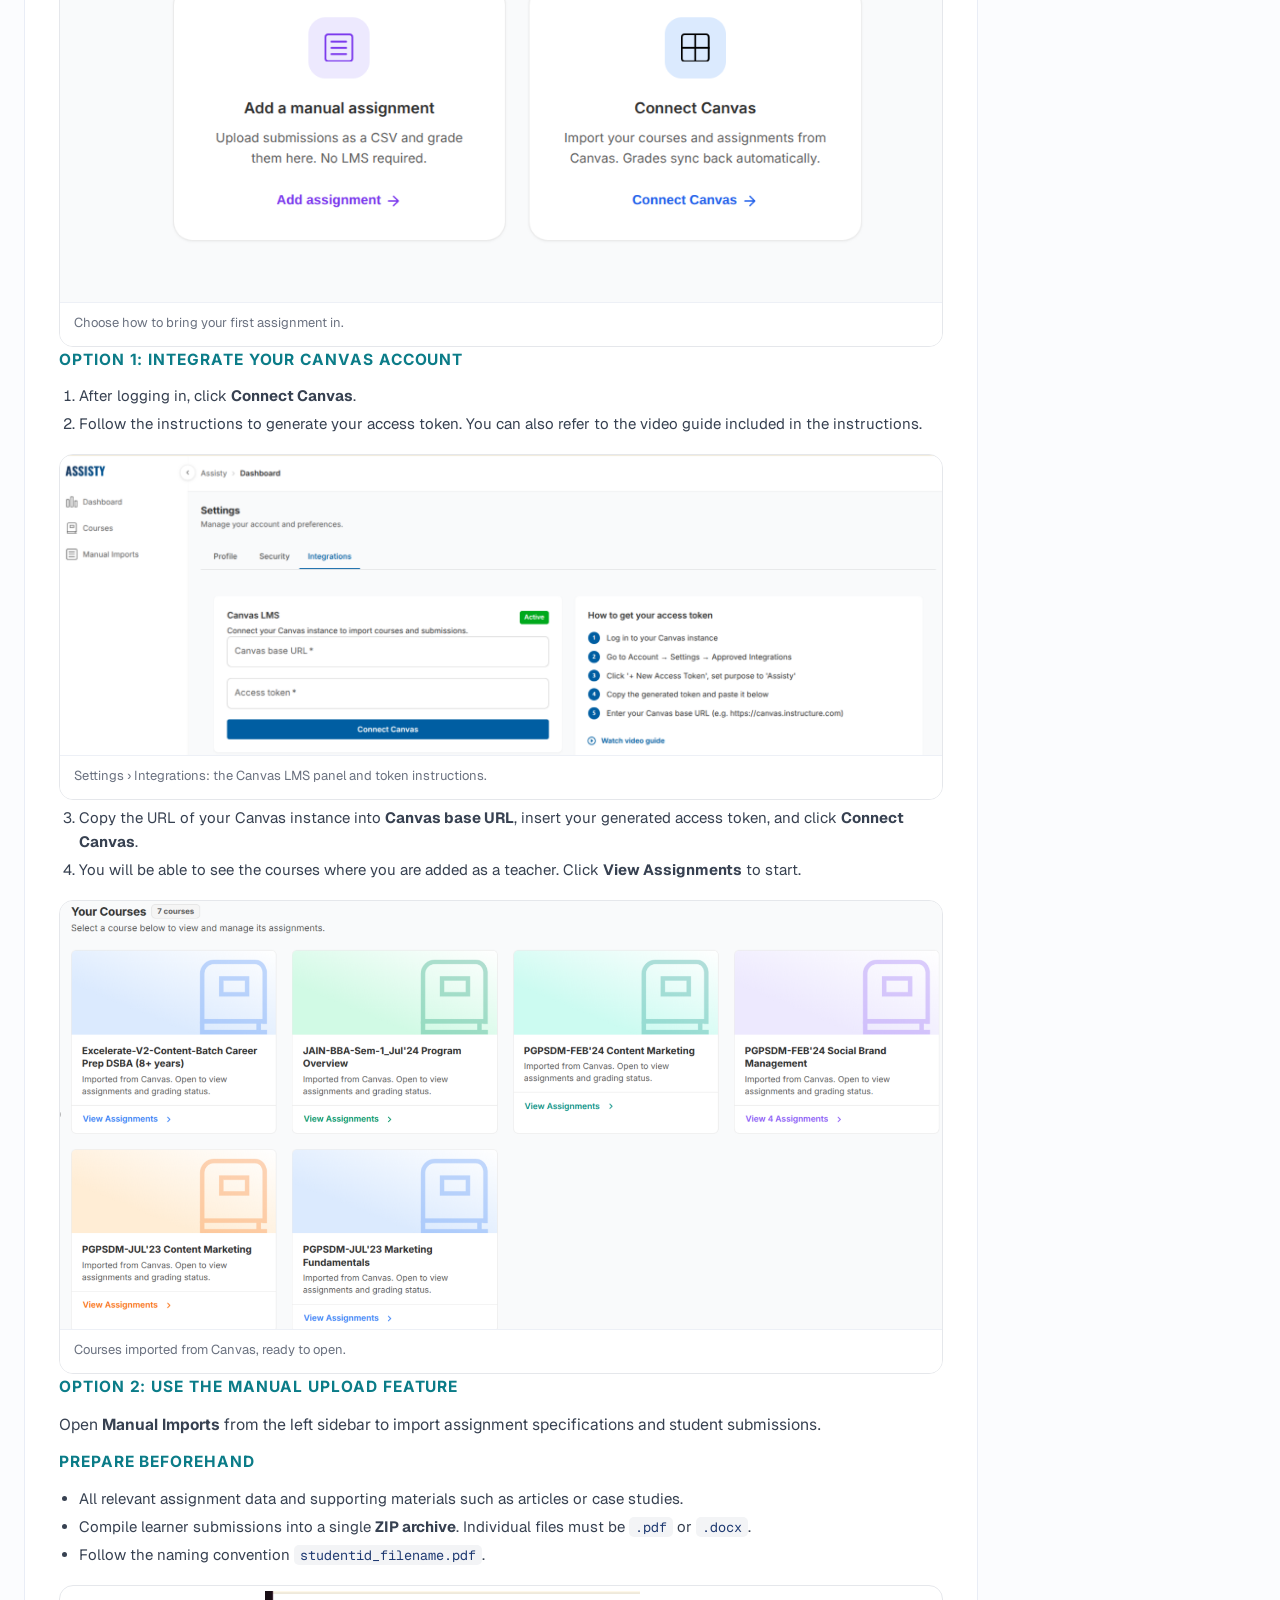
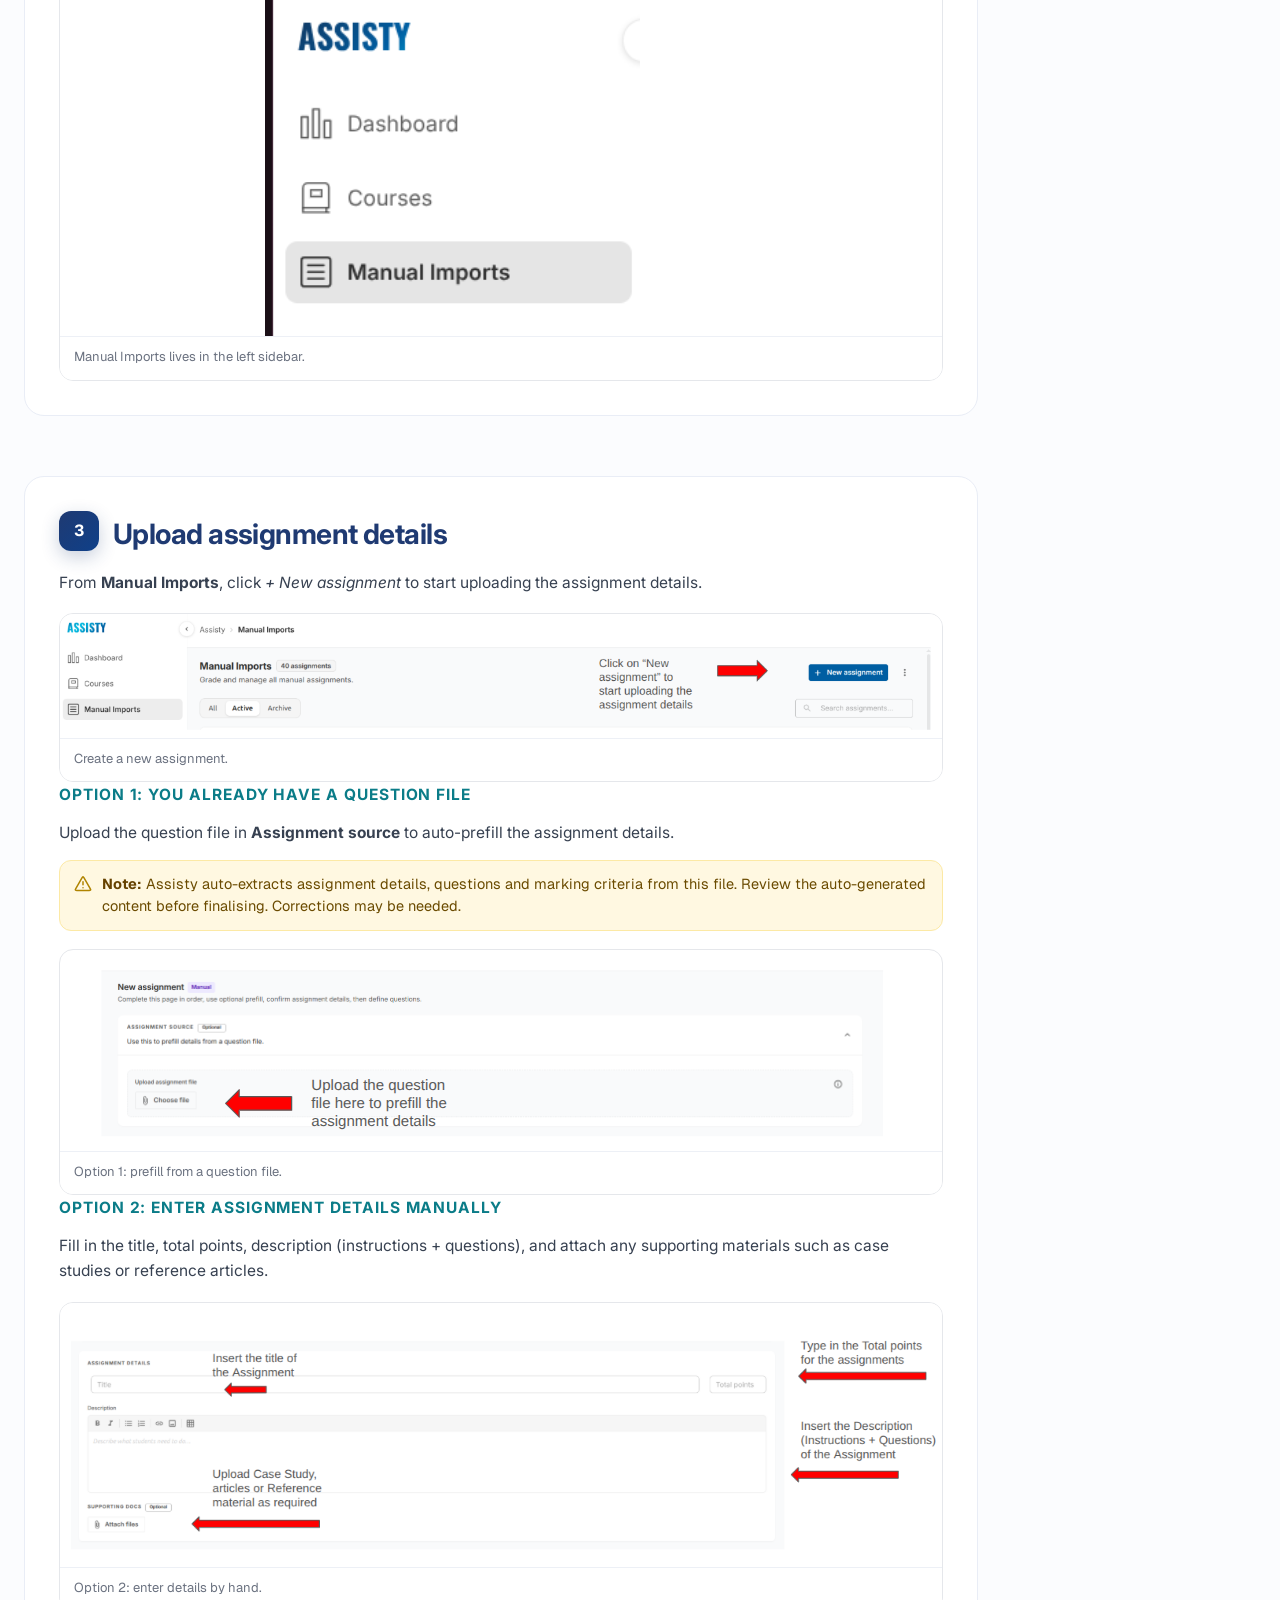
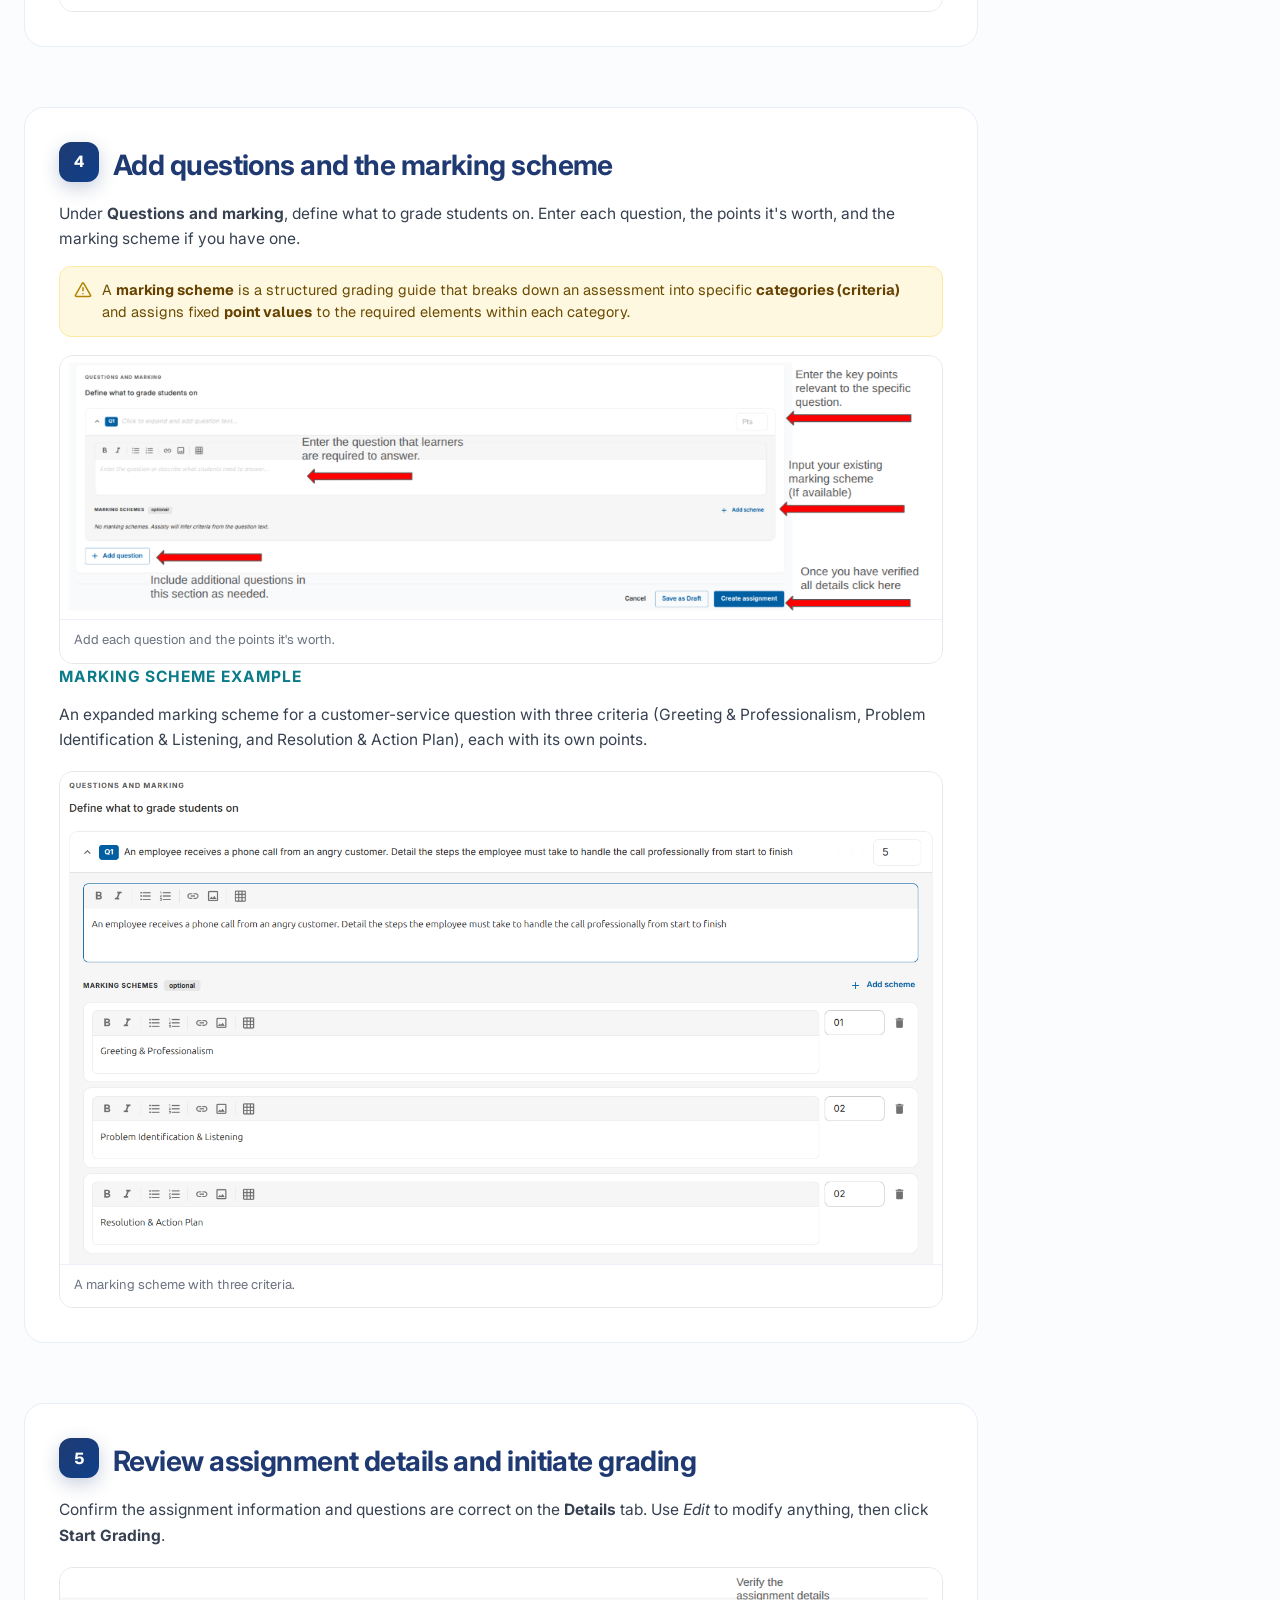
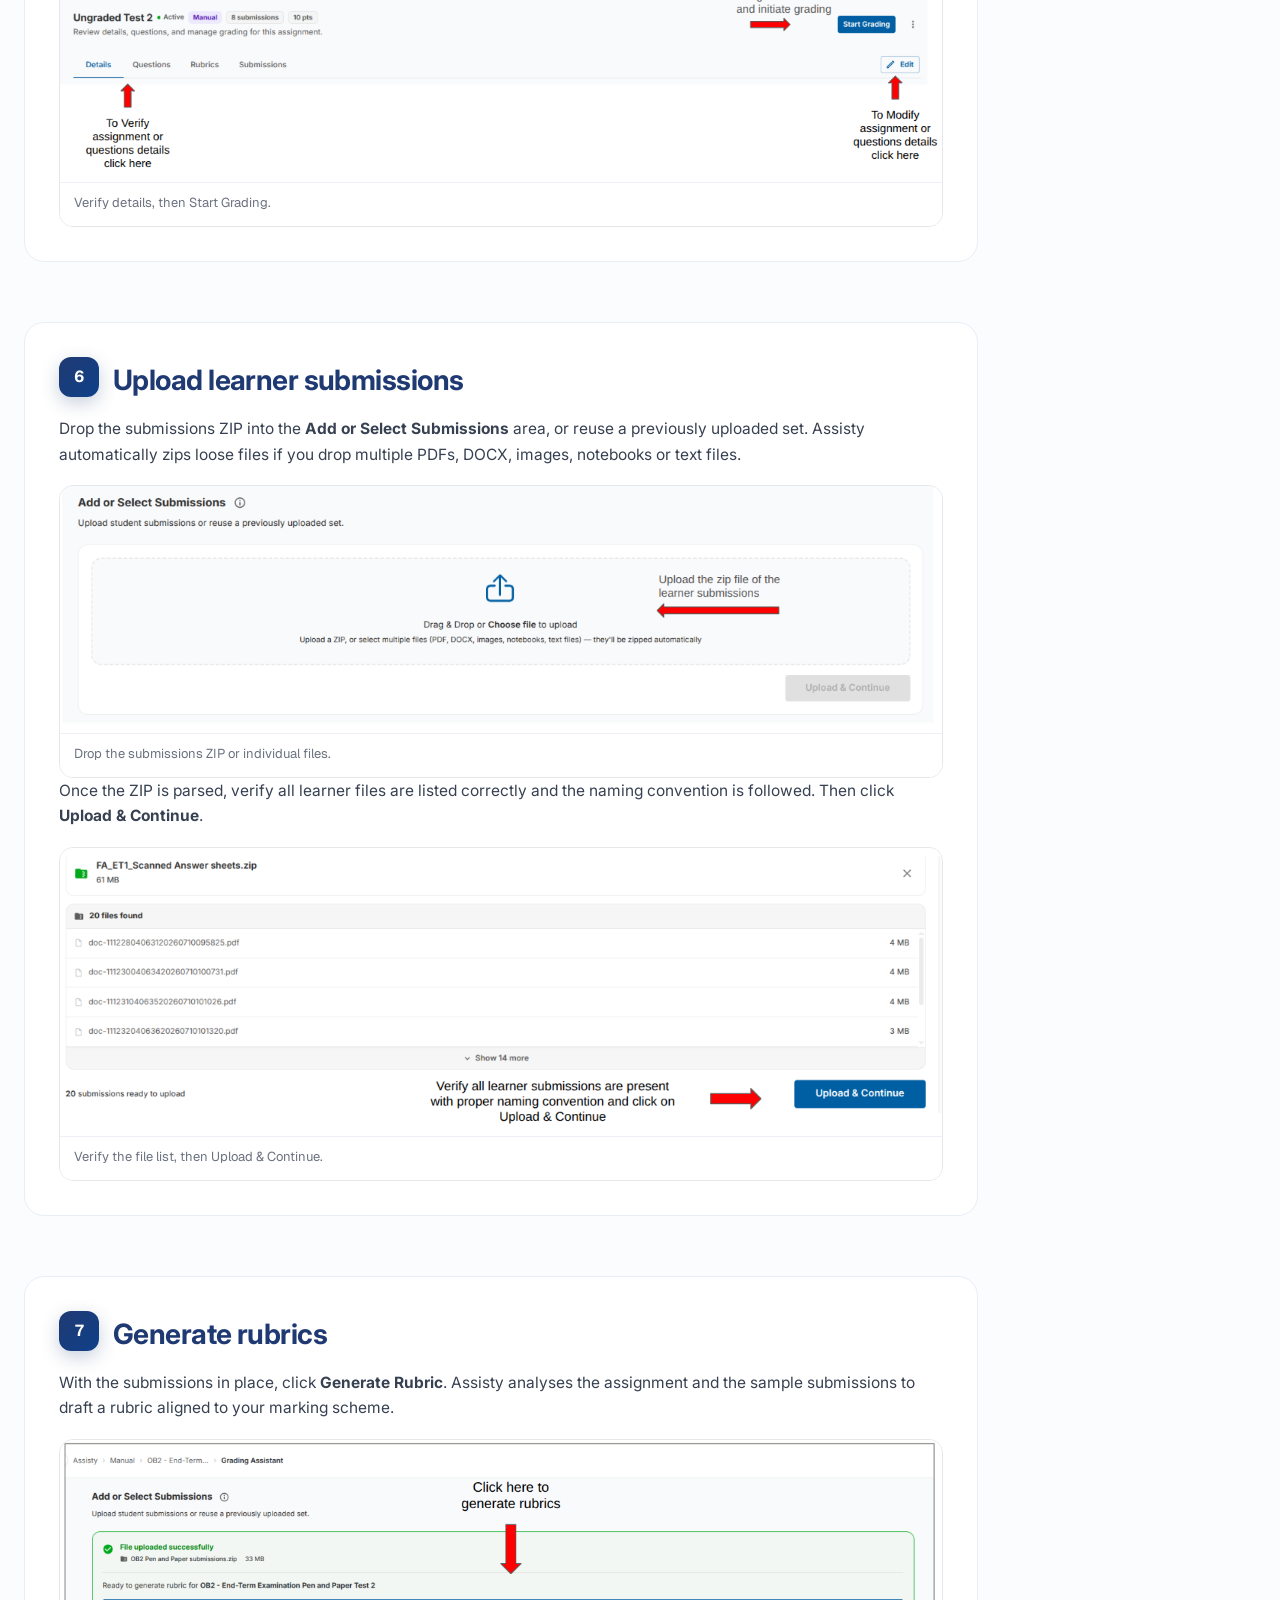
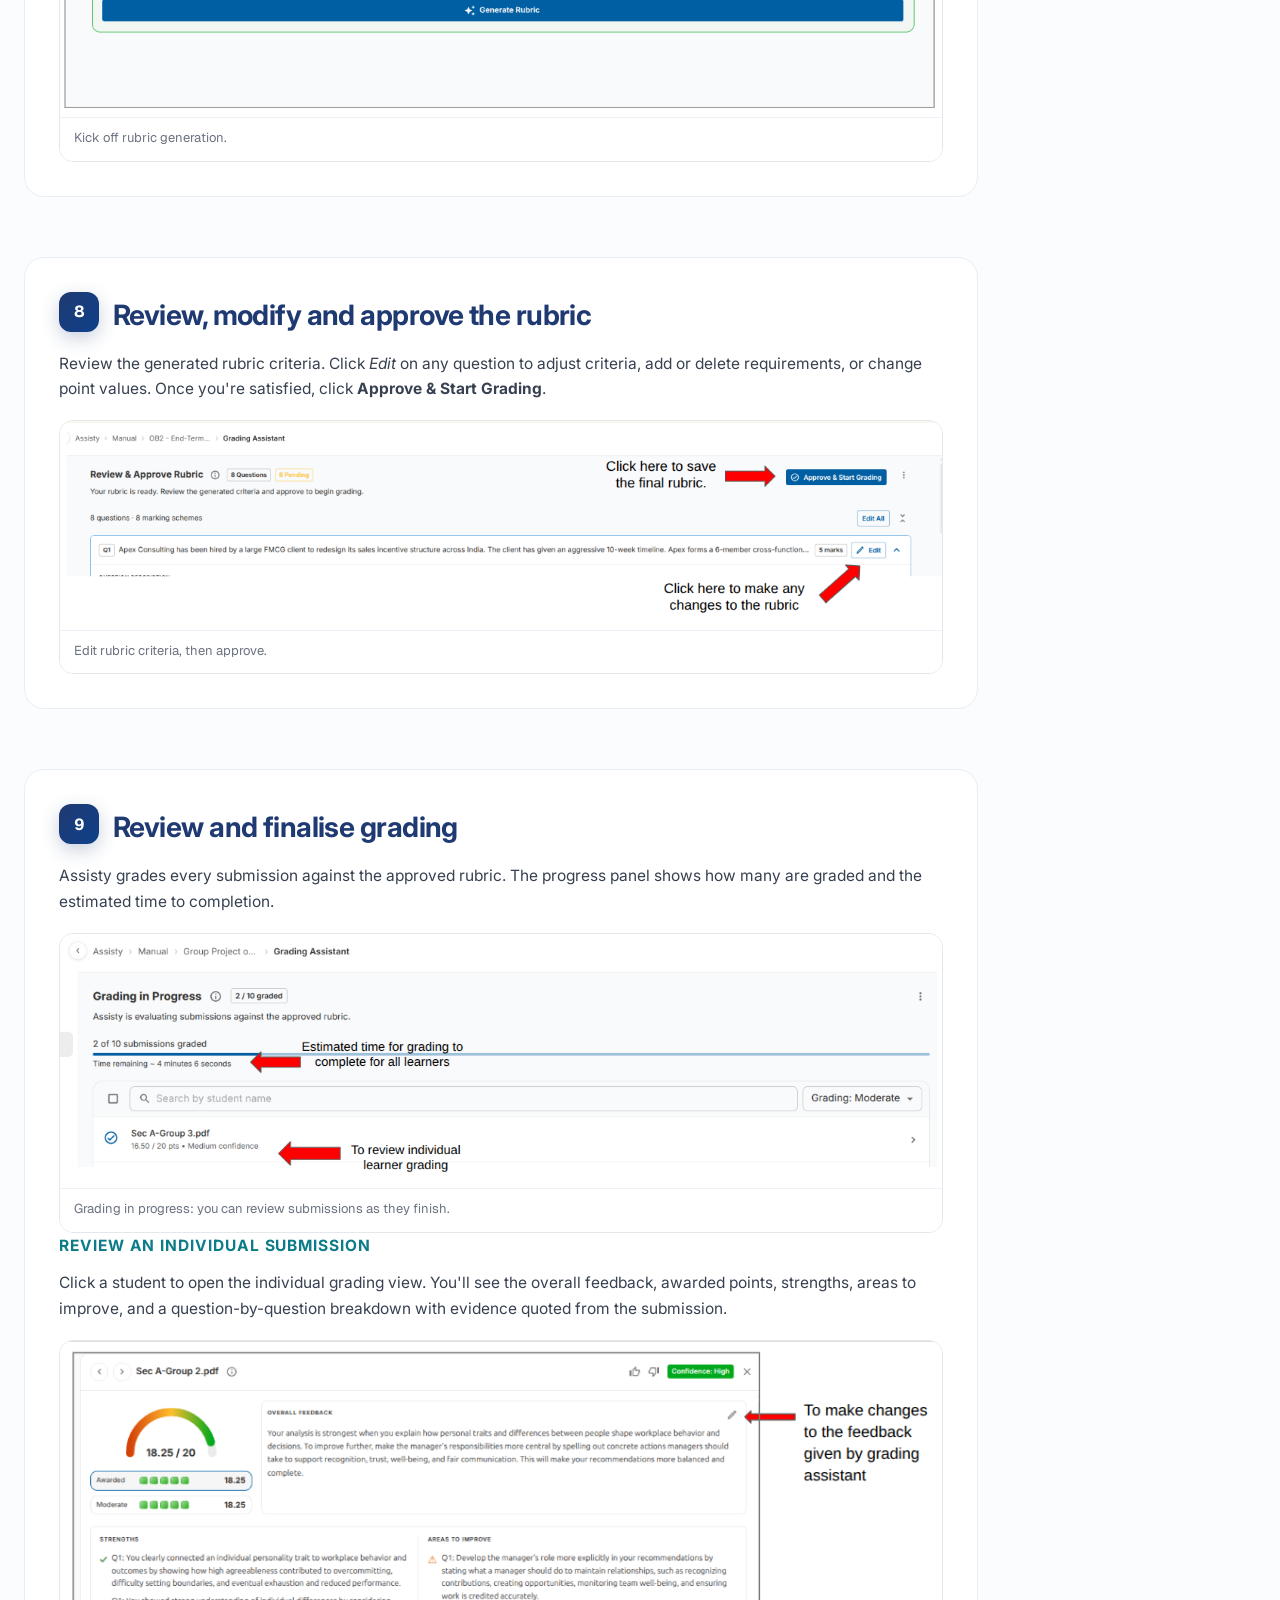
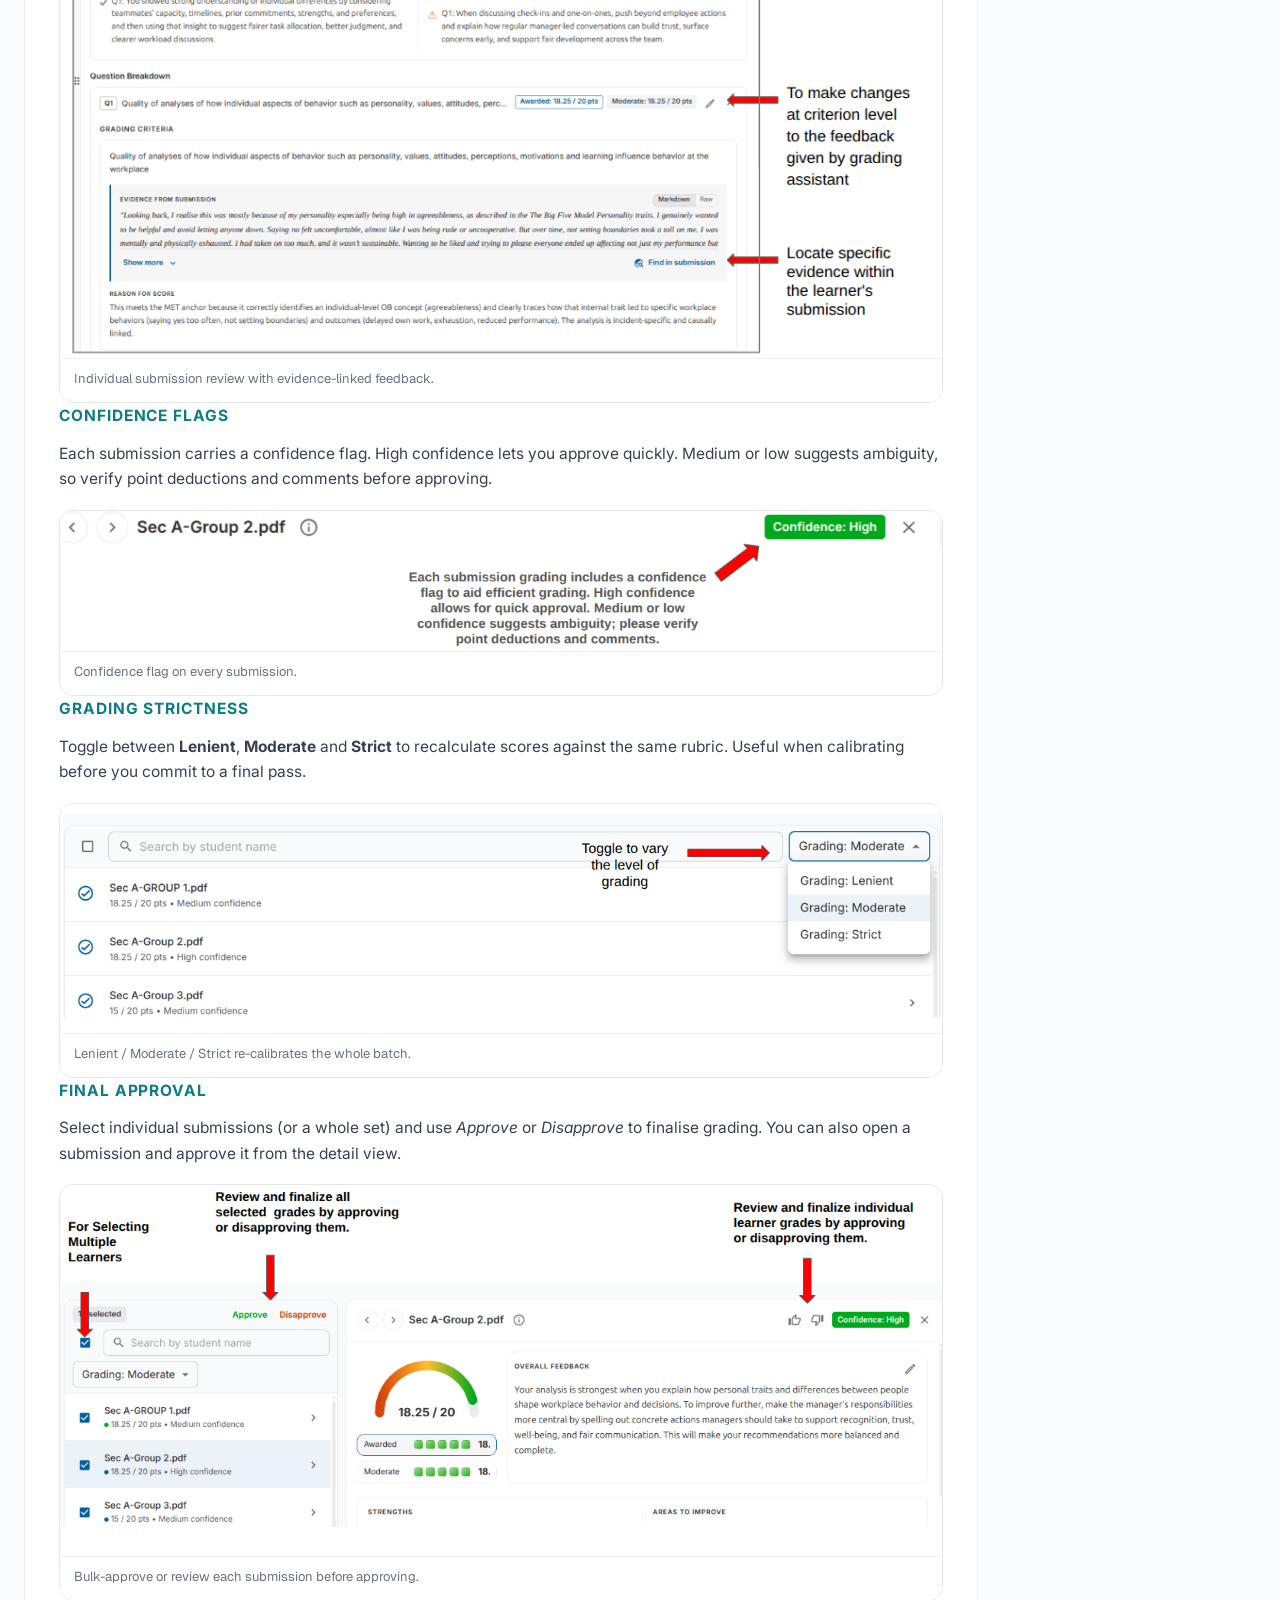
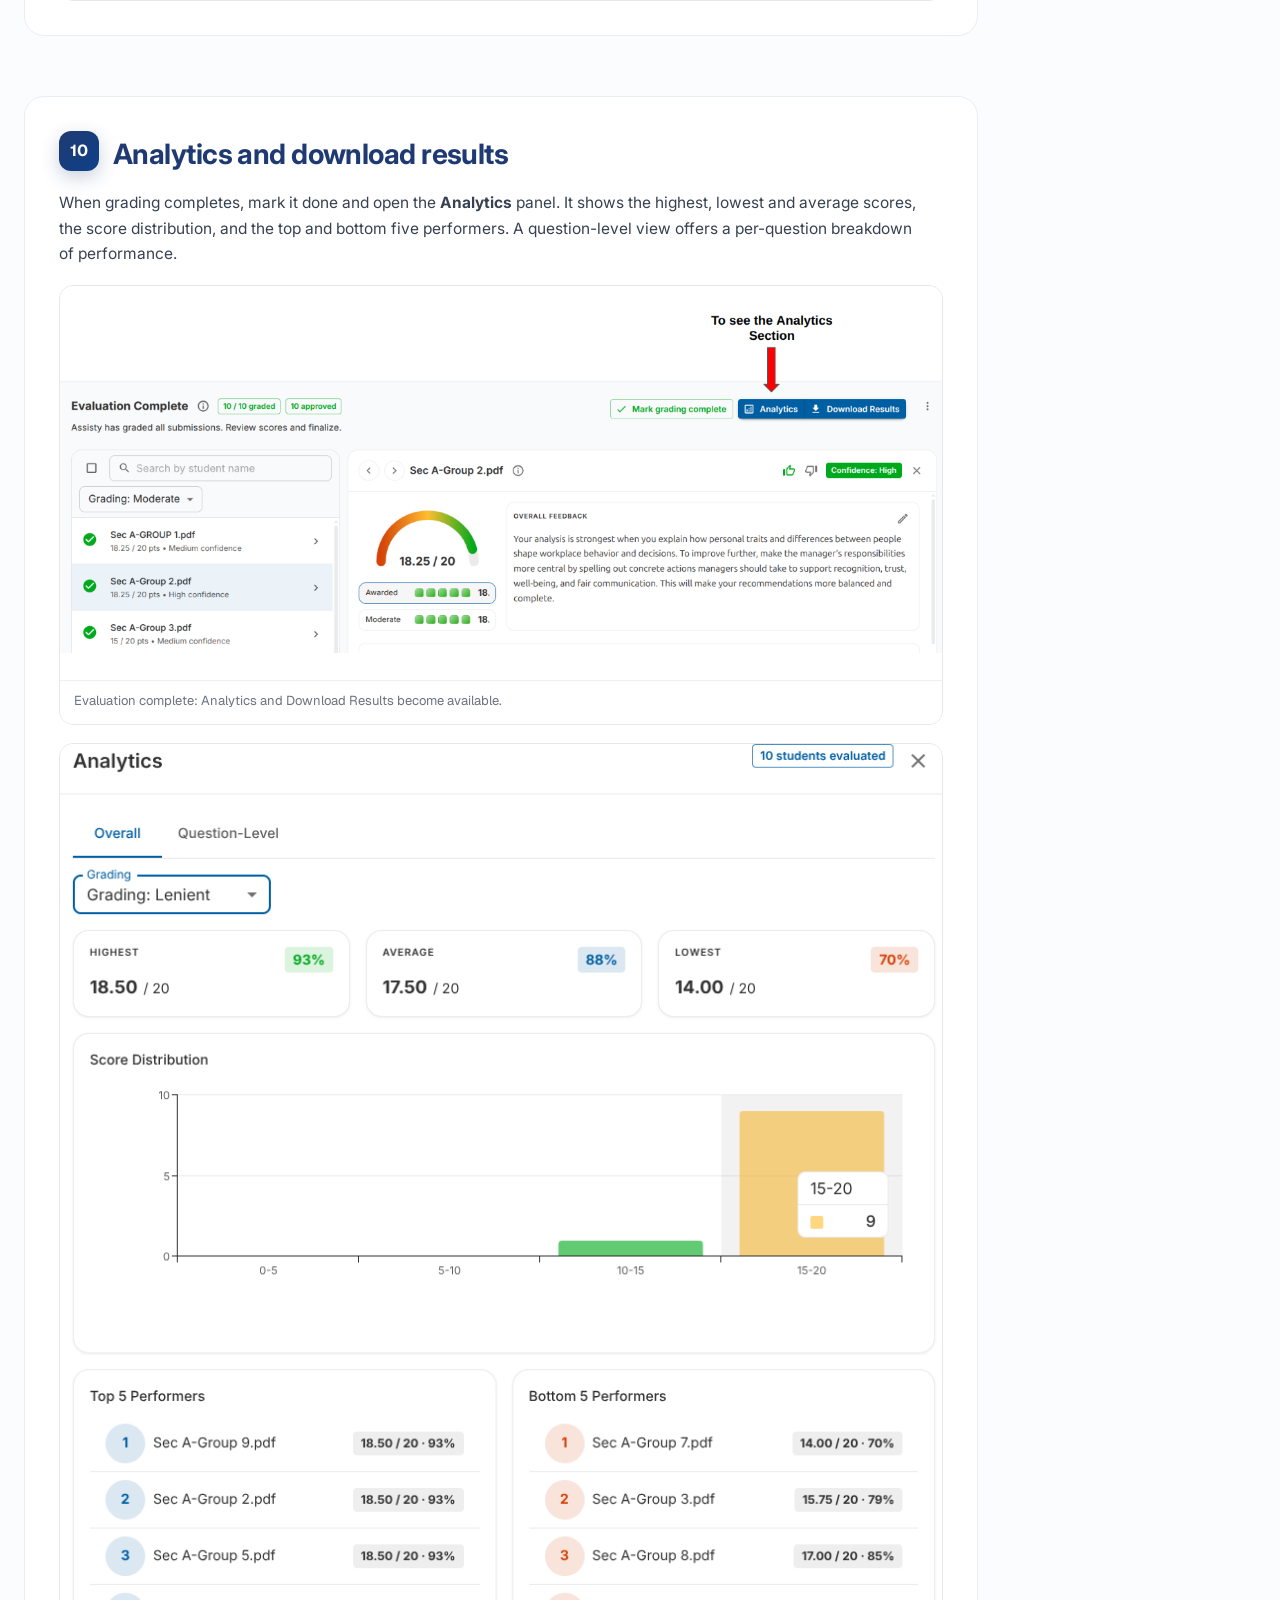
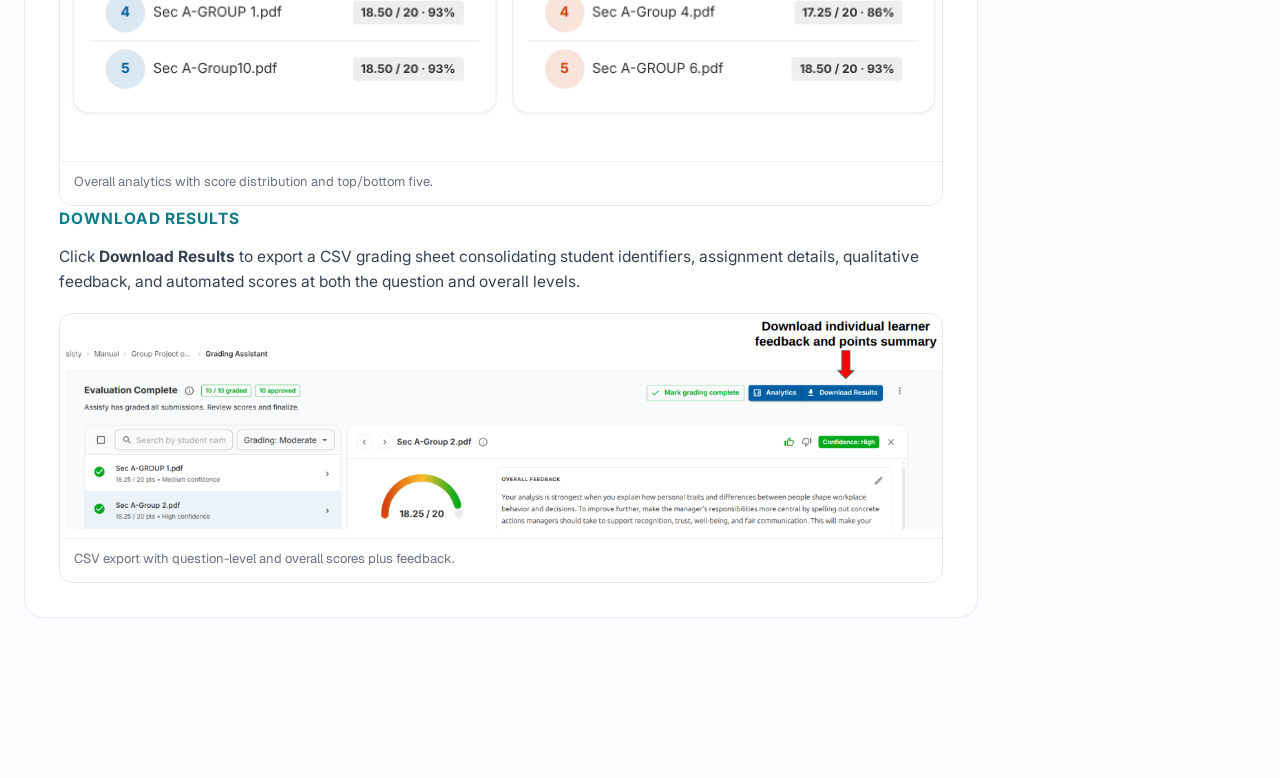
==== commit 921fbb66: "Untitled UI icons, hero layout fix, Canvas step, contents rail index.html - Replace all 37 hand-draw" ====
--- a/how-it-works.html
+++ b/how-it-works.html
@@ -32,7 +32,7 @@
     border-bottom: 1px solid #E5E7EB;
   }
   .site-header .row {
-    max-width: 1200px; margin: 0 auto;
+    max-width: var(--page-max); margin: 0 auto;
     padding: 8px clamp(16px, 3vw, 24px);
     display: flex; align-items: center; justify-content: space-between;
     min-height: 72px; gap: 16px;
@@ -58,10 +58,17 @@
   }
   .site-header .nav .signup:hover { background: #142551; }
 
-  main { max-width: 1200px; margin: 0 auto; padding: clamp(28px, 5vw, 56px) clamp(16px, 3vw, 24px) clamp(60px, 8vw, 100px); }
+  /* The contents rail needs its own column, so the page widens to 1440px to
+     make room — but only once the rail is actually in play. Holding the cap at
+     1200px below the breakpoint keeps the jump in screenshot size small. */
+  :root { --page-max: 1200px; --toc-w: 240px; }
+  @media (min-width: 1240px) { :root { --page-max: 1440px; } }
+  main { max-width: var(--page-max); margin: 0 auto; padding: clamp(28px, 5vw, 56px) clamp(16px, 3vw, 24px) clamp(60px, 8vw, 100px); }
 
   /* Hero --------------------------------------------------------------- */
-  .hero { padding: clamp(24px, 4vw, 40px) 0 clamp(28px, 4vw, 48px); }
+  /* Capped well under --page-max: the hero is prose, and a 1440px measure
+     would be unreadable. The steps below it use the full width. */
+  .hero { max-width: 900px; padding: clamp(24px, 4vw, 40px) 0 clamp(28px, 4vw, 48px); }
   .hero .eyebrow {
     display: inline-flex; align-items: center; gap: 6px;
     font-size: 11px; font-weight: 600; letter-spacing: 0.14em;
@@ -79,22 +86,81 @@
     text-wrap: pretty;
   }
 
-  /* Step-number rail (jump nav) ---------------------------------------- */
-  .jump-nav {
-    display: flex; flex-wrap: wrap; gap: 8px;
-    margin: 28px 0 8px;
-  }
-  .jump-nav a {
-    display: inline-flex; align-items: center; gap: 8px;
-    font-size: 13px; font-weight: 500; color: #374151;
-    padding: 7px 12px; border: 1px solid #E5E7EB; border-radius: 999px;
-    background: #FFFFFF; transition: background 150ms ease, border-color 150ms ease, color 150ms ease;
-  }
-  .jump-nav a:hover { border-color: #0B7C88; color: #0B7C88; background: #F2FBFC; }
-  .jump-nav a .num {
-    display: inline-flex; align-items: center; justify-content: center;
-    width: 22px; height: 22px; border-radius: 50%;
-    background: #EEF2FB; color: #1F3A72; font-size: 11.5px; font-weight: 700;
+  /* Contents rail ------------------------------------------------------ */
+  /* Two-column doc layout: steps on the left, sticky contents rail right.
+     The rail comes FIRST in the DOM (so it reads before the content, and so it
+     stacks above it on narrow screens) but is placed into column 2 explicitly.
+     Relying on source order here put the steps in the 240px track. */
+  .doc-layout {
+    display: grid;
+    grid-template-columns: minmax(0, 1fr) var(--toc-w);
+    gap: clamp(24px, 3vw, 40px);
+    align-items: start;
+  }
+  .doc-content { grid-column: 1; grid-row: 1; min-width: 0; }
+  .toc-rail {
+    grid-column: 2; grid-row: 1;
+    position: sticky; top: 88px;
+    max-height: calc(100vh - 108px); overflow-y: auto;
+    padding-top: 28px;
+  }
+  .toc-label {
+    margin: 0 0 10px; padding-left: 14px;
+    font-size: 11.5px; font-weight: 700;
+    letter-spacing: 0.11em; text-transform: uppercase; color: #6B7280;
+  }
+  .toc ol {
+    list-style: none; margin: 0; padding: 0;
+    border-left: 1px solid #E5E7EB;
+  }
+  .toc li { margin: 0; }
+  .toc a {
+    display: flex; gap: 9px; align-items: baseline;
+    margin-left: -1px; padding: 8px 0 8px 13px;
+    border-left: 2px solid transparent;
+    font-size: 14px; line-height: 1.45; font-weight: 500; color: #4B5563;
+    transition: color 150ms ease, border-color 150ms ease;
+  }
+  .toc a:hover { color: #0B7C88; border-left-color: #D4E9EC; }
+  .toc a .num {
+    flex: 0 0 auto; font-size: 12px; font-weight: 700; color: #9CA3AF;
+    font-variant-numeric: tabular-nums; transition: color 150ms ease;
+  }
+  .toc a.active { color: #0B7C88; font-weight: 700; border-left-color: #0B7C88; }
+  .toc a.active .num { color: #0B7C88; }
+
+  /* Below the rail breakpoint the contents move above the steps as a block. */
+  @media (max-width: 1239px) {
+    .doc-layout { grid-template-columns: 1fr; gap: 0; }
+    /* Single column: reset the explicit placement and let DOM order rule, so
+       the contents sit above the steps. */
+    .doc-content { grid-column: 1; grid-row: auto; }
+    .toc-rail {
+      grid-column: 1; grid-row: auto;
+      position: static; max-height: none; overflow: visible;
+      padding-top: 24px;
+    }
+    /* Card treatment, not the rail's left-rule one: in a 2-column grid the
+       rule would only run down the first column, leaving active items on the
+       right with a floating accent bar and nothing behind it. */
+    .toc {
+      background: #FFFFFF; border: 1px solid #E9EDF6; border-radius: 16px;
+      padding: 18px clamp(14px, 2.5vw, 22px);
+    }
+    .toc-label { padding-left: 0; }
+    .toc ol {
+      display: grid; grid-template-columns: repeat(2, minmax(0, 1fr));
+      column-gap: 20px; border-left: 0;
+    }
+    .toc a {
+      margin-left: 0; padding: 10px; min-height: 44px;
+      border-left: 0; border-radius: 8px;
+    }
+    .toc a:hover,
+    .toc a.active { background: #F2FBFC; }
+  }
+  @media (max-width: 640px) {
+    .toc ol { grid-template-columns: 1fr; }
   }
 
   /* Step blocks -------------------------------------------------------- */
@@ -134,9 +200,9 @@
     margin-top: 22px; font-size: 13.5px; font-weight: 700;
     letter-spacing: 0.06em; text-transform: uppercase; color: #0B7C88;
   }
-  .step-body ul { margin: 6px 0 12px; padding-left: 20px; }
-  .step-body ul li { margin: 4px 0; font-size: 15px; line-height: 1.6; color: #374151; }
-  .step-body ul li code {
+  .step-body ul, .step-body ol { margin: 6px 0 12px; padding-left: 20px; }
+  .step-body li { margin: 4px 0; font-size: 15px; line-height: 1.6; color: #374151; }
+  .step-body li code {
     font-family: 'Geist Mono', ui-monospace, SFMono-Regular, Menlo, monospace;
     font-size: 13.5px; padding: 1px 6px; border-radius: 5px;
     background: #F3F4F6; color: #1F3A72;
@@ -187,16 +253,6 @@
     font-size: 13px; color: #6B7280; border-top: 1px solid #EDF0F6;
     background: #FFFFFF;
   }
-
-  /* Footer ------------------------------------------------------------- */
-  footer {
-    max-width: 1200px; margin: 0 auto;
-    padding: 28px clamp(16px, 3vw, 24px) 60px;
-    border-top: 1px solid #E5E7EB;
-    display: flex; flex-wrap: wrap; align-items: center; justify-content: space-between;
-    gap: 12px; font-size: 13.5px; color: #6B7280;
-  }
-  footer .links { display: flex; gap: 14px; }
 
   /* Lightbox ----------------------------------------------------------- */
   .lightbox {
@@ -222,8 +278,7 @@
     .step { padding: 18px 16px; }
     .step-head { gap: 10px; }
     .step-head .step-num { width: 34px; height: 34px; border-radius: 10px; font-size: 14px; }
-    .jump-nav a { font-size: 12px; padding: 6px 10px; }
-    .jump-nav a .num { width: 18px; height: 18px; font-size: 10.5px; }
+    .toc a { font-size: 13.5px; padding: 10px 8px; }
   }
 </style>
 </head>
@@ -235,8 +290,8 @@
       <img src="assets/assisty-logo-navy.svg" alt="Assisty" style="height:28px; width:auto;">
     </a>
     <nav class="nav" aria-label="Primary">
-      <a class="link active" href="how-it-works.html" aria-current="page">How it works</a>
-      <a class="signup" href="index.html#top">Sign up</a>
+      <a class="link" href="index.html#top">Log in</a>
+      <a class="signup" href="index.html#top">Request Access</a>
     </nav>
   </div>
 </header>
@@ -244,23 +299,32 @@
 <main>
 
   <section class="hero">
-    <span class="eyebrow">Assisty V3: a step-by-step guide</span>
+    <span class="eyebrow">Assisty: a step-by-step guide</span>
     <h1>How Assisty works, end to end.</h1>
     <p class="lede">A ten-step walkthrough of the Grading Assistant: from logging in and uploading assignments to generating rubrics, grading submissions, reviewing analytics and exporting results.</p>
 
-    <nav class="jump-nav" aria-label="Jump to a step">
-      <a href="#step-1"><span class="num">1</span>Access the platform</a>
-      <a href="#step-2"><span class="num">2</span>Manual upload</a>
-      <a href="#step-3"><span class="num">3</span>Assignment details</a>
-      <a href="#step-4"><span class="num">4</span>Questions &amp; marking</a>
-      <a href="#step-5"><span class="num">5</span>Review &amp; initiate</a>
-      <a href="#step-6"><span class="num">6</span>Upload submissions</a>
-      <a href="#step-7"><span class="num">7</span>Generate rubrics</a>
-      <a href="#step-8"><span class="num">8</span>Review rubric</a>
-      <a href="#step-9"><span class="num">9</span>Finalise grading</a>
-      <a href="#step-10"><span class="num">10</span>Analytics &amp; export</a>
+  </section>
+
+  <div class="doc-layout">
+    <aside class="toc-rail">
+    <nav class="toc" aria-labelledby="toc-label">
+      <p class="toc-label" id="toc-label">Contents</p>
+      <ol>
+        <li><a href="#step-1"><span class="num">1</span>Access the platform</a></li>
+        <li><a href="#step-2"><span class="num">2</span>Connect Canvas or import manually</a></li>
+        <li><a href="#step-3"><span class="num">3</span>Upload assignment details</a></li>
+        <li><a href="#step-4"><span class="num">4</span>Add questions and the marking scheme</a></li>
+        <li><a href="#step-5"><span class="num">5</span>Review assignment details and initiate grading</a></li>
+        <li><a href="#step-6"><span class="num">6</span>Upload learner submissions</a></li>
+        <li><a href="#step-7"><span class="num">7</span>Generate rubrics</a></li>
+        <li><a href="#step-8"><span class="num">8</span>Review, modify and approve the rubric</a></li>
+        <li><a href="#step-9"><span class="num">9</span>Review and finalise grading</a></li>
+        <li><a href="#step-10"><span class="num">10</span>Analytics and download results</a></li>
+      </ol>
     </nav>
-  </section>
+    </aside>
+
+    <div class="doc-content">
 
   <!-- STEP 1 -->
   <section id="step-1" class="step">
@@ -281,9 +345,34 @@
   <section id="step-2" class="step">
     <header class="step-head">
       <div class="step-num">2</div>
-      <h2>Use the Manual Upload feature</h2>
-    </header>
-    <div class="step-body">
+      <h2>Connect Canvas or import manually</h2>
+    </header>
+    <div class="step-body">
+      <p>You can either connect your Canvas account to fetch all your courses and assessments, or add a manual assignment.</p>
+      <div class="shot-wide">
+        <img src="assets/how-it-works/21.png" alt="Welcome to Assisty screen with two cards: Add a manual assignment, and Connect Canvas.">
+        <div class="caption">Choose how to bring your first assignment in.</div>
+      </div>
+
+      <p class="sub">Option 1: integrate your Canvas account</p>
+      <ol>
+        <li>After logging in, click <strong>Connect Canvas</strong>.</li>
+        <li>Follow the instructions to generate your access token. You can also refer to the video guide included in the instructions.</li>
+      </ol>
+      <div class="shot-wide">
+        <img src="assets/how-it-works/22.png" alt="Settings screen on the Integrations tab: a Canvas LMS panel with Canvas base URL and Access token fields and a Connect Canvas button, beside a five-point How to get your access token guide.">
+        <div class="caption">Settings &rsaquo; Integrations: the Canvas LMS panel and token instructions.</div>
+      </div>
+      <ol start="3">
+        <li>Copy the URL of your Canvas instance into <strong>Canvas base URL</strong>, insert your generated access token, and click <strong>Connect Canvas</strong>.</li>
+        <li>You will be able to see the courses where you are added as a teacher. Click <strong>View Assignments</strong> to start.</li>
+      </ol>
+      <div class="shot-wide">
+        <img src="assets/how-it-works/23.png" alt="Your Courses grid showing seven course cards imported from Canvas, each with a View Assignments link.">
+        <div class="caption">Courses imported from Canvas, ready to open.</div>
+      </div>
+
+      <p class="sub">Option 2: use the Manual Upload feature</p>
       <p>Open <strong>Manual Imports</strong> from the left sidebar to import assignment specifications and student submissions.</p>
       <p class="sub">Prepare beforehand</p>
       <ul>
@@ -316,7 +405,7 @@
       <p class="sub">Option 1: you already have a question file</p>
       <p>Upload the question file in <strong>Assignment source</strong> to auto-prefill the assignment details.</p>
       <div class="note">
-        <svg viewBox="0 0 24 24" fill="none"><path d="M12 9v4m0 4h.01M10.29 3.86 1.82 18a2 2 0 0 0 1.71 3h16.94a2 2 0 0 0 1.71-3L13.71 3.86a2 2 0 0 0-3.42 0Z" stroke="currentColor" stroke-width="1.8" stroke-linecap="round" stroke-linejoin="round"/></svg>
+        <svg viewBox="0 0 24 24" fill="none" aria-hidden="true"><path d="M12 9v4m0 4h.01M10.615 3.892 2.39 18.098c-.456.788-.684 1.182-.65 1.506a1 1 0 0 0 .406.705c.263.191.718.191 1.629.191h16.45c.91 0 1.365 0 1.628-.191a1 1 0 0 0 .407-.705c.034-.324-.195-.718-.65-1.506L13.383 3.892c-.454-.785-.681-1.178-.978-1.31a1 1 0 0 0-.813 0c-.296.132-.523.525-.978 1.31Z" stroke="currentColor" stroke-width="2" stroke-linecap="round" stroke-linejoin="round"/></svg>
         <span><strong>Note:</strong> Assisty auto-extracts assignment details, questions and marking criteria from this file. Review the auto-generated content before finalising. Corrections may be needed.</span>
       </div>
       <div class="shot-wide">
@@ -342,7 +431,7 @@
     <div class="step-body">
       <p>Under <strong>Questions and marking</strong>, define what to grade students on. Enter each question, the points it's worth, and the marking scheme if you have one.</p>
       <div class="note">
-        <svg viewBox="0 0 24 24" fill="none"><path d="M12 9v4m0 4h.01M10.29 3.86 1.82 18a2 2 0 0 0 1.71 3h16.94a2 2 0 0 0 1.71-3L13.71 3.86a2 2 0 0 0-3.42 0Z" stroke="currentColor" stroke-width="1.8" stroke-linecap="round" stroke-linejoin="round"/></svg>
+        <svg viewBox="0 0 24 24" fill="none" aria-hidden="true"><path d="M12 9v4m0 4h.01M10.615 3.892 2.39 18.098c-.456.788-.684 1.182-.65 1.506a1 1 0 0 0 .406.705c.263.191.718.191 1.629.191h16.45c.91 0 1.365 0 1.628-.191a1 1 0 0 0 .407-.705c.034-.324-.195-.718-.65-1.506L13.383 3.892c-.454-.785-.681-1.178-.978-1.31a1 1 0 0 0-.813 0c-.296.132-.523.525-.978 1.31Z" stroke="currentColor" stroke-width="2" stroke-linecap="round" stroke-linejoin="round"/></svg>
         <span>A <strong>marking scheme</strong> is a structured grading guide that breaks down an assessment into specific <strong>categories (criteria)</strong> and assigns fixed <strong>point values</strong> to the required elements within each category.</span>
       </div>
       <div class="shot-wide">
@@ -493,20 +582,15 @@
     </div>
   </section>
 
+    </div>
+  </div>
+
 </main>
-
-<footer>
-  <div>© Assisty. Grading Assistant.</div>
-  <div class="links">
-    <a href="index.html">Landing</a>
-    <a href="#step-1">Back to top</a>
-  </div>
-</footer>
 
 <!-- Lightbox -->
 <div class="lightbox" id="lightbox" role="dialog" aria-modal="true" aria-label="Screenshot preview">
   <button class="lb-close" id="lbClose" aria-label="Close preview">
-    <svg viewBox="0 0 24 24" fill="none" style="width:16px;height:16px;"><path d="M6 6l12 12M18 6L6 18" stroke="currentColor" stroke-width="2" stroke-linecap="round"/></svg>
+    <svg viewBox="0 0 24 24" fill="none" aria-hidden="true" style="width:16px;height:16px;"><path d="M18 6 6 18M6 6l12 12" stroke="currentColor" stroke-width="2" stroke-linecap="round" stroke-linejoin="round"/></svg>
   </button>
   <img id="lbImg" alt="">
 </div>
@@ -526,6 +610,26 @@
     lbClose.addEventListener('click', close);
     document.addEventListener('keydown', function(e) { if (e.key === 'Escape' && lb.classList.contains('open')) close(); });
   })();
+
+  // Scroll-spy: highlight the table-of-contents link for the step in view
+  (function() {
+    var links = Array.prototype.slice.call(document.querySelectorAll('.toc a'));
+    var steps = links.map(function(link) { return document.querySelector(link.getAttribute('href')); }).filter(Boolean);
+    if (!steps.length) return;
+    function setActive(id) {
+      links.forEach(function(link) {
+        link.classList.toggle('active', link.getAttribute('href') === '#' + id);
+      });
+    }
+    var observer = new IntersectionObserver(function(entries) {
+      var visible = entries.filter(function(e) { return e.isIntersecting; });
+      if (visible.length) {
+        visible.sort(function(a, b) { return a.boundingClientRect.top - b.boundingClientRect.top; });
+        setActive(visible[0].target.id);
+      }
+    }, { rootMargin: '-140px 0px -70% 0px', threshold: 0 });
+    steps.forEach(function(step) { observer.observe(step); });
+  })();
 </script>
 
 </body>
